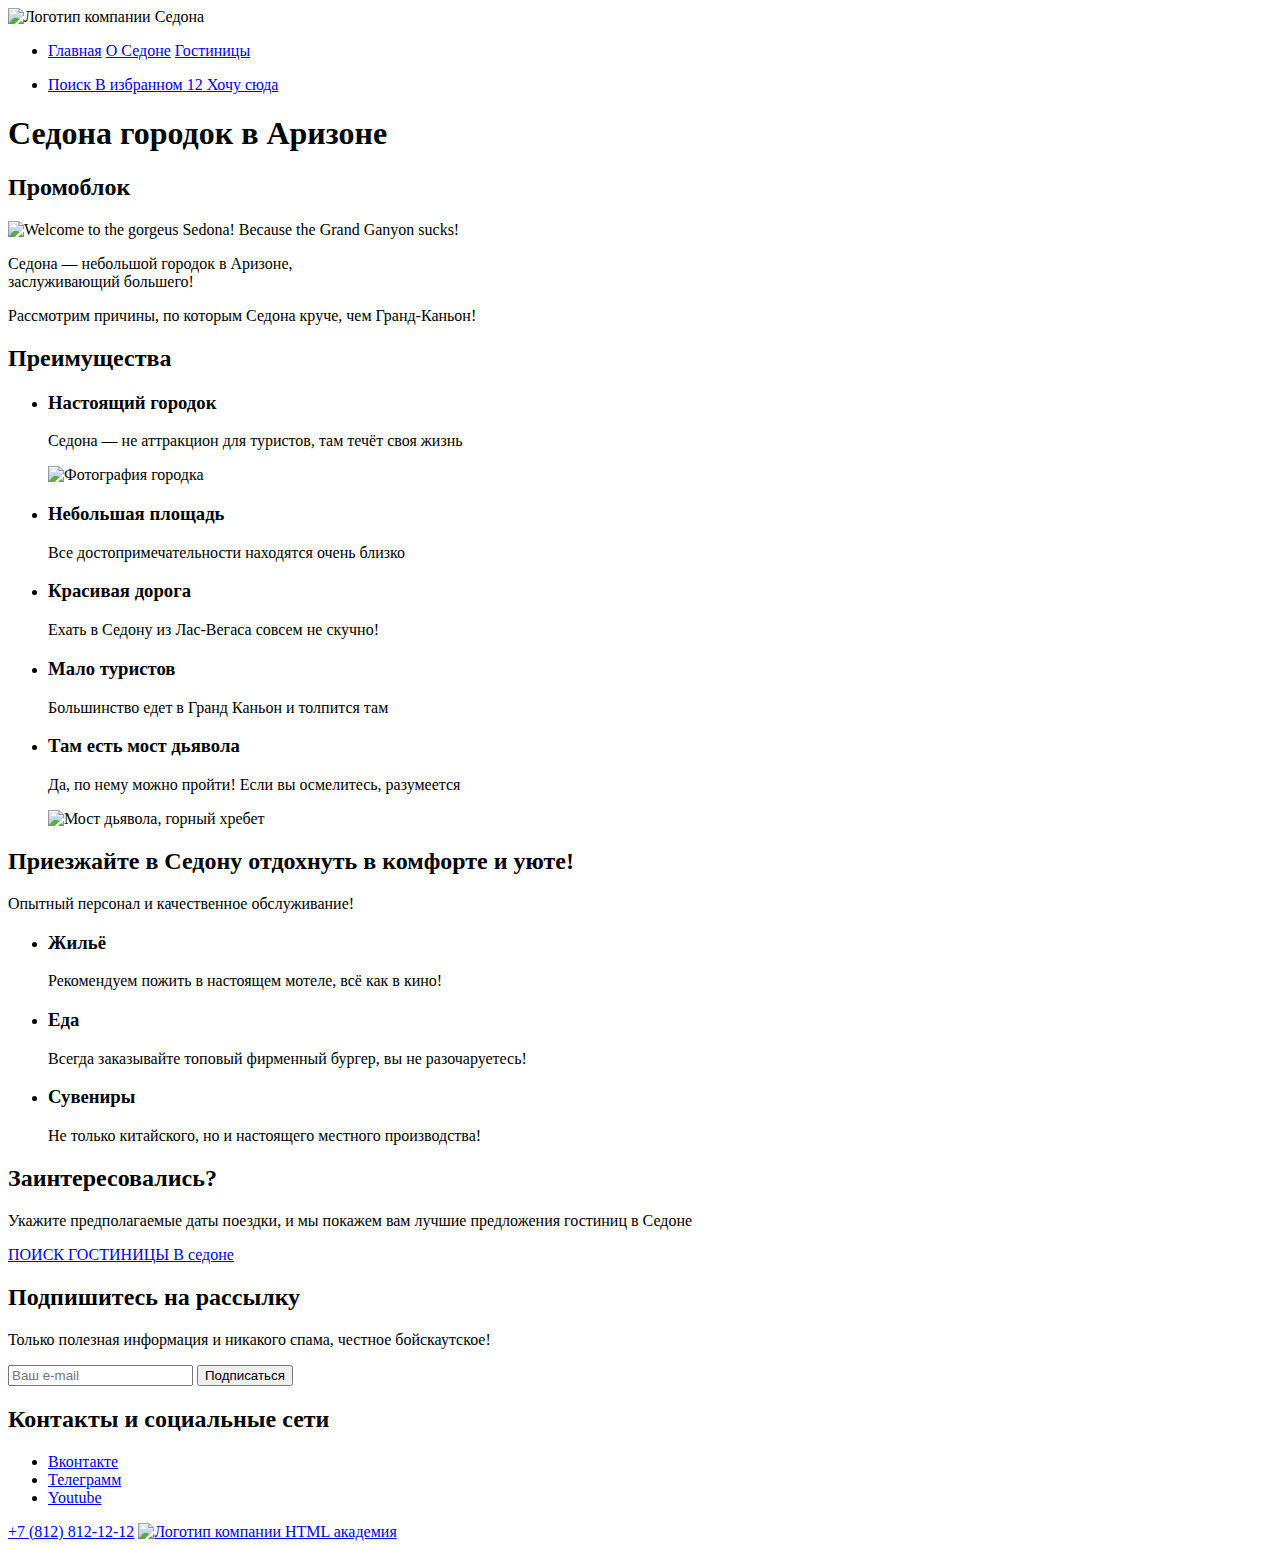
==== index.html @ a29f8e2c "Исправление разметки" ====
<!DOCTYPE html>
<html lang="ru">
	<head>
		<meta charset="utf-8">
		<title>HTML Academy: Седона</title>
	</head>
	<body>
		<header class="page-header" data-test="header">
			<a class="logo">
				<img src="#" alt="Логотип компании Седона">
            </a>
			<nav class="navigation">
				<ul class="navigation-list">
					<li class="navigation-list">
						<a class="navigation-link active" href="index.html">Главная</a>
						<a class="navigation-link" href="#">О Седоне</a>
						<a class="navigation-link" href="catalog.html">Гостиницы</a>
					</li>
				</ul>

				<ul class="navigation-list">
					<li class="navigation-list">
						<a class="navigation-link" href="#">
							<span class="visually-hidden">Поиск</span>
						</a>
						<a class="navigation-link" href="#">
							<span class="visually-hidden">В избранном</span>
							<span class="count-fav">12</span>
						</a>
						<a class="navigation-link btn" href="#">Хочу сюда</a>
					</li>
				</ul>
			</nav>
		</header>

		<main class="main-index"  data-test="main">

			<section class="promo" data-test="hero">
                <h1 class="visually-hidden">Седона городок в Аризоне</h1>
				<h2 class="visually-hidden">Промоблок</h2>
				<img src="#" alt="Welcome to the gorgeus Sedona! Because the Grand Ganyon sucks!">
			</section>

			<section class="advantage" data-test="advantages">
				<p>Седона — небольшой городок в Аризоне, <br>заслуживающий большего!</p>
				<p>Рассмотрим причины, по которым Седона круче, чем Гранд-Каньон!</p>
				<h2 class="visually-hidden">Преимущества</h2>

				<ul class="advantage-list">
					<li class="advantage-item">
						<h3 class="advantage-title">Настоящий городок</h3>
						<p class="advantage-text">Седона — не аттракцион для туристов, там течёт своя жизнь</p>
						<img class="advantage-img" src="#" alt="Фотография городка">
					</li>
					<li class="advantage-item">
						<h3 class="advantage-title">Небольшая площадь</h3>
						<p class="advantage-text">Все достопримечательности находятся очень близко</p>
					</li>
					<li class="advantage-item">
						<h3 class="advantage-title">Красивая дорога</h3>
						<p class="advantage-text">Ехать в Седону из Лас-Вегаса совсем не скучно!</p>
					</li>
					<li class="advantage-item">
						<h3 class="advantage-title">Мало туристов</h3>
						<p class="advantage-text">Большинство едет в Гранд Каньон и толпится там</p>
					</li>
					<li class="advantage-item">
						<h3 class="advantage-title">Там есть мост дьявола</h3>
						<p class="advantage-text">Да, по нему можно пройти! Если вы осмелитесь, разумеется</p>
						<img class="advantage-img" src="#" alt="Мост дьявола, горный хребет">
					</li>
				</ul>

			</section>

			<section class="about">
				<h2>Приезжайте в Седону отдохнуть в комфорте и уюте!</h2>
				<p>Опытный персонал и качественное обслуживание!</p>
				<ul class="about-list">
					<li class="about-item">
						<h3>Жильё</h3>
						<p>Рекомендуем пожить в настоящем мотеле, всё как в кино!</p>
					</li>
					<li class="about-item">
						<h3>Еда</h3>
						<p>Всегда заказывайте топовый фирменный бургер, вы не разочаруетесь!</p>
					</li>
					<li class="about-item">
						<h3>Сувениры</h3>
						<p>Не только китайского, но и настоящего местного производства!</p>
					</li>
				</ul>
			</section>

			<section class="lead" data-test="search">
				<h2 class="lead-title">Заинтересовались?</h2>
				<p class="lead-text">Укажите предполагаемые даты поездки, и мы покажем вам лучшие предложения гостиниц в Седоне</p>
				<a class="lead-link btn" href="#">ПОИСК ГОСТИНИЦЫ В седоне</a>
			</section>

			<section class="subscribe"  data-test="subscribe">
				<h2 class="subscribe-title">Подпишитесь на рассылку</h2>
				<p class="subscribe-text">Только полезная информация и никакого спама, честное бойскаутское!</p>
				<form action="https://echo.htmlacademy.ru/" class="subscribe-form" method="post">
					<p class="subscribe-form-email">
						<input type="email" name="email" placeholder="Ваш e-mail">
						<button class="btn" type="submit">Подписаться</button>
					</p>
				</form>
			</section>
		</main>
		<footer class="page-footer"  data-test="footer">
			<h2 class="visually-hidden">Контакты и социальные сети</h2>
			<ul class="footer-social-list">
				<li class="footer-social-item">
					<a href="https://vk.com/htmlacademy"><span class="visually-hidden">Вконтакте</span></a>
				</li>
				<li class="footer-social-item">
					<a href="https://t.me/htmlacademy"><span class="visually-hidden">Телеграмм</span></a>
				</li>
				<li class="footer-social-item">
					<a href="https://www.youtube.com/user/htmlacademyru"><span class="visually-hidden">Youtube</span></a>
				</li>
			</ul>
			<a class="footer-phone" href="tel:+78128121212">+7 (812) 812-12-12</a>
			<a class="footer-dev" href="https://htmlacademy.ru/" target="_blank"><img src="logo_company.png" alt="Логотип компании HTML академия"></a>
		</footer>
	</body>

</html>
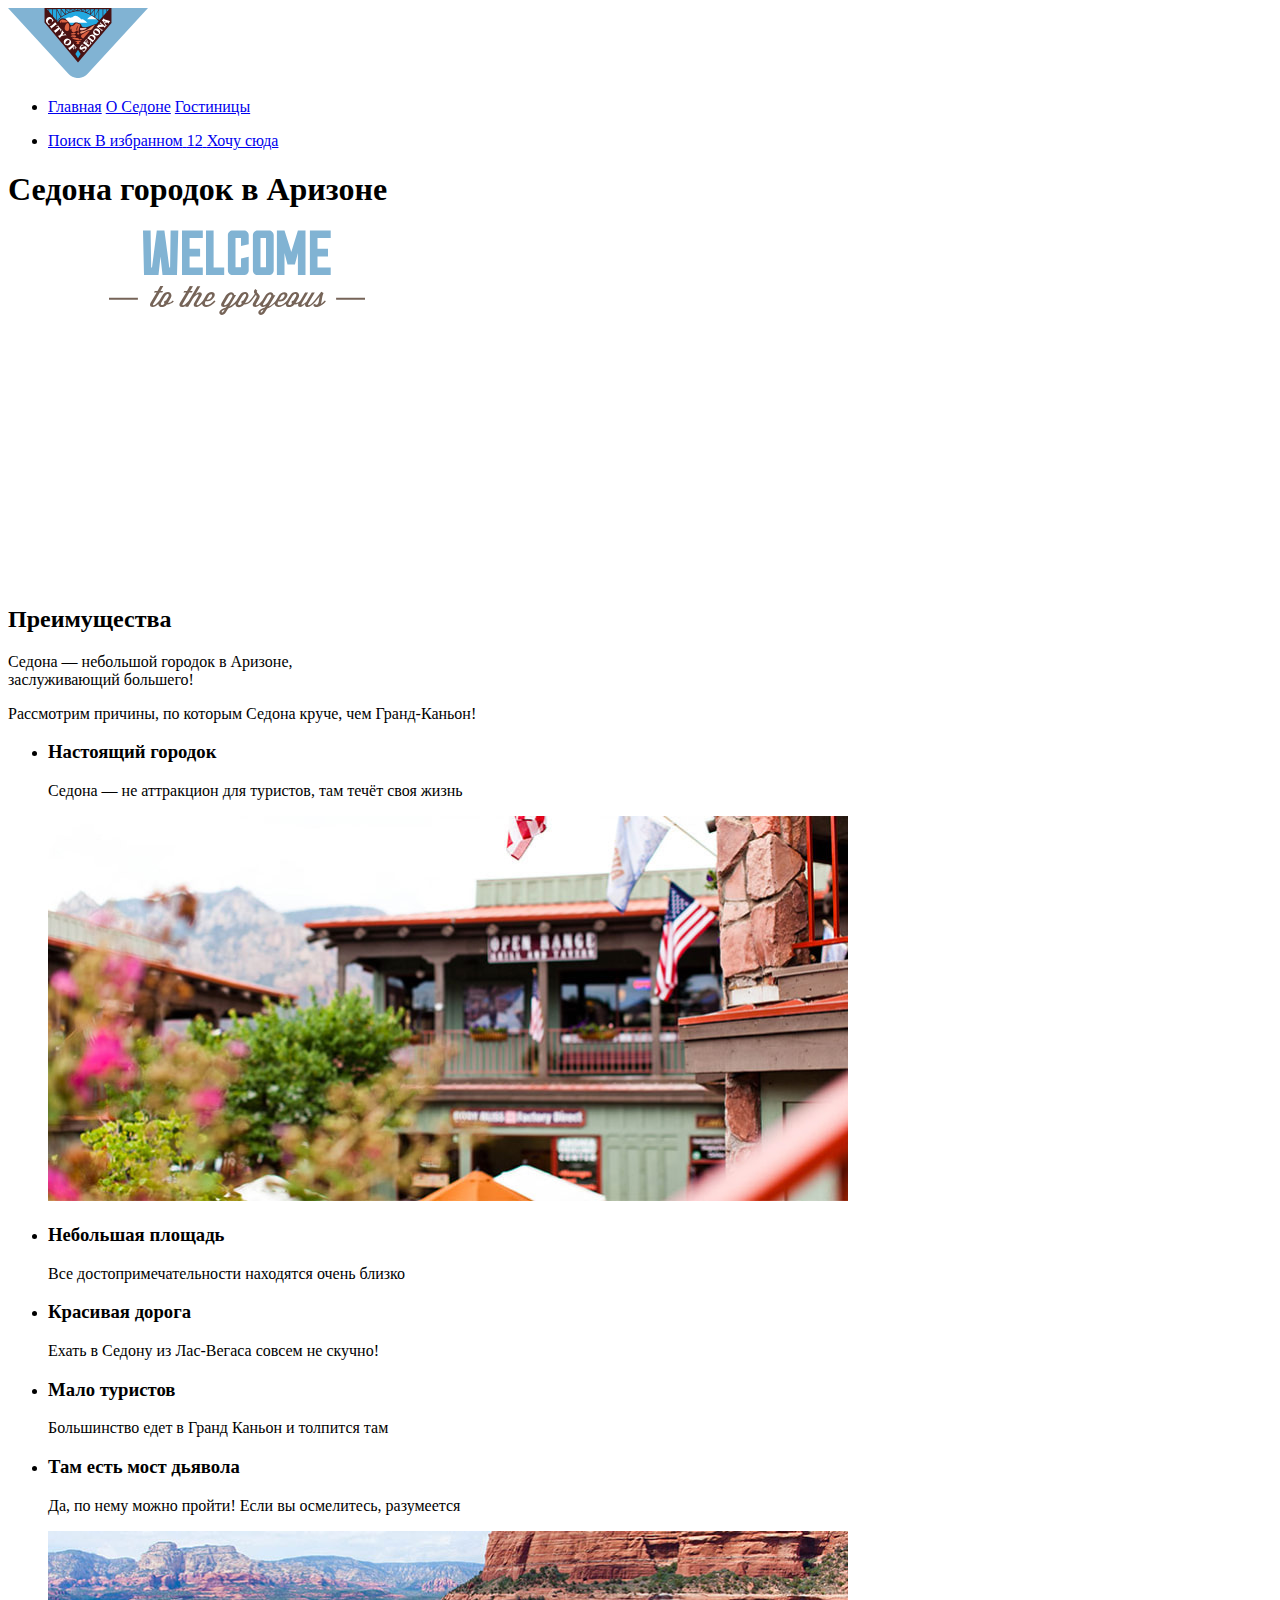
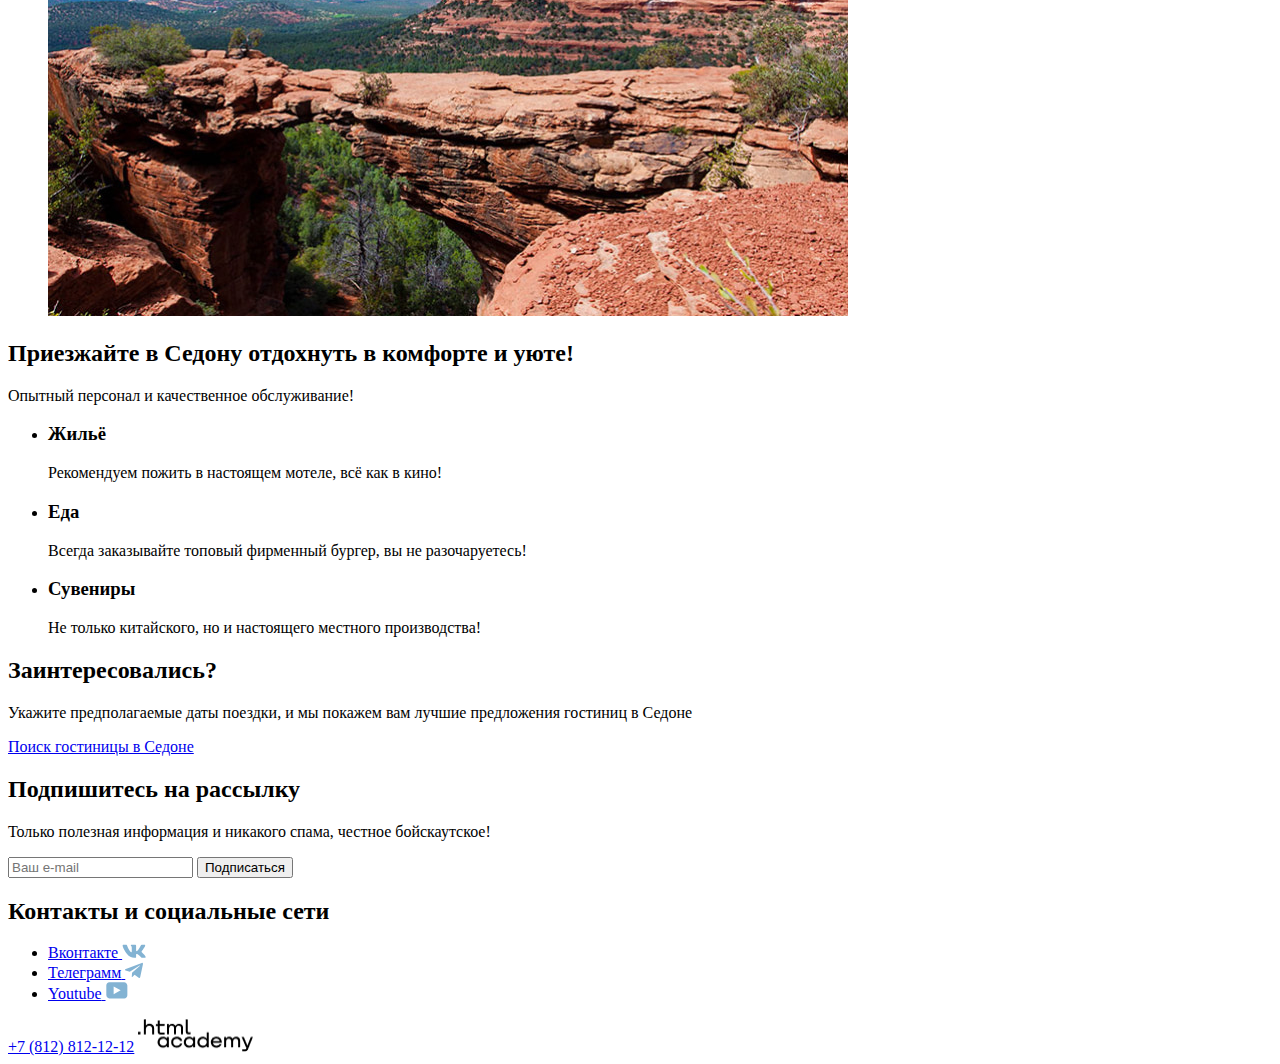
==== commit e8d76d89: "Добавляет графику в проект" ====
--- a/index.html
+++ b/index.html
@@ -6,13 +6,13 @@
 	</head>
 	<body>
 		<header class="page-header" data-test="header">
-			<a class="logo">
-				<img src="#" alt="Логотип компании Седона">
+			<a href="index.html" aria-current="page" class="logo">
+				<img src="images/logo.svg" width="140" height="70" alt="Логотип компании Седона">
             </a>
 			<nav class="navigation">
 				<ul class="navigation-list">
 					<li class="navigation-list">
-						<a class="navigation-link active" href="index.html">Главная</a>
+						<a class="navigation-link active" aria-current="page" href="index.html">Главная</a>
 						<a class="navigation-link" href="#">О Седоне</a>
 						<a class="navigation-link" href="catalog.html">Гостиницы</a>
 					</li>
@@ -37,20 +37,19 @@
 
 			<section class="promo" data-test="hero">
                 <h1 class="visually-hidden">Седона городок в Аризоне</h1>
-				<h2 class="visually-hidden">Промоблок</h2>
-				<img src="#" alt="Welcome to the gorgeus Sedona! Because the Grand Ganyon sucks!">
+				<img src="images/welcome.svg" width="458" height="352" alt="Welcome to the gorgeus Sedona! Because the Grand Ganyon sucks!">
 			</section>
 
 			<section class="advantage" data-test="advantages">
+                <h2 class="visually-hidden">Преимущества</h2>
 				<p>Седона — небольшой городок в Аризоне, <br>заслуживающий большего!</p>
 				<p>Рассмотрим причины, по которым Седона круче, чем Гранд-Каньон!</p>
-				<h2 class="visually-hidden">Преимущества</h2>
 
 				<ul class="advantage-list">
 					<li class="advantage-item">
 						<h3 class="advantage-title">Настоящий городок</h3>
 						<p class="advantage-text">Седона — не аттракцион для туристов, там течёт своя жизнь</p>
-						<img class="advantage-img" src="#" alt="Фотография городка">
+						<img class="advantage-img" src="images/photo-1.jpg" width="800" height="385" alt="Фотография городка">
 					</li>
 					<li class="advantage-item">
 						<h3 class="advantage-title">Небольшая площадь</h3>
@@ -67,7 +66,7 @@
 					<li class="advantage-item">
 						<h3 class="advantage-title">Там есть мост дьявола</h3>
 						<p class="advantage-text">Да, по нему можно пройти! Если вы осмелитесь, разумеется</p>
-						<img class="advantage-img" src="#" alt="Мост дьявола, горный хребет">
+						<img class="advantage-img" src="images/photo-2.jpg" width="800" height="385" alt="Мост дьявола, горный хребет">
 					</li>
 				</ul>
 
@@ -95,35 +94,46 @@
 			<section class="lead" data-test="search">
 				<h2 class="lead-title">Заинтересовались?</h2>
 				<p class="lead-text">Укажите предполагаемые даты поездки, и мы покажем вам лучшие предложения гостиниц в Седоне</p>
-				<a class="lead-link btn" href="#">ПОИСК ГОСТИНИЦЫ В седоне</a>
+				<a class="lead-link btn" href="#">Поиск гостиницы в Седоне</a>
 			</section>
 
 			<section class="subscribe"  data-test="subscribe">
 				<h2 class="subscribe-title">Подпишитесь на рассылку</h2>
 				<p class="subscribe-text">Только полезная информация и никакого спама, честное бойскаутское!</p>
 				<form action="https://echo.htmlacademy.ru/" class="subscribe-form" method="post">
-					<p class="subscribe-form-email">
+					<label class="subscribe-form-email">
 						<input type="email" name="email" placeholder="Ваш e-mail">
-						<button class="btn" type="submit">Подписаться</button>
-					</p>
+                    </label>
+                    <button class="btn" type="submit">Подписаться</button>
 				</form>
 			</section>
 		</main>
 		<footer class="page-footer"  data-test="footer">
 			<h2 class="visually-hidden">Контакты и социальные сети</h2>
-			<ul class="footer-social-list">
-				<li class="footer-social-item">
-					<a href="https://vk.com/htmlacademy"><span class="visually-hidden">Вконтакте</span></a>
+			<ul class="social-list">
+				<li class="social-item">
+					<a href="https://vk.com/htmlacademy">
+                        <span class="visually-hidden">Вконтакте</span>
+                        <img src="images/vk.svg" width="24" height="14">
+                    </a>
 				</li>
-				<li class="footer-social-item">
-					<a href="https://t.me/htmlacademy"><span class="visually-hidden">Телеграмм</span></a>
+				<li class="social-item">
+					<a href="https://t.me/htmlacademy">
+                        <span class="visually-hidden">Телеграмм</span>
+                        <img src="images/tg.svg" width="18" height="16">
+                    </a>
 				</li>
-				<li class="footer-social-item">
-					<a href="https://www.youtube.com/user/htmlacademyru"><span class="visually-hidden">Youtube</span></a>
+				<li class="social-item">
+					<a href="https://www.youtube.com/user/htmlacademyru">
+                        <span class="visually-hidden">Youtube</span>
+                        <img src="images/yt.svg" width="22" height="17">
+                    </a>
 				</li>
 			</ul>
-			<a class="footer-phone" href="tel:+78128121212">+7 (812) 812-12-12</a>
-			<a class="footer-dev" href="https://htmlacademy.ru/" target="_blank"><img src="logo_company.png" alt="Логотип компании HTML академия"></a>
+			<a class="phone" href="tel:+78128121212">+7 (812) 812-12-12</a>
+			<a class="dev-company" href="https://htmlacademy.ru/" target="_blank">
+                <img src="images/academy-logo.png" width="115" height="33" alt="Логотип компании HTML академия">
+            </a>
 		</footer>
 	</body>
 
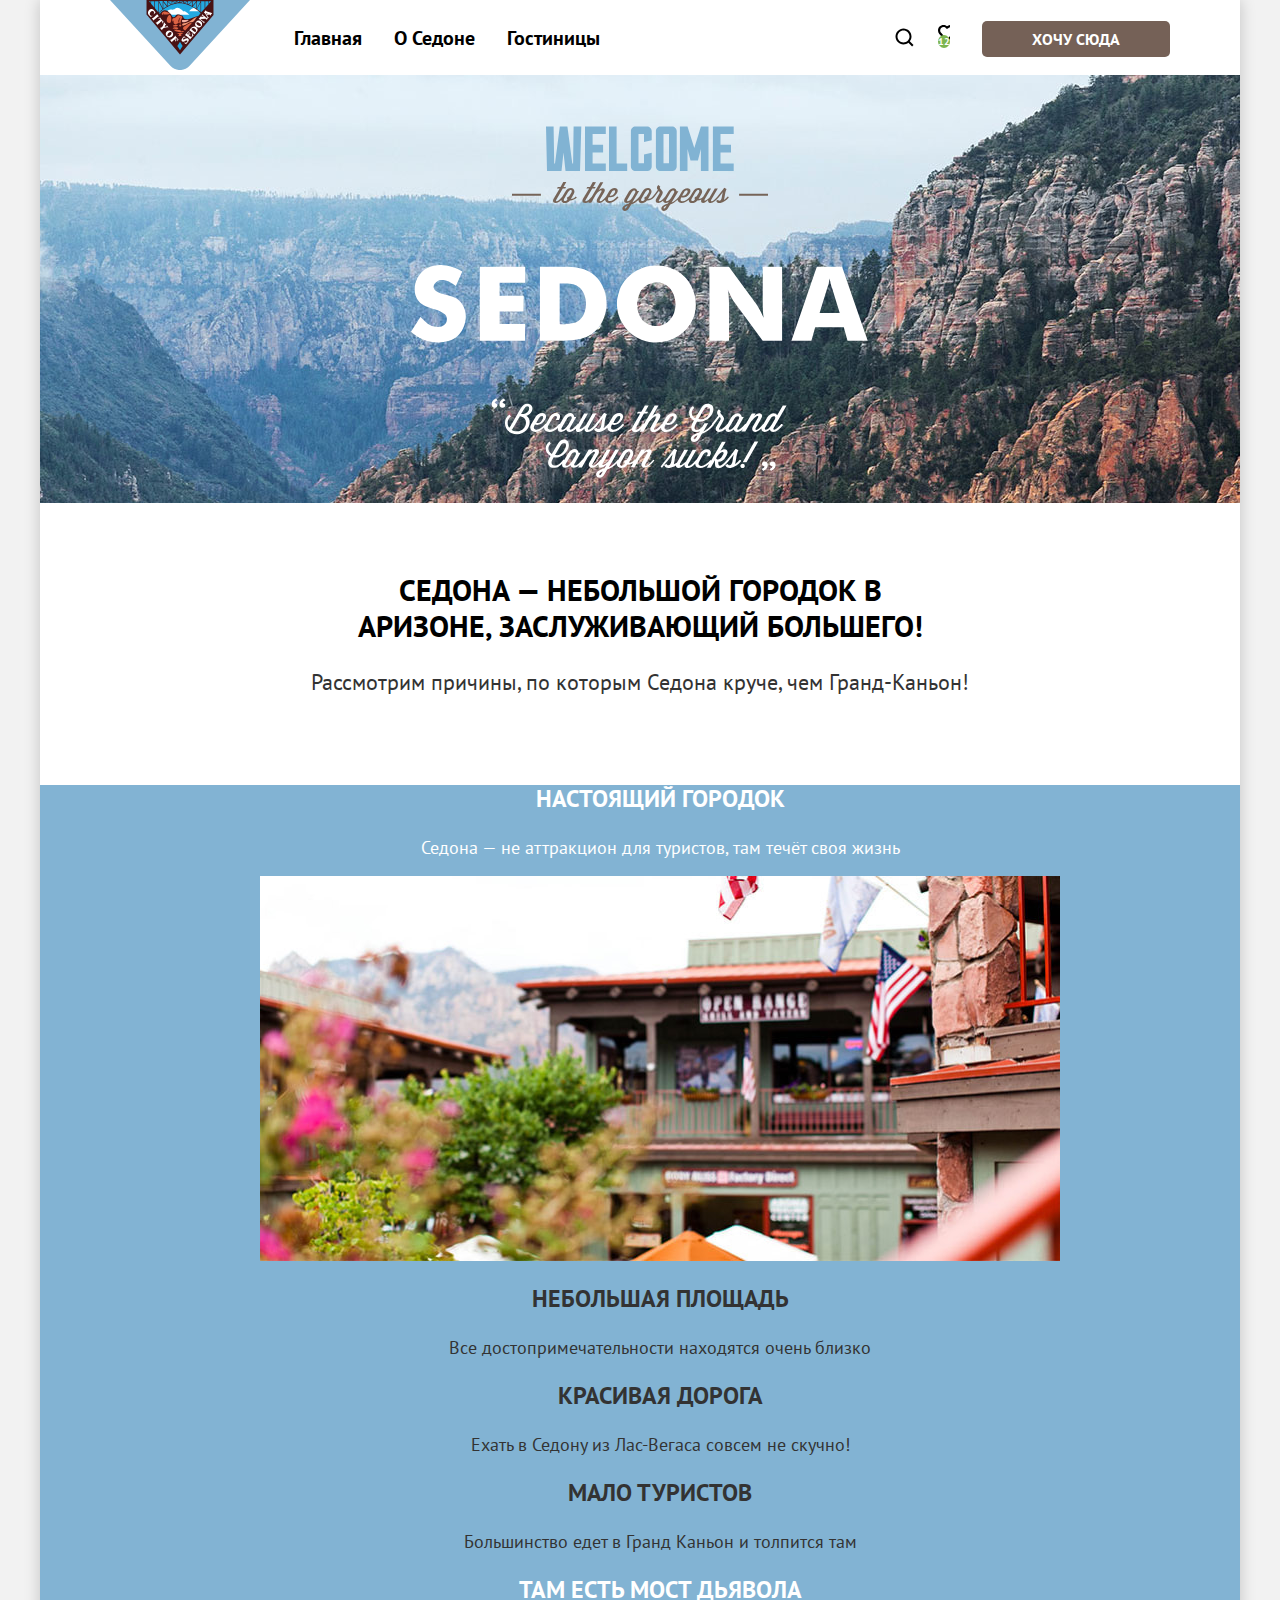
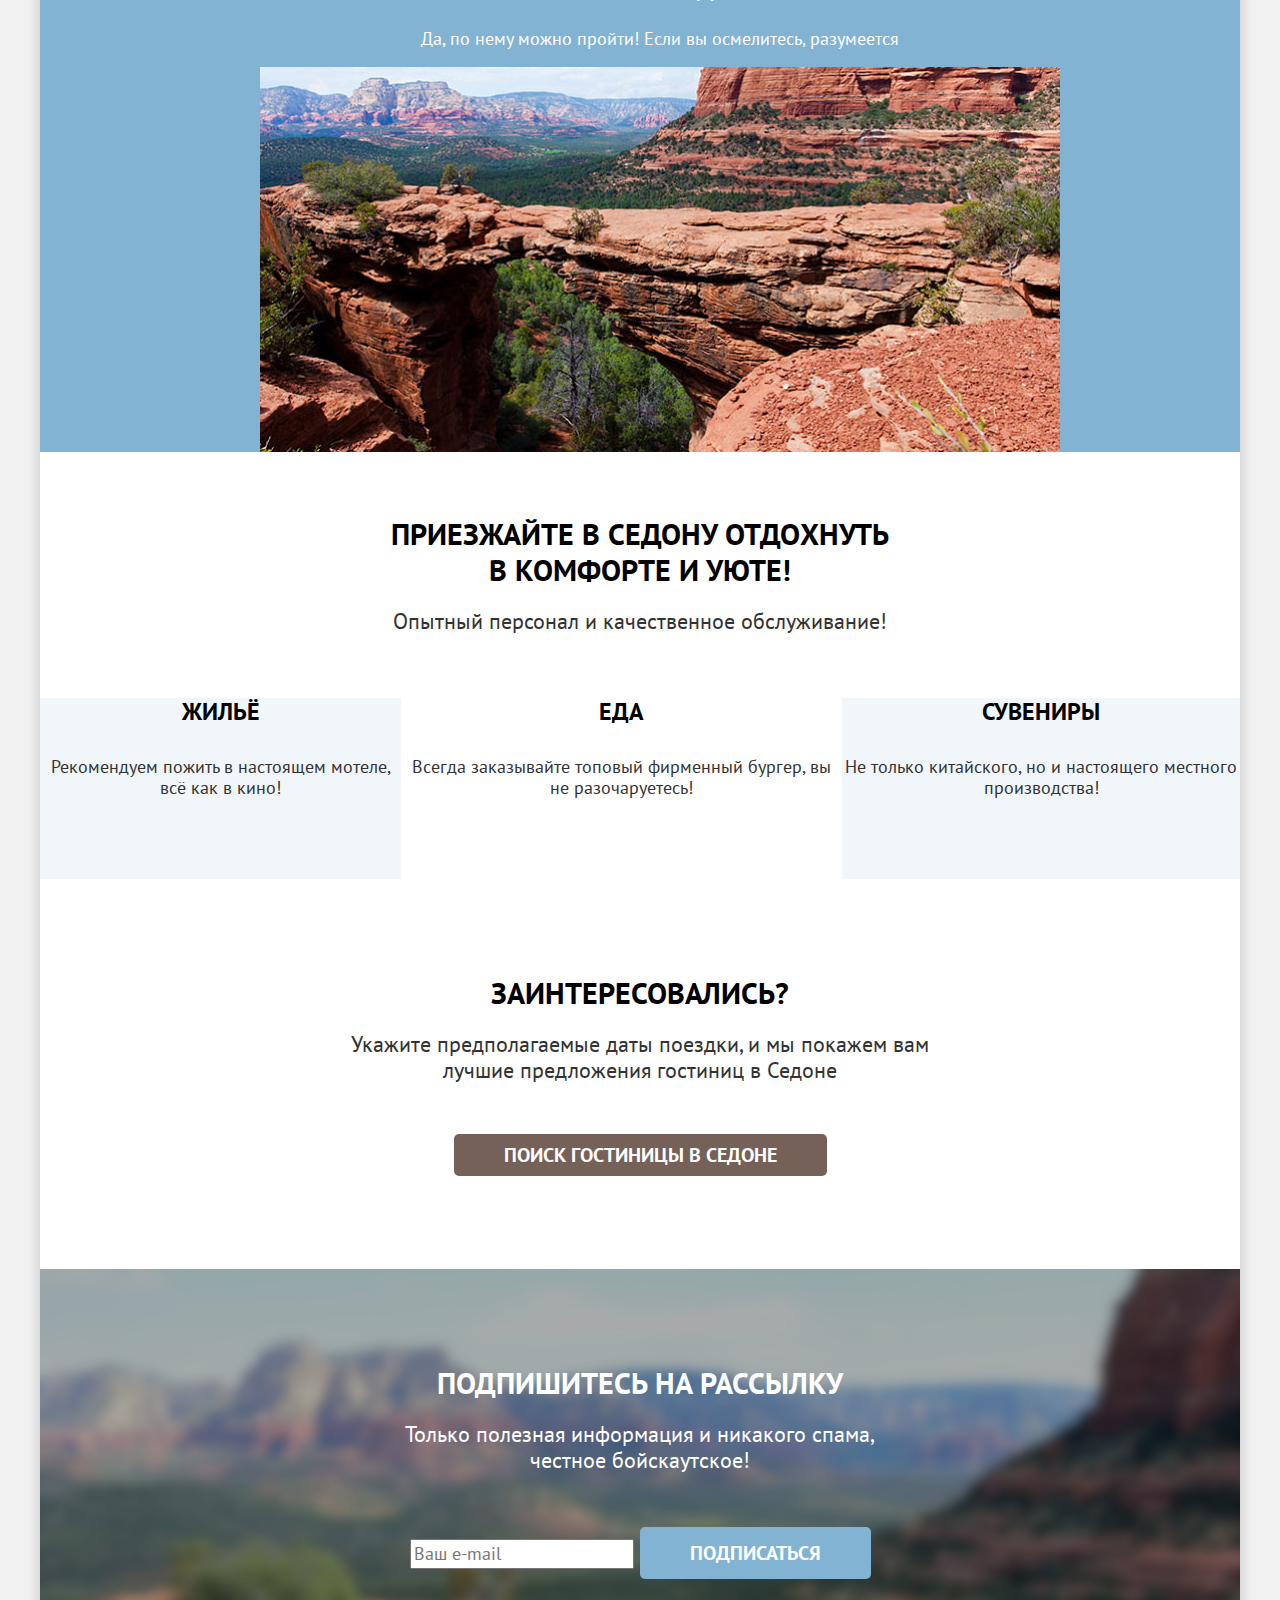
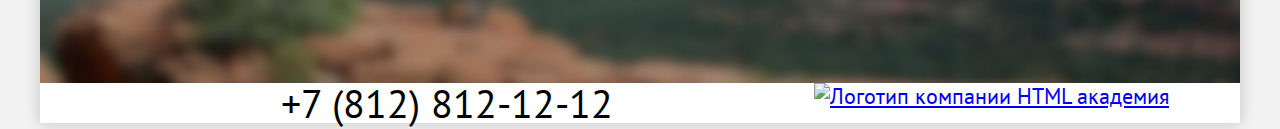
==== commit 113b697e: "Начальная сетка для главной страницы" ====
--- a/index.html
+++ b/index.html
@@ -3,138 +3,154 @@
 	<head>
 		<meta charset="utf-8">
 		<title>HTML Academy: Седона</title>
+		<link rel="stylesheet" href="styles/styles.css">
 	</head>
 	<body>
-		<header class="page-header" data-test="header">
-			<a href="index.html" aria-current="page" class="logo">
-				<img src="images/logo.svg" width="140" height="70" alt="Логотип компании Седона">
-            </a>
-			<nav class="navigation">
-				<ul class="navigation-list">
-					<li class="navigation-list">
-						<a class="navigation-link active" aria-current="page" href="index.html">Главная</a>
-						<a class="navigation-link" href="#">О Седоне</a>
-						<a class="navigation-link" href="catalog.html">Гостиницы</a>
-					</li>
-				</ul>
+		<div class="wrapper">
+			<header class="page-header" data-test="header">
+				<nav class="navigation"></nav>
+					<a href="index.html" aria-current="page" class="logo">
+						<img src="images/logo.svg" width="140" height="70" alt="Логотип компании Седона, мост и горы обрамленные в перевернутый треугольник">
+					</a>
 
-				<ul class="navigation-list">
-					<li class="navigation-list">
-						<a class="navigation-link" href="#">
-							<span class="visually-hidden">Поиск</span>
-						</a>
-						<a class="navigation-link" href="#">
-							<span class="visually-hidden">В избранном</span>
-							<span class="count-fav">12</span>
-						</a>
-						<a class="navigation-link btn" href="#">Хочу сюда</a>
-					</li>
-				</ul>
-			</nav>
-		</header>
+					<ul class="navigation-list">
+						<li class="navigation-item">
+							<a class="navigation-link active" aria-current="page" href="index.html">Главная</a>
+						</li>
+						<li class="navigation-item">
+							<a class="navigation-link" href="#">О Седоне</a>
+						</li>
+						<li class="navigation-item">
+							<a class="navigation-link" href="catalog.html">Гостиницы</a>
+						</li>
+					</ul>
 
-		<main class="main-index"  data-test="main">
+					<ul class="navigation-list navigation-user">
+						<li class="navigation-item-user navigation-search-icon">
+							<a class="navigation-link " href="#">
+								<span class="visually-hidden">Поиск</span>
+							</a>
+						</li>
+						<li class="navigation-item-user">
+							<a class="navigation-link navigation-favorite-icon" href="#">
+								<span class="visually-hidden">Гостиниц в избранном</span>
+								<span class="count-favorite">12</span>
+							</a>
+						</li>
+						<li class="navigation-item-user navigation-btn">
+							<a class="btn btn-basic" href="#">Хочу сюда</a>
+						</li>
+					</ul>
 
-			<section class="promo" data-test="hero">
-                <h1 class="visually-hidden">Седона городок в Аризоне</h1>
-				<img src="images/welcome.svg" width="458" height="352" alt="Welcome to the gorgeus Sedona! Because the Grand Ganyon sucks!">
-			</section>
+				</nav>
+			</header>
 
-			<section class="advantage" data-test="advantages">
-                <h2 class="visually-hidden">Преимущества</h2>
-				<p>Седона — небольшой городок в Аризоне, <br>заслуживающий большего!</p>
-				<p>Рассмотрим причины, по которым Седона круче, чем Гранд-Каньон!</p>
+			<main class="main-index main-container"  data-test="main">
 
-				<ul class="advantage-list">
-					<li class="advantage-item">
-						<h3 class="advantage-title">Настоящий городок</h3>
-						<p class="advantage-text">Седона — не аттракцион для туристов, там течёт своя жизнь</p>
-						<img class="advantage-img" src="images/photo-1.jpg" width="800" height="385" alt="Фотография городка">
-					</li>
-					<li class="advantage-item">
-						<h3 class="advantage-title">Небольшая площадь</h3>
-						<p class="advantage-text">Все достопримечательности находятся очень близко</p>
-					</li>
-					<li class="advantage-item">
-						<h3 class="advantage-title">Красивая дорога</h3>
-						<p class="advantage-text">Ехать в Седону из Лас-Вегаса совсем не скучно!</p>
-					</li>
-					<li class="advantage-item">
-						<h3 class="advantage-title">Мало туристов</h3>
-						<p class="advantage-text">Большинство едет в Гранд Каньон и толпится там</p>
-					</li>
-					<li class="advantage-item">
-						<h3 class="advantage-title">Там есть мост дьявола</h3>
-						<p class="advantage-text">Да, по нему можно пройти! Если вы осмелитесь, разумеется</p>
-						<img class="advantage-img" src="images/photo-2.jpg" width="800" height="385" alt="Мост дьявола, горный хребет">
-					</li>
-				</ul>
+				<section class="promo" data-test="hero">
+					<h1 class="visually-hidden">Седона городок в Аризоне</h1>
+					<img class="promo-img" src="images/welcome.svg" width="458" height="352" lang="en" alt="Welcome to the gorgeus Sedona! Because the Grand Ganyon sucks!">
+				</section>
 
-			</section>
+				<section class="advantage" data-test="advantages">
+					<h2 class="visually-hidden">Преимущества</h2>
+					<p class="title-section advantage-section">Седона — небольшой городок в Аризоне, заслуживающий большего!</p>
+					<p class="advantage-description">Рассмотрим причины, по которым Седона круче, чем Гранд-Каньон!</p>
 
-			<section class="about">
-				<h2>Приезжайте в Седону отдохнуть в комфорте и уюте!</h2>
-				<p>Опытный персонал и качественное обслуживание!</p>
-				<ul class="about-list">
-					<li class="about-item">
-						<h3>Жильё</h3>
-						<p>Рекомендуем пожить в настоящем мотеле, всё как в кино!</p>
-					</li>
-					<li class="about-item">
-						<h3>Еда</h3>
-						<p>Всегда заказывайте топовый фирменный бургер, вы не разочаруетесь!</p>
-					</li>
-					<li class="about-item">
-						<h3>Сувениры</h3>
-						<p>Не только китайского, но и настоящего местного производства!</p>
-					</li>
-				</ul>
-			</section>
+					<ul class="advantage-list">
+						<li class="advantage-item advantage-item-big">
+							<h3 class="advantage-title">Настоящий городок</h3>
+							<p class="advantage-text">Седона — не аттракцион для туристов, там течёт своя жизнь</p>
+							<img class="advantage-img" src="images/photo-1.jpg" width="800" height="385" alt="Цветущие кустарники на фоне старинных зданий в стиле дикого запада">
+						</li>
+						<li class="advantage-item square">
+							<h3 class="advantage-title">Небольшая площадь</h3>
+							<p class="advantage-text">Все достопримечательности находятся очень близко</p>
+						</li>
+						<li class="advantage-item road">
+							<h3 class="advantage-title">Красивая дорога</h3>
+							<p class="advantage-text">Ехать в Седону из Лас-Вегаса совсем не скучно!</p>
+						</li>
+						<li class="advantage-item tourist">
+							<h3 class="advantage-title">Мало туристов</h3>
+							<p class="advantage-text">Большинство едет в Гранд Каньон и толпится там</p>
+						</li>
+						<li class="advantage-item advantage-item-big">
+							<h3 class="advantage-title">Там есть мост дьявола</h3>
+							<p class="advantage-text">Да, по нему можно пройти! Если вы осмелитесь, разумеется</p>
+							<img class="advantage-img" src="images/photo-2.jpg" width="800" height="385" alt="Мост дьявола, горный хребет">
+						</li>
+					</ul>
 
-			<section class="lead" data-test="search">
-				<h2 class="lead-title">Заинтересовались?</h2>
-				<p class="lead-text">Укажите предполагаемые даты поездки, и мы покажем вам лучшие предложения гостиниц в Седоне</p>
-				<a class="lead-link btn" href="#">Поиск гостиницы в Седоне</a>
-			</section>
+				</section>
 
-			<section class="subscribe"  data-test="subscribe">
-				<h2 class="subscribe-title">Подпишитесь на рассылку</h2>
-				<p class="subscribe-text">Только полезная информация и никакого спама, честное бойскаутское!</p>
-				<form action="https://echo.htmlacademy.ru/" class="subscribe-form" method="post">
-					<label class="subscribe-form-email">
-						<input type="email" name="email" placeholder="Ваш e-mail">
-                    </label>
-                    <button class="btn" type="submit">Подписаться</button>
-				</form>
-			</section>
-		</main>
-		<footer class="page-footer"  data-test="footer">
-			<h2 class="visually-hidden">Контакты и социальные сети</h2>
-			<ul class="social-list">
-				<li class="social-item">
-					<a href="https://vk.com/htmlacademy">
-                        <span class="visually-hidden">Вконтакте</span>
-                        <img src="images/vk.svg" width="24" height="14">
-                    </a>
-				</li>
-				<li class="social-item">
-					<a href="https://t.me/htmlacademy">
-                        <span class="visually-hidden">Телеграмм</span>
-                        <img src="images/tg.svg" width="18" height="16">
-                    </a>
-				</li>
-				<li class="social-item">
-					<a href="https://www.youtube.com/user/htmlacademyru">
-                        <span class="visually-hidden">Youtube</span>
-                        <img src="images/yt.svg" width="22" height="17">
-                    </a>
-				</li>
-			</ul>
-			<a class="phone" href="tel:+78128121212">+7 (812) 812-12-12</a>
-			<a class="dev-company" href="https://htmlacademy.ru/" target="_blank">
-                <img src="images/academy-logo.png" width="115" height="33" alt="Логотип компании HTML академия">
-            </a>
-		</footer>
+				<section class="about">
+					<h2 class="title-section about-title-section">Приезжайте в Седону отдохнуть в комфорте и уюте!</h2>
+					<p class="about-text">Опытный персонал и качественное обслуживание!</p>
+					<ul class="about-list">
+						<li class="about-item">
+							<h3 class="about-title">Жильё</h3>
+							<p class="about-description">Рекомендуем пожить в настоящем мотеле, всё как в кино!</p>
+						</li>
+						<li class="about-item">
+							<h3 class="about-title">Еда</h3>
+							<p class="about-description">Всегда заказывайте топовый фирменный бургер, вы не разочаруетесь!</p>
+						</li>
+						<li class="about-item">
+							<h3 class="about-title">Сувениры</h3>
+							<p class="about-description">Не только китайского, но и настоящего местного производства!</p>
+						</li>
+					</ul>
+				</section>
+
+				<section class="lead" data-test="search">
+					<h2 class="lead-title title-section">Заинтересовались?</h2>
+					<p class="lead-text">Укажите предполагаемые даты поездки, и мы покажем вам лучшие предложения гостиниц в Седоне</p>
+					<a class="lead-link btn btn-basic btn-big" href="#">Поиск гостиницы в Седоне</a>
+				</section>
+
+
+			</main>
+
+			<footer class="page-footer"  data-test="footer">
+				<section class="subscribe"  data-test="subscribe">
+					<h2 class="title-section subscribe-title">Подпишитесь на рассылку</h2>
+					<p class="subscribe-text">Только полезная информация и никакого спама, честное бойскаутское!</p>
+					<form action="https://echo.htmlacademy.ru/" class="subscribe-form" method="post">
+						<label class="subscribe-form-email">
+							<input class="control-input" type="email" name="email" placeholder="Ваш e-mail">
+							<span class="visually-hidden">Ваш e-mail</span>
+						</label>
+						<button class="btn btn-second btn-big" type="submit">Подписаться</button>
+					</form>
+				</section>
+				<section class="footer-contacts">
+					<h2 class="visually-hidden">Контакты и социальные сети</h2>
+					<ul class="social-list">
+						<li class="social-item social-item-vk">
+							<a href="https://vk.com/htmlacademy">
+								<span class="visually-hidden">Вконтакте</span>
+							</a>
+						</li>
+						<li class="social-item social-item-tg">
+							<a href="https://t.me/htmlacademy">
+								<span class="visually-hidden">Телеграмм</span>
+							</a>
+						</li>
+						<li class="social-item social-item-yt">
+							<a href="https://www.youtube.com/user/htmlacademyru">
+								<span class="visually-hidden">Youtube</span>
+							</a>
+						</li>
+					</ul>
+					<a class="phone-footer" href="tel:+78128121212">+7 (812) 812-12-12</a>
+					<a class="dev-company" href="https://htmlacademy.ru/" target="_blank">
+						<img src="images/academy-logo.svg" width="115" height="34" alt="Логотип компании HTML академия">
+					</a>
+				</section>
+
+			</footer>
+		</div>
 	</body>
 
 </html>
--- a/styles/styles.css
+++ b/styles/styles.css
@@ -0,0 +1,491 @@
+@font-face {
+    font-family: "PT Sans";
+    font-style: normal;
+    font-weight: 400;
+    src: url("../fonts/ptsans-400.woff2") format("woff2");
+    font-display: swap;
+}
+
+@font-face {
+    font-family: "PT Sans";
+    font-style: normal;
+    font-weight: 700;
+    src: url("../fonts/ptsans-700.woff2") format("woff2");
+    font-display: swap;
+}
+html{
+    height: 100%;
+}
+body{
+    font-family: "PT Sans", "Arial", sans-serif;
+
+    font-size: 22px;
+    line-height: 26px;
+
+    background-color: #F2F2F2;
+    color: #333333;
+    margin: 0;
+    height: 100%;
+}
+
+.main-container{
+    flex-grow: 1;
+}
+
+.wrapper{
+    width: 1200px;
+    margin: 0 auto;
+    box-shadow: 0 0 15px 0 #00000033;
+    display: flex;
+    flex-direction: column;
+    min-height: 100%;
+}
+
+.page-header{
+    background-color: #FFFFFF;
+}
+.main-index, .main-inner{
+    background-color: #FFFFFF;
+}
+.page-footer{
+    background-color: #FFFFFF;
+}
+
+.btn{
+    font-family: inherit;
+    font-size: 16px;
+    line-height: 20px;
+    font-weight: 700;
+    text-transform: uppercase;
+    text-align: center;
+    text-decoration: none;
+    border: none;
+    border-radius: 5px;
+    padding: 8px 50px;
+}
+
+.control-input, .select{
+    font-family: inherit;
+    font-size: 18px;
+    line-height: 24px;
+}
+.select{
+    color: #333333;
+}
+.price-filter{
+    font-weight: 700;
+}
+
+.btn-basic{
+    background-color: #756157;
+    color: #FFFFFF;
+}
+.btn-second{
+    background-color: #82B3D3;
+    color: #FFFFFF;
+}
+.btn-select{
+    background-color: #7DB54F;;
+    color: #FFFFFF;
+}
+.btn-inline{
+    background-color: inherit;
+    color: #FFFFFF;
+}
+.btn-disabled{
+    background-color: #E5E5E5;
+    color:#FFFFFF;
+}
+.btn-big{
+    font-size: 20px;
+    line-height: 36px;
+    font-weight: 700;
+}
+
+.title-section{
+    font-size: 30px;
+    line-height: 36px;
+    font-weight: 700;
+    color: #000000;
+    text-transform: uppercase;
+    margin: 0;
+}
+
+.visually-hidden{
+    position: fixed;
+    transform: scale(0);
+}
+
+.page-header{
+    color: #000000;
+    font-size: 20px;
+    font-weight: 700;
+    line-height: 24px;
+}
+
+.navigation-list{
+    list-style: none;
+    margin: 0;
+}
+
+.navigation-link{
+    color: #000000;
+    text-decoration: none;
+    text-align: center;
+}
+
+
+.promo{
+    background-image: url(../images/promo.jpg);
+    background-size: cover;
+    background-repeat:no-repeat;
+    background-color: #9cd8ff;
+    color:#000000;
+    padding-top: 51px;
+    padding-bottom: 25px;
+    margin-bottom: 69px;
+}
+
+.advantage{
+    text-align: center;
+}
+.advantage-description{
+    font-size: 22px;
+    line-height: 26px;
+    color: #333333;
+}
+
+.advantage-list{
+    list-style: none;
+    background-color: #82B3D3;
+}
+
+.advantage-title{
+    font-size: 24px;
+    line-height: 28px;
+    font-weight: 700;
+    text-transform: uppercase;
+
+}
+.advantage-text{
+    color: #333333;
+    font-size: 18px;
+    line-height: 21px;
+}
+.advantage-item-big, .advantage-item-big p{
+    color: #FFFFFF;
+}
+
+.about{
+    text-align: center;
+    margin-bottom: 96px;
+}
+.about-text{
+    font-size: 22px;
+    line-height: 26px;
+    color: #333333;
+}
+.about-item{
+    list-style: none;
+}
+.about-description{
+    font-size: 18px;
+    line-height: 21px;
+}
+.about-item:nth-child(2n+1){
+    background-color: #83B3D31F;
+}
+.about-title{
+    font-size: 24px;
+    line-height: 28px;
+    font-weight: 700;
+    text-transform: uppercase;
+    color: #000000;
+}
+
+.lead{
+    text-align: center;
+}
+.lead-text{
+    font-size: 22px;
+    line-height: 26px;
+
+}
+
+.subscribe{
+    text-align: center;
+    background-image: url(../images/subscribe.jpg);
+    background-size: cover;
+    background-repeat:no-repeat;
+    background-color: #9cd8ff;
+    color:#000000;
+}
+
+.subscribe-title{
+    font-size: 30px;
+    line-height: 36px;
+    font-weight: 700;
+    color:#FFFFFF;
+}
+.subscribe-text{
+    color: #FFFFFF;
+    font-size: 22px;
+    line-height: 26px;
+}
+
+.social-list{
+    margin: 0;
+}
+.social-item {
+    list-style: none;
+}
+.social-item-vk{
+    background-image: url(../images/vk.svg);
+    background-size: 100% auto;
+    background-repeat:no-repeat;
+}
+.social-item-tg{
+    background-image: url(../images/tg.svg);
+    background-size: 100% auto;
+    background-repeat:no-repeat;
+}
+.social-item-yt{
+    background-image: url(../images/yt.svg);
+    background-size: 100% auto;
+    background-repeat:no-repeat;
+}
+
+.phone-footer{
+    color: #000000;
+    text-decoration: none;
+    font-size: 40px;
+    line-height: 40px;
+}
+
+
+
+
+.inner-header{
+    background-image: url(../images/filter-bg.jpg);
+    background-size: cover;
+    background-repeat:no-repeat;
+    color: #FFFFFF;
+    background-color: #9cd8ff;
+}
+
+.inner-header-title{
+    font-size: 60px;
+    line-height: 78px;
+    font-weight: 700;
+    margin: 0;
+}
+.breadcrumbs-item{
+    list-style: none;
+}
+.breadcrumbs-link{
+    color: #FFFFFF;
+    font-size: 16px;
+    line-height: 21px;
+}
+
+.catalog-filter-title{
+    font-size: 20px;
+    line-height: 24px;
+    font-weight: 700;
+}
+
+label.control{
+    font-size: 18px;
+    line-height: 23px;
+    font-weight: 400;
+}
+
+.hotel-card{
+    list-style: none;
+}
+.type-hotel{
+    font-size: 18px;
+    line-height: 21px;
+}
+.hotel-card-price{
+    font-size: 18px;
+    line-height: 21px;
+}
+.hotel-link-title{
+    text-decoration: none;
+    color: #000000;
+}
+.hotel-card-title{
+    font-size: 24px;
+    line-height: 28px;
+    font-weight: 700;
+}
+
+.hotel-rating{
+    font-size: 16px;
+    line-height: 20px;
+    font-weight: 400;
+    background-color: #F2F2F2;
+    text-transform: uppercase;
+}
+
+
+.pagination-item{
+    list-style: none;
+}
+.pagination-link{
+    font-size: 20px;
+    line-height: 36px;
+    font-weight: 700;
+    background-color: #82B3D3;
+    color: #FFFFFF;
+    text-decoration: none;
+}
+.pagination-link.current{
+    color: #000000;
+    background-color: #F2F2F2;
+}
+.pagination-link-dot{
+    background-color: #FFFFFF;
+    color: #000000;
+}
+
+.page-header{
+    display: flex;
+}
+.navigation{
+    display: flex;
+}
+.navigation-list{
+    display: flex;
+    align-items: center;
+    padding: 0;
+}
+.navigation-item{
+    margin: 0 16px;
+}
+.navigation-item-user{
+    margin: 0 12px;
+}
+.navigation-btn{
+    margin: 0;
+    margin-left: 20px;
+}
+.navigation-user{
+    margin-left: auto;
+    margin-right: 70px;
+}
+.navigation-search-icon{
+    background-image: url(../images/loupe.svg);
+    background-repeat: no-repeat;
+    width: 19px;
+    height: 19px;
+}
+.navigation-favorite-icon{
+    background-image: url(../images/heard.svg);
+    background-repeat: no-repeat;
+    width: 19px;
+    height: 19px;
+}
+.count-favorite{
+    font-size: 10px;
+    line-height: 10px;
+    color:#FFFFFF;
+    background-color: #7DB54F;
+    border-radius: 50%;
+}
+
+.logo{
+    margin-left: 70px;
+    margin-right: 28px;
+}
+
+.promo-img{
+    display: block;
+    margin: 0 auto;
+}
+.advantage{
+    margin-bottom: 64px;
+}
+.advantage-img{
+    vertical-align: middle;
+}
+.advantage-section{
+    width: 620px;
+    text-align: center;
+    margin: 0 auto;
+    margin-bottom: 25px;
+}
+.advantage-description{
+    margin: 0;
+    margin-bottom: 90px;
+}
+.advantage-list{
+    display: block;
+}
+
+.advantage-row{
+    display: flex;
+}
+
+.about-title-section{
+    width: 505px;
+    margin: 0 auto;
+    margin-bottom: 20px;
+}
+.about-text{
+    margin: 0;
+    margin-bottom: 64px;
+}
+.about-list{
+    display: flex;
+    margin: 0;
+    padding: 0;
+}
+.about-title{
+    margin: 0;
+    margin-bottom: 30px;
+}
+.about-description{
+    margin: 0;
+    margin-bottom: 81px;
+}
+
+.lead{
+    margin-bottom: 96px;
+}
+.lead-title{
+    margin-bottom: 20px;
+}
+.lead-text{
+    width: 592px;
+    margin: 0 auto;
+    margin-bottom: 54px;
+}
+
+.subscribe-title{
+    padding-top: 96px;
+    margin-bottom: 20px;
+}
+.subscribe-text{
+    margin: 0 auto;
+    margin-bottom: 54px;
+    width: 475px;
+}
+.subscribe-form{
+    padding-bottom: 104px;
+}
+.footer-contacts{
+    display: flex;
+    justify-content: space-between;
+}
+.dev-company{
+    margin-right: 71px;
+}
+
+.filter-list{
+    display: flex;
+}
+.pagination{
+    display: flex;
+}
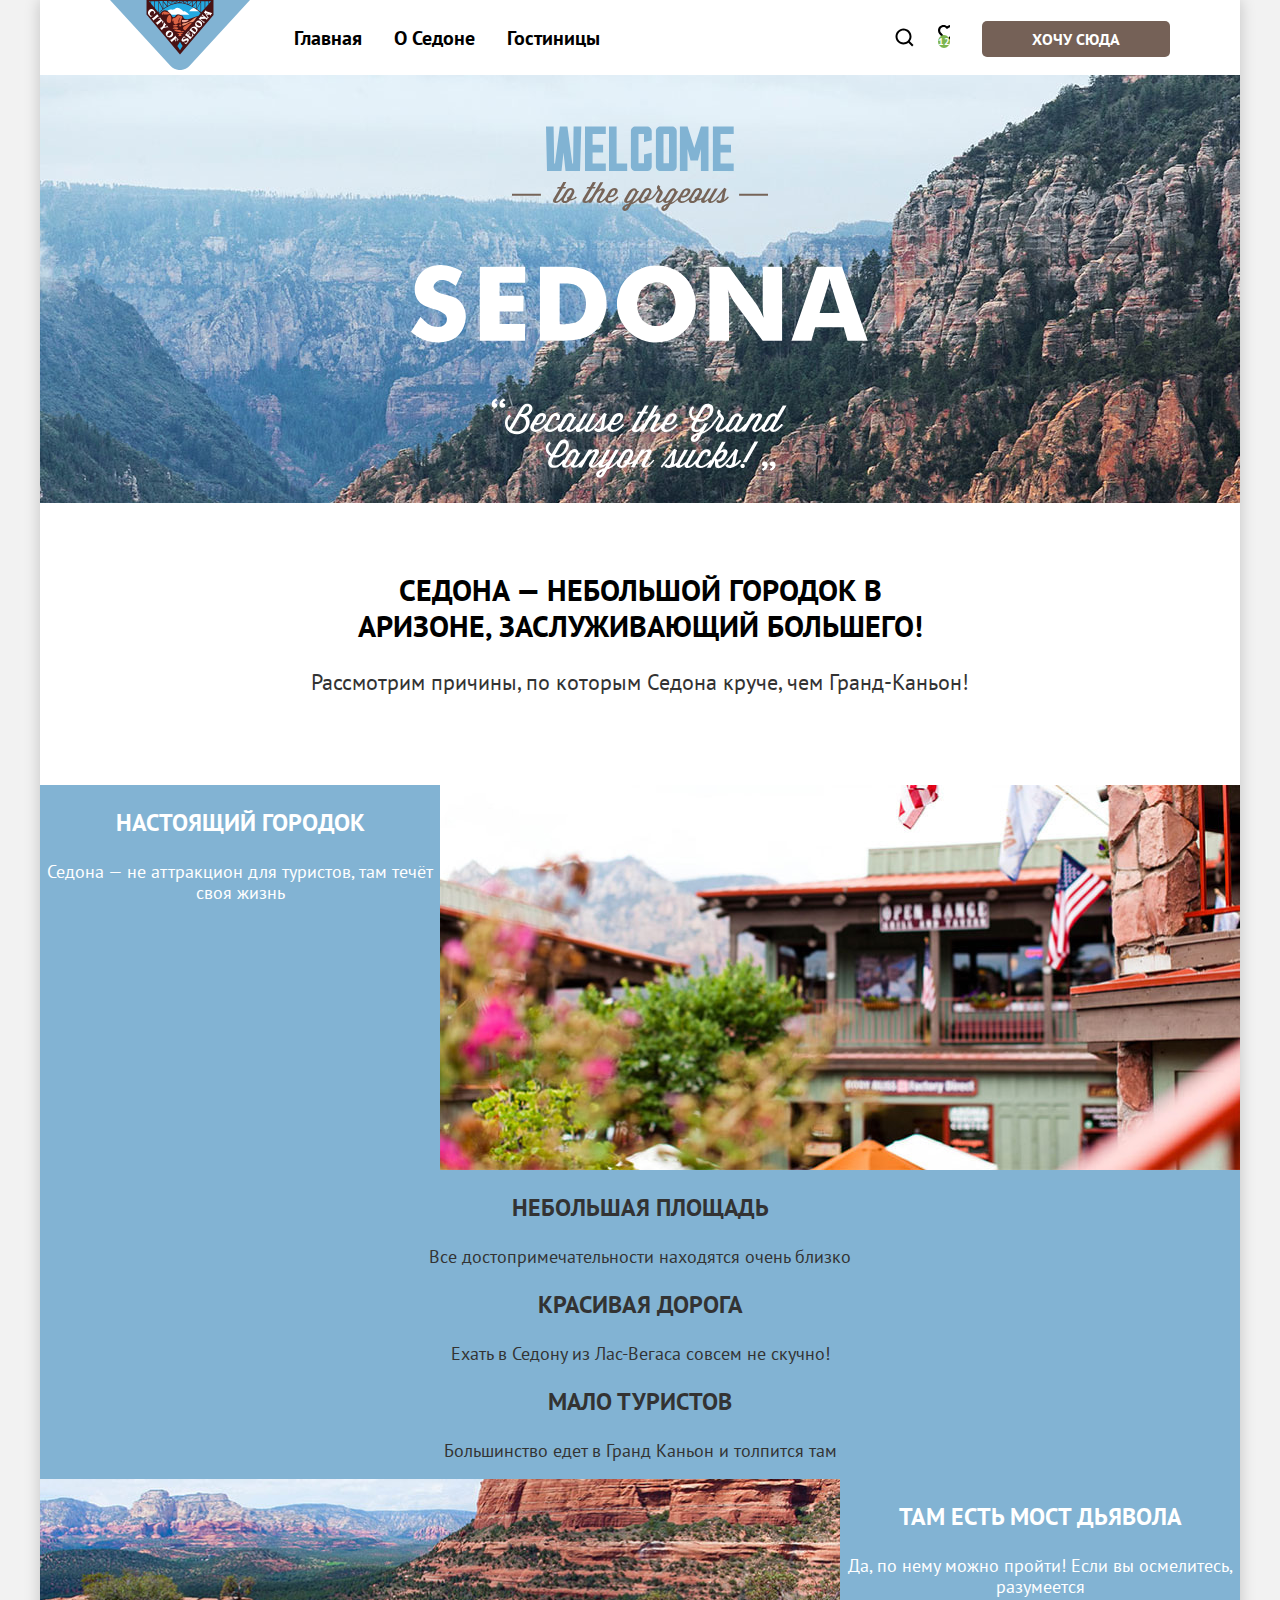
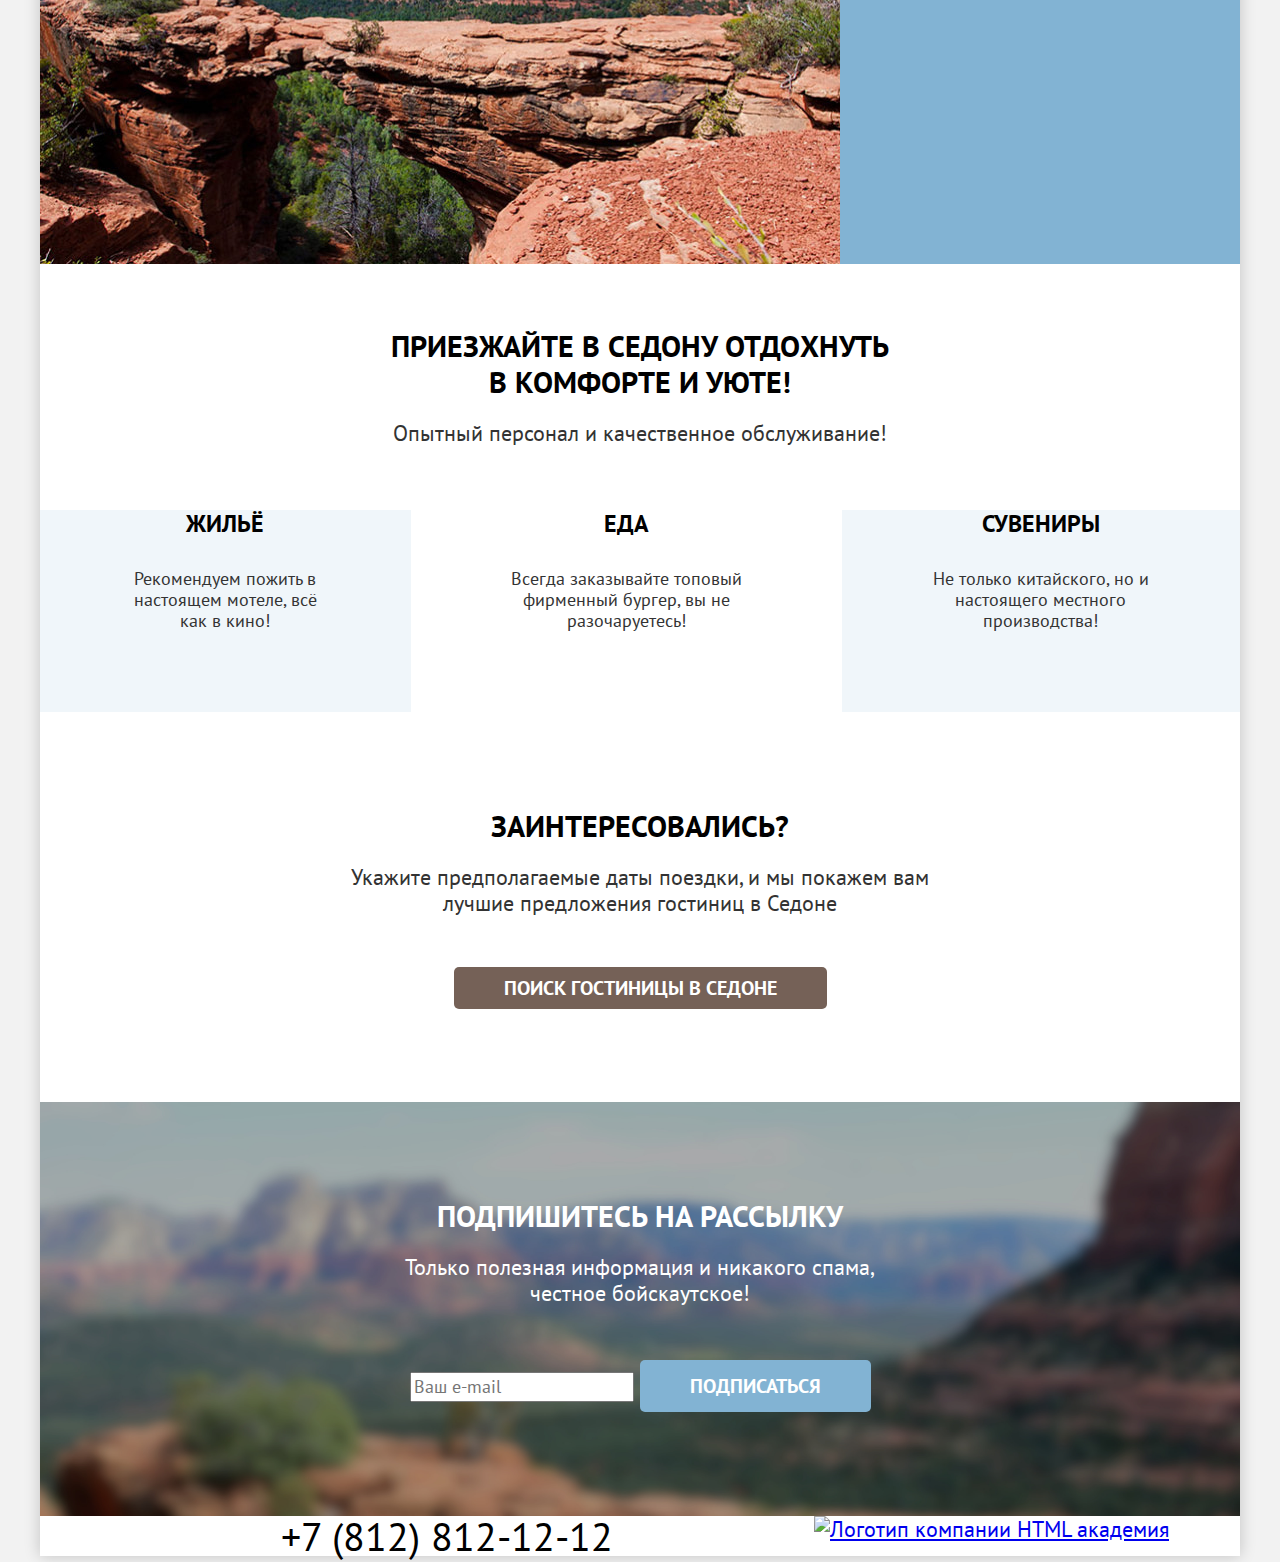
==== commit 6ab468c6: "Начальная сетка страницы каталога" ====
--- a/index.html
+++ b/index.html
@@ -59,25 +59,35 @@
 
 					<ul class="advantage-list">
 						<li class="advantage-item advantage-item-big">
-							<h3 class="advantage-title">Настоящий городок</h3>
-							<p class="advantage-text">Седона — не аттракцион для туристов, там течёт своя жизнь</p>
+                            <div class="advantage-wrap">
+                                <h3 class="advantage-title">Настоящий городок</h3>
+                                <p class="advantage-text">Седона — не аттракцион для туристов, там течёт своя жизнь</p>
+                            </div>
 							<img class="advantage-img" src="images/photo-1.jpg" width="800" height="385" alt="Цветущие кустарники на фоне старинных зданий в стиле дикого запада">
 						</li>
 						<li class="advantage-item square">
-							<h3 class="advantage-title">Небольшая площадь</h3>
-							<p class="advantage-text">Все достопримечательности находятся очень близко</p>
+                            <div class="advantage-wrap">
+                                <h3 class="advantage-title">Небольшая площадь</h3>
+							    <p class="advantage-text">Все достопримечательности находятся очень близко</p>
+                            </div>
 						</li>
 						<li class="advantage-item road">
-							<h3 class="advantage-title">Красивая дорога</h3>
-							<p class="advantage-text">Ехать в Седону из Лас-Вегаса совсем не скучно!</p>
+                            <div class="advantage-wrap">
+                                <h3 class="advantage-title">Красивая дорога</h3>
+							    <p class="advantage-text">Ехать в Седону из Лас-Вегаса совсем не скучно!</p>
+                            </div>
 						</li>
 						<li class="advantage-item tourist">
-							<h3 class="advantage-title">Мало туристов</h3>
-							<p class="advantage-text">Большинство едет в Гранд Каньон и толпится там</p>
+                            <div class="advantage-wrap">
+                                <h3 class="advantage-title">Мало туристов</h3>
+							    <p class="advantage-text">Большинство едет в Гранд Каньон и толпится там</p>
+                            </div>
 						</li>
-						<li class="advantage-item advantage-item-big">
-							<h3 class="advantage-title">Там есть мост дьявола</h3>
-							<p class="advantage-text">Да, по нему можно пройти! Если вы осмелитесь, разумеется</p>
+						<li class="advantage-item advantage-item-big advantage-item-reverse">
+                            <div class="advantage-wrap">
+							    <h3 class="advantage-title">Там есть мост дьявола</h3>
+							    <p class="advantage-text">Да, по нему можно пройти! Если вы осмелитесь, разумеется</p>
+                            </div>
 							<img class="advantage-img" src="images/photo-2.jpg" width="800" height="385" alt="Мост дьявола, горный хребет">
 						</li>
 					</ul>
--- a/styles/styles.css
+++ b/styles/styles.css
@@ -31,6 +31,10 @@
 .main-container{
     flex-grow: 1;
 }
+.container{
+    width: 1060px;
+    margin: 0 auto;
+}
 
 .wrapper{
     width: 1200px;
@@ -100,6 +104,9 @@
     font-size: 20px;
     line-height: 36px;
     font-weight: 700;
+}
+.btn-card{
+    padding: 8px 20px;
 }
 
 .title-section{
@@ -158,6 +165,8 @@
 .advantage-list{
     list-style: none;
     background-color: #82B3D3;
+    padding: 0;
+    margin: 0;
 }
 
 .advantage-title{
@@ -271,6 +280,7 @@
     background-repeat:no-repeat;
     color: #FFFFFF;
     background-color: #9cd8ff;
+    margin-bottom: 50px;
 }
 
 .inner-header-title{
@@ -278,6 +288,7 @@
     line-height: 78px;
     font-weight: 700;
     margin: 0;
+    margin-bottom: 8px;
 }
 .breadcrumbs-item{
     list-style: none;
@@ -420,13 +431,15 @@
     margin: 0;
     margin-bottom: 90px;
 }
-.advantage-list{
-    display: block;
-}
-
-.advantage-row{
-    display: flex;
-}
+
+.advantage-item-big{
+    display: flex;
+}
+.advantage-item-reverse{
+    display: flex;
+    flex-direction: row-reverse;
+}
+
 
 .about-title-section{
     width: 505px;
@@ -449,6 +462,8 @@
 .about-description{
     margin: 0;
     margin-bottom: 81px;
+    padding-left: 85px;
+    padding-right: 85px;
 }
 
 .lead{
@@ -486,6 +501,51 @@
 .filter-list{
     display: flex;
 }
+.breadcrumbs{
+    margin: 0;
+    padding: 0;
+    display: flex;
+    margin-bottom: 40px;
+}
 .pagination{
     display: flex;
 }
+.catalog-filter-group{
+    border: none;
+    padding: 0;
+    margin: 0;
+}
+.catalog-filter-list{
+    padding: 0;
+    margin: 0;
+}
+.catalog-filter-item{
+    list-style-type: none;
+}
+
+.active-catalog{
+    display: flex;
+    margin-bottom: 40px;
+}
+.hotel-list{
+    margin: 0;
+    padding: 0;
+    display: flex;
+    flex-wrap: wrap;
+}
+.hotel-card{
+    width: 340px;
+}
+.hotel-card-image{
+    margin-bottom: 16px;
+}
+.hotel-card-title{
+    margin: 0;
+}
+.hotel-card-title{
+    margin-bottom: 16px;
+}
+.hotel-info{
+    display: flex;
+    justify-content: space-between;
+}
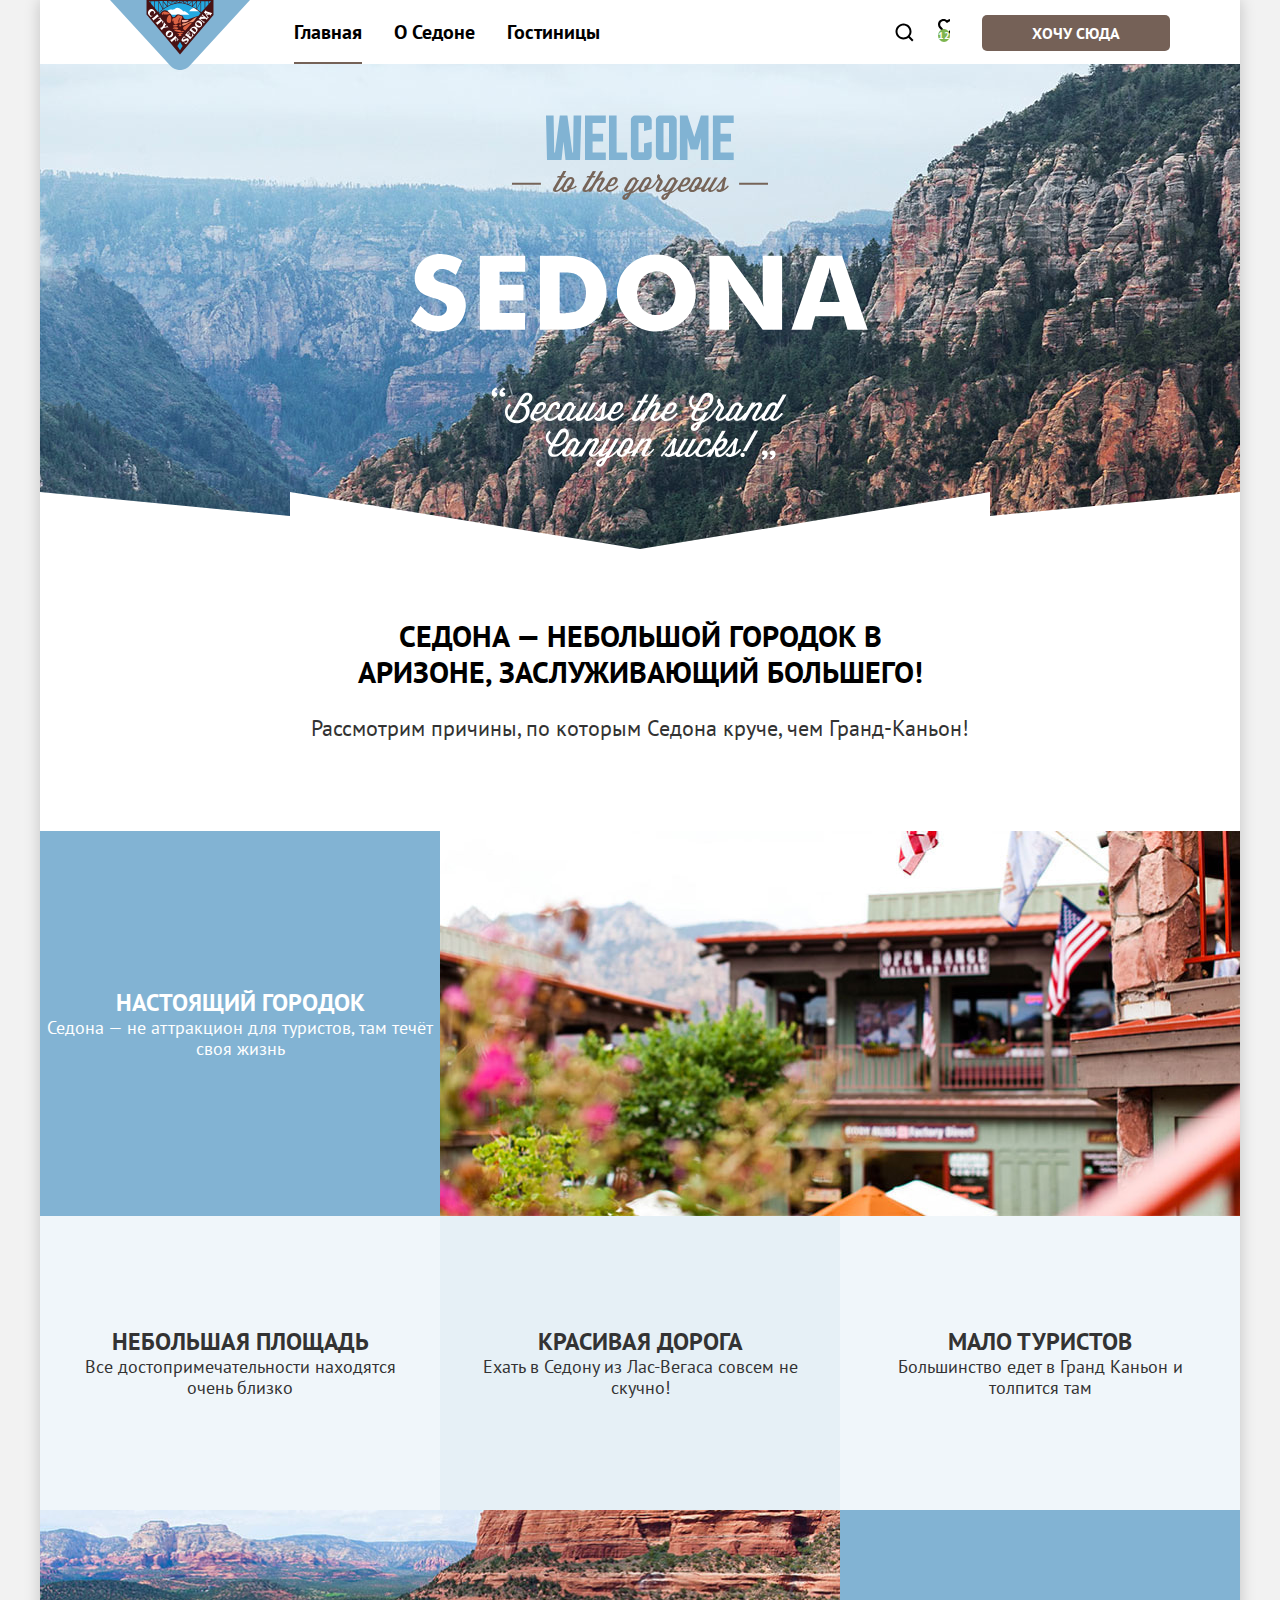
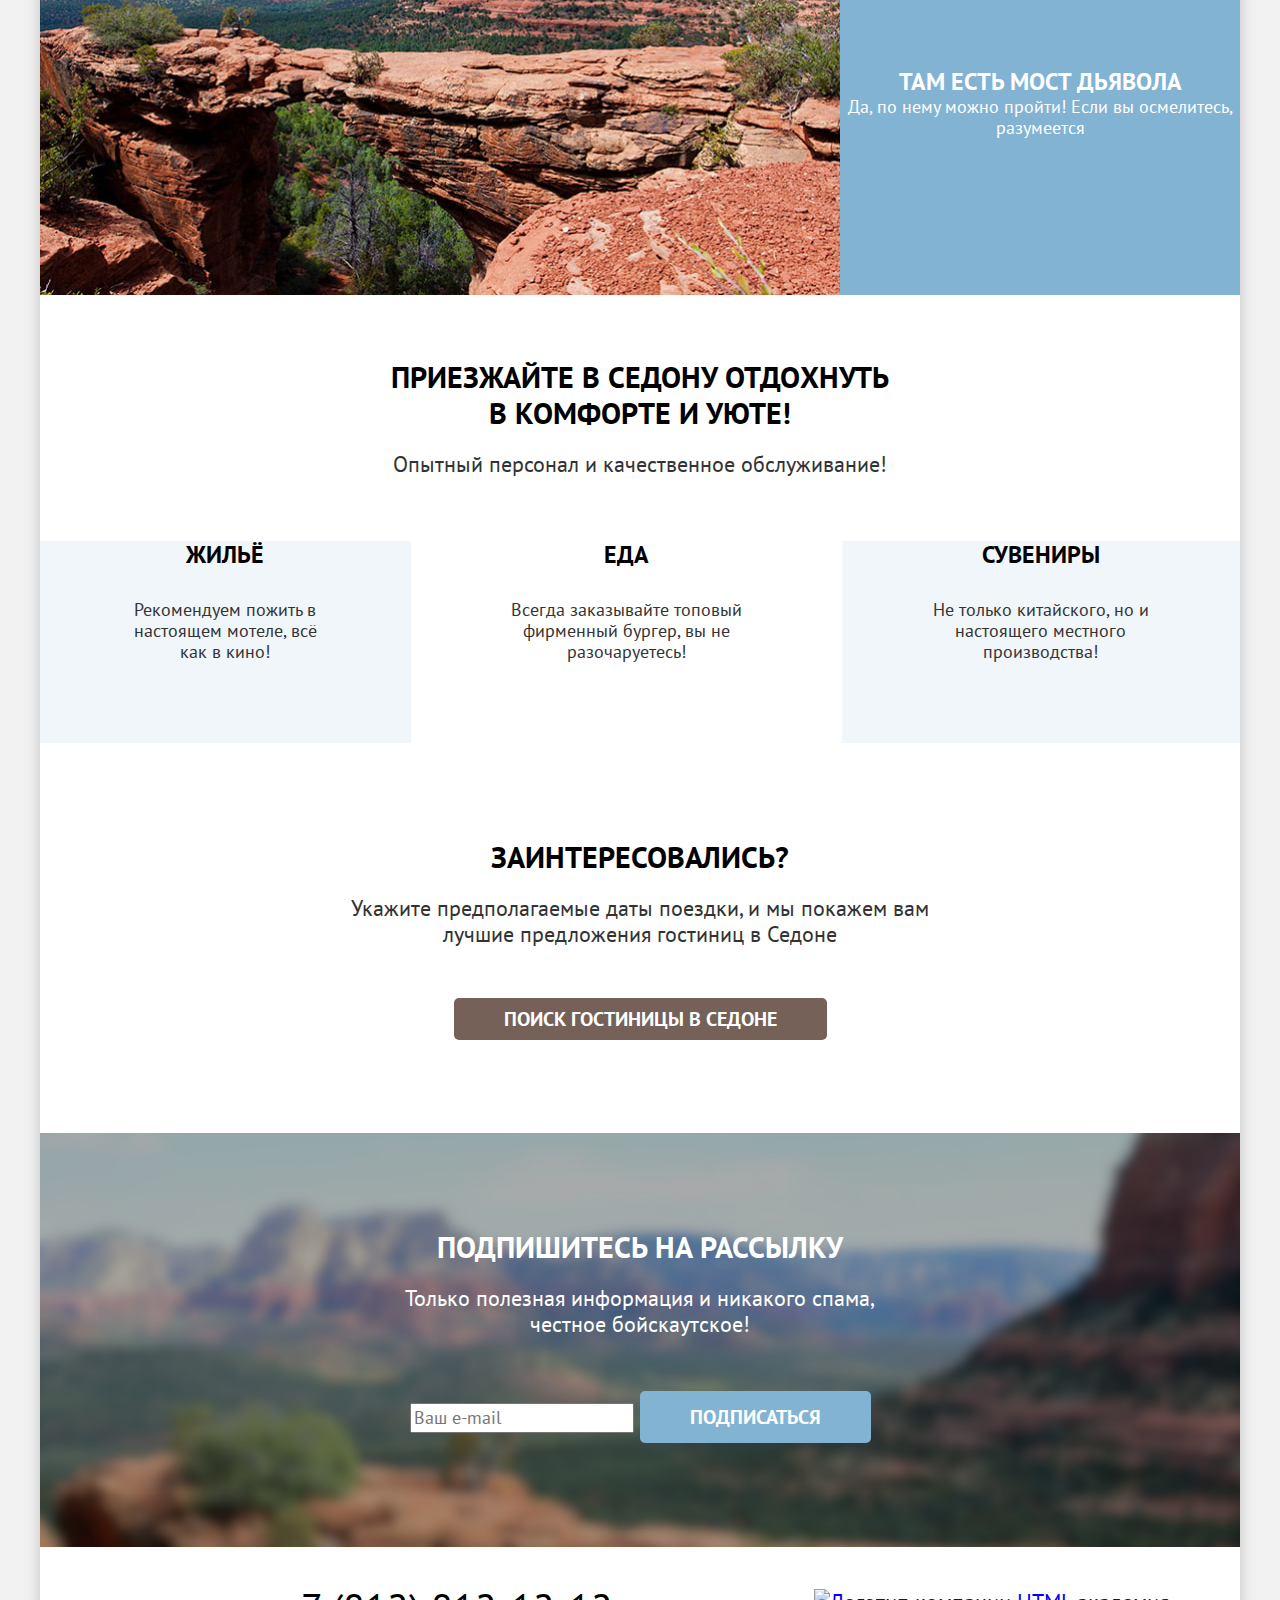
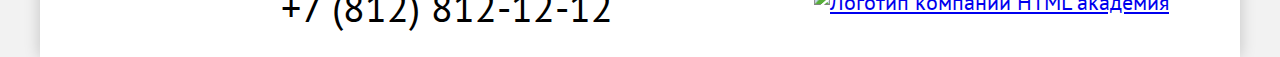
==== commit c2025be4: "Добавляем сетки страницам" ====
--- a/index.html
+++ b/index.html
@@ -8,7 +8,7 @@
 	<body>
 		<div class="wrapper">
 			<header class="page-header" data-test="header">
-				<nav class="navigation"></nav>
+				<nav class="navigation">
 					<a href="index.html" aria-current="page" class="logo">
 						<img src="images/logo.svg" width="140" height="70" alt="Логотип компании Седона, мост и горы обрамленные в перевернутый треугольник">
 					</a>
@@ -41,7 +41,6 @@
 							<a class="btn btn-basic" href="#">Хочу сюда</a>
 						</li>
 					</ul>
-
 				</nav>
 			</header>
 
@@ -59,35 +58,35 @@
 
 					<ul class="advantage-list">
 						<li class="advantage-item advantage-item-big">
-                            <div class="advantage-wrap">
-                                <h3 class="advantage-title">Настоящий городок</h3>
-                                <p class="advantage-text">Седона — не аттракцион для туристов, там течёт своя жизнь</p>
-                            </div>
+							<div class="advantage-wrap">
+								<h3 class="advantage-title">Настоящий городок</h3>
+								<p class="advantage-text">Седона — не аттракцион для туристов, там течёт своя жизнь</p>
+							</div>
 							<img class="advantage-img" src="images/photo-1.jpg" width="800" height="385" alt="Цветущие кустарники на фоне старинных зданий в стиле дикого запада">
 						</li>
-						<li class="advantage-item square">
-                            <div class="advantage-wrap">
-                                <h3 class="advantage-title">Небольшая площадь</h3>
-							    <p class="advantage-text">Все достопримечательности находятся очень близко</p>
-                            </div>
+						<li class="advantage-item advantage-card square">
+							<div class="advantage-wrap">
+								<h3 class="advantage-title">Небольшая площадь</h3>
+								<p class="advantage-text">Все достопримечательности находятся очень близко</p>
+							</div>
 						</li>
-						<li class="advantage-item road">
-                            <div class="advantage-wrap">
-                                <h3 class="advantage-title">Красивая дорога</h3>
-							    <p class="advantage-text">Ехать в Седону из Лас-Вегаса совсем не скучно!</p>
-                            </div>
+						<li class="advantage-item advantage-card road">
+							<div class="advantage-wrap">
+								<h3 class="advantage-title">Красивая дорога</h3>
+								<p class="advantage-text">Ехать в Седону из Лас-Вегаса совсем не скучно!</p>
+							</div>
 						</li>
-						<li class="advantage-item tourist">
-                            <div class="advantage-wrap">
-                                <h3 class="advantage-title">Мало туристов</h3>
-							    <p class="advantage-text">Большинство едет в Гранд Каньон и толпится там</p>
-                            </div>
+						<li class="advantage-item advantage-card tourist">
+							<div class="advantage-wrap">
+								<h3 class="advantage-title">Мало туристов</h3>
+								<p class="advantage-text">Большинство едет в Гранд Каньон и толпится там</p>
+							</div>
 						</li>
 						<li class="advantage-item advantage-item-big advantage-item-reverse">
-                            <div class="advantage-wrap">
-							    <h3 class="advantage-title">Там есть мост дьявола</h3>
-							    <p class="advantage-text">Да, по нему можно пройти! Если вы осмелитесь, разумеется</p>
-                            </div>
+							<div class="advantage-wrap">
+								<h3 class="advantage-title">Там есть мост дьявола</h3>
+								<p class="advantage-text">Да, по нему можно пройти! Если вы осмелитесь, разумеется</p>
+							</div>
 							<img class="advantage-img" src="images/photo-2.jpg" width="800" height="385" alt="Мост дьявола, горный хребет">
 						</li>
 					</ul>
@@ -123,7 +122,7 @@
 			</main>
 
 			<footer class="page-footer"  data-test="footer">
-				<section class="subscribe"  data-test="subscribe">
+				<section class="subscribe subscrib-picture"  data-test="subscribe">
 					<h2 class="title-section subscribe-title">Подпишитесь на рассылку</h2>
 					<p class="subscribe-text">Только полезная информация и никакого спама, честное бойскаутское!</p>
 					<form action="https://echo.htmlacademy.ru/" class="subscribe-form" method="post">
--- a/styles/styles.css
+++ b/styles/styles.css
@@ -1,551 +1,712 @@
 @font-face {
-    font-family: "PT Sans";
-    font-style: normal;
-    font-weight: 400;
-    src: url("../fonts/ptsans-400.woff2") format("woff2");
-    font-display: swap;
+	font-family: "PT Sans";
+	font-style: normal;
+	font-weight: 400;
+	src: url("../fonts/ptsans-400.woff2") format("woff2");
+	font-display: swap;
 }
 
 @font-face {
-    font-family: "PT Sans";
-    font-style: normal;
-    font-weight: 700;
-    src: url("../fonts/ptsans-700.woff2") format("woff2");
-    font-display: swap;
-}
+	font-family: "PT Sans";
+	font-style: normal;
+	font-weight: 700;
+	src: url("../fonts/ptsans-700.woff2") format("woff2");
+	font-display: swap;
+}
+
 html{
-    height: 100%;
-}
+	height: 100%;
+}
+
 body{
-    font-family: "PT Sans", "Arial", sans-serif;
-
-    font-size: 22px;
-    line-height: 26px;
-
-    background-color: #F2F2F2;
-    color: #333333;
+	font-family: "PT Sans", "Arial", sans-serif;
+
+	font-size: 22px;
+	line-height: 26px;
+
+	background-color: #F2F2F2;
+	color: #333333;
+	margin: 0;
+	height: 100%;
+}
+
+.main-container{
+	flex-grow: 1;
+}
+
+.container{
+	width: 1060px;
+	margin: 0 auto;
+}
+
+.wrapper{
+	width: 1200px;
+	margin: 0 auto;
+	box-shadow: 0 0 15px 0 #00000033;
+	display: flex;
+	flex-direction: column;
+	min-height: 100%;
+}
+
+.page-header{
+	background-color: #FFFFFF;
+	color: #000000;
+	font-size: 20px;
+	font-weight: 700;
+	line-height: 24px;
+}
+.main-index, .main-inner{
+	background-color: #FFFFFF;
+}
+
+.page-footer{
+	background-color: #FFFFFF;
+}
+
+.btn{
+	font-family: inherit;
+	font-size: 16px;
+	line-height: 20px;
+	font-weight: 700;
+	text-transform: uppercase;
+	text-align: center;
+	text-decoration: none;
+	border: none;
+	border-radius: 5px;
+	padding: 8px 50px;
+}
+
+.control-input, .select{
+	font-family: inherit;
+	font-size: 18px;
+	line-height: 24px;
+}
+
+.select{
+	color: #333333;
+	background-color: #FFFFFF;
+	line-height: 21px;
+}
+
+.btn-basic{
+	background-color: #756157;
+	color: #FFFFFF;
+}
+
+.btn-second{
+	background-color: #82B3D3;
+	color: #FFFFFF;
+}
+
+.btn-select{
+	background-color: #7DB54F;;
+	color: #FFFFFF;
+}
+
+.btn-inline{
+	background-color: inherit;
+	color: #FFFFFF;
+}
+
+.btn-disabled{
+	background-color: #E5E5E5;
+	color:#FFFFFF;
+}
+
+.btn-big{
+	font-size: 20px;
+	line-height: 36px;
+	font-weight: 700;
+}
+
+.btn-card{
+	padding: 8px 20px;
+}
+
+.title-section{
+	font-size: 30px;
+	line-height: 36px;
+	font-weight: 700;
+	color: #000000;
+	text-transform: uppercase;
+	margin: 0;
+}
+
+.visually-hidden{
+	position: fixed;
+	transform: scale(0);
+}
+
+.logo{
+	margin-left: 70px;
+	margin-right: 28px;
+	z-index: 1;
+}
+
+.navigation{
+	display: flex;
+	height: 64px;
+}
+
+.navigation-item{
+	margin: 0 16px;
+}
+
+.navigation-item-user{
+	display: block;
+	margin: 0 12px;
+}
+
+.navigation-btn{
+	margin: 0;
+	margin-left: 20px;
+}
+
+.navigation-search-icon{
+	background-image: url(../images/loupe.svg);
+	background-repeat: no-repeat;
+	width: 19px;
+	height: 19px;
+}
+
+.navigation-favorite-icon{
+	background-image: url(../images/heard.svg);
+	background-repeat: no-repeat;
+	width: 19px;
+	height: 19px;
+}
+
+.navigation-list{
+	list-style: none;
+	display: flex;
+	flex-wrap: wrap;
+    align-items: center;
     margin: 0;
-    height: 100%;
-}
-
-.main-container{
-    flex-grow: 1;
-}
-.container{
-    width: 1060px;
-    margin: 0 auto;
-}
-
-.wrapper{
-    width: 1200px;
-    margin: 0 auto;
-    box-shadow: 0 0 15px 0 #00000033;
-    display: flex;
-    flex-direction: column;
-    min-height: 100%;
-}
-
-.page-header{
-    background-color: #FFFFFF;
-}
-.main-index, .main-inner{
-    background-color: #FFFFFF;
-}
-.page-footer{
-    background-color: #FFFFFF;
-}
-
-.btn{
-    font-family: inherit;
-    font-size: 16px;
-    line-height: 20px;
-    font-weight: 700;
-    text-transform: uppercase;
-    text-align: center;
-    text-decoration: none;
-    border: none;
-    border-radius: 5px;
-    padding: 8px 50px;
-}
-
-.control-input, .select{
-    font-family: inherit;
-    font-size: 18px;
-    line-height: 24px;
-}
-.select{
-    color: #333333;
-}
-.price-filter{
-    font-weight: 700;
-}
-
-.btn-basic{
-    background-color: #756157;
-    color: #FFFFFF;
-}
-.btn-second{
-    background-color: #82B3D3;
-    color: #FFFFFF;
-}
-.btn-select{
-    background-color: #7DB54F;;
-    color: #FFFFFF;
-}
-.btn-inline{
-    background-color: inherit;
-    color: #FFFFFF;
-}
-.btn-disabled{
-    background-color: #E5E5E5;
-    color:#FFFFFF;
-}
-.btn-big{
-    font-size: 20px;
-    line-height: 36px;
-    font-weight: 700;
-}
-.btn-card{
-    padding: 8px 20px;
-}
-
-.title-section{
-    font-size: 30px;
-    line-height: 36px;
-    font-weight: 700;
-    color: #000000;
-    text-transform: uppercase;
-    margin: 0;
-}
-
-.visually-hidden{
-    position: fixed;
-    transform: scale(0);
-}
-
-.page-header{
-    color: #000000;
-    font-size: 20px;
-    font-weight: 700;
-    line-height: 24px;
-}
-
-.navigation-list{
-    list-style: none;
-    margin: 0;
+	padding: 0;
+    z-index: 1;
 }
 
 .navigation-link{
-    color: #000000;
-    text-decoration: none;
-    text-align: center;
-}
-
+	color: #000000;
+	text-decoration: none;
+	text-align: center;
+}
+.navigation-link.active{
+	text-decoration: underline;
+    text-decoration-color: #756257;
+    text-decoration-thickness: 2px;
+    text-underline-offset: 23px;
+}
+
+.navigation-user{
+	margin-left: auto;
+	margin-right: 70px;
+}
 
 .promo{
-    background-image: url(../images/promo.jpg);
-    background-size: cover;
-    background-repeat:no-repeat;
-    background-color: #9cd8ff;
-    color:#000000;
-    padding-top: 51px;
-    padding-bottom: 25px;
-    margin-bottom: 69px;
+	background-image: url(../images/divider.svg),url(../images/promo.jpg);
+	background-size: 100% auto, cover;
+	background-position: bottom, top;
+	background-repeat:no-repeat;
+	background-color: #9cd8ff;
+	color:#000000;
+	padding-top: 51px;
+	padding-bottom: 82px;
+	margin-bottom: 69px;
+}
+
+.promo-img{
+	display: block;
+	margin: 0 auto;
+}
+
+.count-favorite{
+	font-size: 10px;
+	line-height: 10px;
+	color:#FFFFFF;
+	background-color: #7DB54F;
+	border-radius: 50%;
 }
 
 .advantage{
-    text-align: center;
-}
+	text-align: center;
+	margin-bottom: 64px;
+}
+
 .advantage-description{
-    font-size: 22px;
-    line-height: 26px;
-    color: #333333;
+	font-size: 22px;
+	line-height: 26px;
+	color: #333333;
+	margin: 0;
+	margin-bottom: 90px;
 }
 
 .advantage-list{
-    list-style: none;
-    background-color: #82B3D3;
-    padding: 0;
-    margin: 0;
+	list-style: none;
+
+	padding: 0;
+	margin: 0;
+	display: flex;
+	flex-wrap: wrap;
+}
+
+.advantage-card{
+	padding: 112px 25px;
+	max-width: 400px;
+	box-sizing: border-box;
+	background-color: rgba(131, 179, 211, 0.2);
+
+}
+
+.advantage-card:nth-child(2n){
+	background-color: rgba(131, 179, 211, 0.12);
 }
 
 .advantage-title{
-    font-size: 24px;
-    line-height: 28px;
-    font-weight: 700;
-    text-transform: uppercase;
-
-}
+	font-size: 24px;
+	line-height: 28px;
+	font-weight: 700;
+	text-transform: uppercase;
+	margin: 0;
+}
+
 .advantage-text{
-    color: #333333;
-    font-size: 18px;
-    line-height: 21px;
-}
+	color: #333333;
+	font-size: 18px;
+	line-height: 21px;
+	margin: 0;
+}
+
+.advantage-item-big{
+	display: flex;
+}
+
 .advantage-item-big, .advantage-item-big p{
-    color: #FFFFFF;
+	color: #FFFFFF;
+	background-color: #82B3D3;
+}
+
+.advantage-img{
+	vertical-align: middle;
+}
+
+.advantage-section{
+	width: 620px;
+	text-align: center;
+	margin: 0 auto;
+	margin-bottom: 25px;
+}
+
+.advantage-item-big{
+	display: flex;
+	align-items: center;
+}
+
+.advantage-item-reverse{
+	display: flex;
+	flex-direction: row-reverse;
 }
 
 .about{
-    text-align: center;
-    margin-bottom: 96px;
-}
+	text-align: center;
+	margin-bottom: 96px;
+}
+
 .about-text{
-    font-size: 22px;
-    line-height: 26px;
-    color: #333333;
-}
+	font-size: 22px;
+	line-height: 26px;
+	color: #333333;
+	margin: 0;
+	margin-bottom: 64px;
+}
+
 .about-item{
-    list-style: none;
-}
+	list-style: none;
+}
+
 .about-description{
-    font-size: 18px;
-    line-height: 21px;
-}
+	font-size: 18px;
+	line-height: 21px;
+	margin: 0;
+	margin-bottom: 81px;
+	padding-left: 85px;
+	padding-right: 85px;
+}
+
 .about-item:nth-child(2n+1){
-    background-color: #83B3D31F;
-}
+	background-color: #83B3D31F;
+}
+
 .about-title{
-    font-size: 24px;
-    line-height: 28px;
-    font-weight: 700;
-    text-transform: uppercase;
-    color: #000000;
+	font-size: 24px;
+	line-height: 28px;
+	font-weight: 700;
+	text-transform: uppercase;
+	color: #000000;
+	margin: 0;
+	margin-bottom: 30px;
+}
+
+.about-title-section{
+	width: 505px;
+	margin: 0 auto;
+	margin-bottom: 20px;
+}
+
+.about-list{
+	display: flex;
+	margin: 0;
+	padding: 0;
 }
 
 .lead{
-    text-align: center;
-}
+	text-align: center;
+	margin-bottom: 96px;
+}
+
 .lead-text{
-    font-size: 22px;
-    line-height: 26px;
-
+	font-size: 22px;
+	line-height: 26px;
+	width: 592px;
+	margin: 0 auto;
+	margin-bottom: 54px;
+}
+
+.lead-title{
+	margin-bottom: 20px;
 }
 
 .subscribe{
-    text-align: center;
-    background-image: url(../images/subscribe.jpg);
-    background-size: cover;
-    background-repeat:no-repeat;
-    background-color: #9cd8ff;
-    color:#000000;
+	text-align: center;
+}
+.subscrib-picture{
+	background-image: url(../images/subscribe.jpg);
+	background-size: cover;
+	background-repeat:no-repeat;
+	background-color: #9cd8ff;
+	color:#000000;
 }
 
 .subscribe-title{
-    font-size: 30px;
-    line-height: 36px;
-    font-weight: 700;
-    color:#FFFFFF;
-}
+	font-size: 30px;
+	line-height: 36px;
+	font-weight: 700;
+	color:#FFFFFF;
+	padding-top: 96px;
+	margin-bottom: 20px;
+}
+
 .subscribe-text{
-    color: #FFFFFF;
-    font-size: 22px;
-    line-height: 26px;
+	color: #FFFFFF;
+	font-size: 22px;
+	line-height: 26px;
+	margin: 0 auto;
+	margin-bottom: 54px;
+	width: 475px;
+}
+
+.subscribe-form{
+	padding-bottom: 104px;
+}
+
+.subscribe-light > .subscribe-title{
+	color: #000000;
+}
+.subscribe-light > .subscribe-text{
+	color:#333333;
 }
 
 .social-list{
-    margin: 0;
-}
+	margin: 0;
+}
+
 .social-item {
-    list-style: none;
-}
+	list-style: none;
+}
+
 .social-item-vk{
-    background-image: url(../images/vk.svg);
-    background-size: 100% auto;
-    background-repeat:no-repeat;
-}
+	background-image: url(../images/vk.svg);
+	background-size: 100% auto;
+	background-repeat:no-repeat;
+}
+
 .social-item-tg{
-    background-image: url(../images/tg.svg);
-    background-size: 100% auto;
-    background-repeat:no-repeat;
-}
+	background-image: url(../images/tg.svg);
+	background-size: 100% auto;
+	background-repeat:no-repeat;
+}
+
 .social-item-yt{
-    background-image: url(../images/yt.svg);
-    background-size: 100% auto;
-    background-repeat:no-repeat;
+	background-image: url(../images/yt.svg);
+	background-size: 100% auto;
+	background-repeat:no-repeat;
 }
 
 .phone-footer{
+	width: 720px;
     color: #000000;
     text-decoration: none;
     font-size: 40px;
     line-height: 40px;
-}
-
-
-
+    text-align: center;
+    margin-top: 40px;
+    margin-bottom: 30px;
+}
+
+.footer-contacts{
+	display: flex;
+	justify-content: space-between;
+}
+
+.dev-company{
+	margin-right: 71px;
+    margin-top: auto;
+    margin-bottom: auto;
+}
 
 .inner-header{
-    background-image: url(../images/filter-bg.jpg);
-    background-size: cover;
-    background-repeat:no-repeat;
-    color: #FFFFFF;
-    background-color: #9cd8ff;
-    margin-bottom: 50px;
+	background-image: url(../images/filter-bg.jpg);
+	background-size: cover;
+	background-repeat:no-repeat;
+	color: #FFFFFF;
+	background-color: #9cd8ff;
+	margin-bottom: 50px;
 }
 
 .inner-header-title{
-    font-size: 60px;
-    line-height: 78px;
-    font-weight: 700;
-    margin: 0;
-    margin-bottom: 8px;
-}
+	font-size: 60px;
+	line-height: 78px;
+	font-weight: 700;
+	margin: 0;
+	margin-bottom: 8px;
+	padding-top: 35px;
+}
+
+.breadcrumbs{
+	margin: 0;
+	padding: 0;
+	display: flex;
+	margin-bottom: 40px;
+}
+
 .breadcrumbs-item{
-    list-style: none;
-}
+	list-style: none;
+}
+
 .breadcrumbs-link{
-    color: #FFFFFF;
-    font-size: 16px;
-    line-height: 21px;
+	color: #FFFFFF;
+	font-size: 16px;
+	line-height: 21px;
+}
+
+.filter{
+    padding-bottom: 70px;
 }
 
 .catalog-filter-title{
-    font-size: 20px;
-    line-height: 24px;
-    font-weight: 700;
+	font-size: 20px;
+	line-height: 24px;
+	font-weight: 700;
+}
+
+.catalog-filter-item{
+	min-width: 151px;
+	max-width: 170px;
+}
+
+.catalog-filter-group{
+	border: none;
+	padding: 0;
+	margin: 0;
+
+}
+
+.catalog-filter-list{
+	padding: 0;
+	margin: 0;
+}
+
+.catalog-filter-price{
+	margin-left: auto;
+	display: flex;
+}
+
+.catalog-filter-item{
+	list-style-type: none;
+}
+
+.price-filter{
+	font-weight: 700;
+}
+.price-filter{
+	width: 143px;
 }
 
 label.control{
-    font-size: 18px;
-    line-height: 23px;
-    font-weight: 400;
+	font-size: 18px;
+	line-height: 23px;
+	font-weight: 400;
+}
+
+.filter-list{
+	display: flex;
+    gap: 70px;
+}
+.filter-control{
+	width: 191px;
+}
+
+.active-catalog{
+	display: flex;
+	justify-content: space-between;
+	margin-bottom: 40px;
+}
+
+.sort-block{
+	display: flex;
+}
+
+.sort-product{
+	width: 292px;
+	margin-right: 70px;
+	border: 2px solid #E5E5E5;
+	border-radius: 4px;
+	padding-top: 14px;
+	padding-bottom: 14px;
+	padding-right: 20px;
 }
 
 .hotel-card{
-    list-style: none;
-}
+	list-style: none;
+	width: 340px;
+	box-sizing: border-box;
+	border: 1px solid #E6E6E6;
+	border-radius: 4px;
+	padding: 20px;
+}
+
 .type-hotel{
-    font-size: 18px;
-    line-height: 21px;
-}
+	font-size: 18px;
+	line-height: 21px;
+}
+
 .hotel-card-price{
-    font-size: 18px;
-    line-height: 21px;
-}
+	font-size: 18px;
+	line-height: 21px;
+}
+
 .hotel-link-title{
-    text-decoration: none;
-    color: #000000;
-}
+	text-decoration: none;
+	color: #000000;
+}
+
 .hotel-card-title{
-    font-size: 24px;
-    line-height: 28px;
-    font-weight: 700;
+	font-size: 24px;
+	line-height: 28px;
+	font-weight: 700;
+	margin: 0;
+	margin-bottom: 16px;
 }
 
 .hotel-rating{
-    font-size: 16px;
-    line-height: 20px;
-    font-weight: 400;
-    background-color: #F2F2F2;
-    text-transform: uppercase;
-}
-
-
-.pagination-item{
-    list-style: none;
-}
-.pagination-link{
-    font-size: 20px;
-    line-height: 36px;
-    font-weight: 700;
-    background-color: #82B3D3;
-    color: #FFFFFF;
-    text-decoration: none;
-}
-.pagination-link.current{
-    color: #000000;
-    background-color: #F2F2F2;
-}
-.pagination-link-dot{
-    background-color: #FFFFFF;
-    color: #000000;
-}
-
-.page-header{
-    display: flex;
-}
-.navigation{
-    display: flex;
-}
-.navigation-list{
-    display: flex;
-    align-items: center;
-    padding: 0;
-}
-.navigation-item{
-    margin: 0 16px;
-}
-.navigation-item-user{
-    margin: 0 12px;
-}
-.navigation-btn{
-    margin: 0;
-    margin-left: 20px;
-}
-.navigation-user{
-    margin-left: auto;
-    margin-right: 70px;
-}
-.navigation-search-icon{
-    background-image: url(../images/loupe.svg);
-    background-repeat: no-repeat;
-    width: 19px;
-    height: 19px;
-}
-.navigation-favorite-icon{
-    background-image: url(../images/heard.svg);
-    background-repeat: no-repeat;
-    width: 19px;
-    height: 19px;
-}
-.count-favorite{
-    font-size: 10px;
-    line-height: 10px;
-    color:#FFFFFF;
-    background-color: #7DB54F;
-    border-radius: 50%;
-}
-
-.logo{
-    margin-left: 70px;
-    margin-right: 28px;
-}
-
-.promo-img{
-    display: block;
-    margin: 0 auto;
-}
-.advantage{
-    margin-bottom: 64px;
-}
-.advantage-img{
-    vertical-align: middle;
-}
-.advantage-section{
-    width: 620px;
-    text-align: center;
-    margin: 0 auto;
-    margin-bottom: 25px;
-}
-.advantage-description{
-    margin: 0;
-    margin-bottom: 90px;
-}
-
-.advantage-item-big{
-    display: flex;
-}
-.advantage-item-reverse{
-    display: flex;
-    flex-direction: row-reverse;
-}
-
-
-.about-title-section{
-    width: 505px;
-    margin: 0 auto;
-    margin-bottom: 20px;
-}
-.about-text{
-    margin: 0;
-    margin-bottom: 64px;
-}
-.about-list{
-    display: flex;
+	font-size: 16px;
+	line-height: 20px;
+	font-weight: 400;
+	background-color: #F2F2F2;
+	text-transform: uppercase;
+	padding-top: 9px;
+	padding-right: 22px;
+	padding-bottom: 8px;
+	padding-left: 23px;
+	border-radius: 4px;
+	margin: 0;
+	margin-top: auto;
+	margin-bottom: auto;
+}
+
+.hotel-list{
+	margin: 0;
+	padding: 0;
+	display: flex;
+	flex-wrap: wrap;
+	justify-content: flex-start;
+	gap: 20px;
+    padding-bottom: 40px;
+    border-bottom: 1px solid #E6E6E6;
+    margin-bottom: 40px;
+}
+
+.hotel-card:last-child{
+	margin-right: auto;
+}
+
+.hotel-card-image{
+	margin-bottom: 16px;
+}
+
+.hotel-action{
+	display: flex;
+	justify-content: space-between;
+	margin-bottom: 16px;
+}
+
+.hotel-info{
+	display: flex;
+	justify-content: space-between;
+}
+
+.hotel-footer{
+	display: flex;
+	justify-content: space-between;
+}
+
+.pagination{
+	display: flex;
     margin: 0;
     padding: 0;
-}
-.about-title{
-    margin: 0;
-    margin-bottom: 30px;
-}
-.about-description{
-    margin: 0;
-    margin-bottom: 81px;
-    padding-left: 85px;
-    padding-right: 85px;
-}
-
-.lead{
-    margin-bottom: 96px;
-}
-.lead-title{
-    margin-bottom: 20px;
-}
-.lead-text{
-    width: 592px;
-    margin: 0 auto;
-    margin-bottom: 54px;
-}
-
-.subscribe-title{
-    padding-top: 96px;
-    margin-bottom: 20px;
-}
-.subscribe-text{
-    margin: 0 auto;
-    margin-bottom: 54px;
-    width: 475px;
-}
-.subscribe-form{
-    padding-bottom: 104px;
-}
-.footer-contacts{
-    display: flex;
-    justify-content: space-between;
-}
-.dev-company{
-    margin-right: 71px;
-}
-
-.filter-list{
-    display: flex;
-}
-.breadcrumbs{
-    margin: 0;
-    padding: 0;
-    display: flex;
-    margin-bottom: 40px;
-}
-.pagination{
-    display: flex;
-}
-.catalog-filter-group{
-    border: none;
-    padding: 0;
-    margin: 0;
-}
-.catalog-filter-list{
-    padding: 0;
-    margin: 0;
-}
-.catalog-filter-item{
-    list-style-type: none;
-}
-
-.active-catalog{
-    display: flex;
-    margin-bottom: 40px;
-}
-.hotel-list{
-    margin: 0;
-    padding: 0;
-    display: flex;
-    flex-wrap: wrap;
-}
-.hotel-card{
-    width: 340px;
-}
-.hotel-card-image{
-    margin-bottom: 16px;
-}
-.hotel-card-title{
-    margin: 0;
-}
-.hotel-card-title{
-    margin-bottom: 16px;
-}
-.hotel-info{
-    display: flex;
-    justify-content: space-between;
-}
+    margin-bottom: 60px;
+}
+
+.pagination-item{
+	list-style: none;
+    margin-right: 8px;
+}
+
+.pagination-link{
+	font-size: 20px;
+	line-height: 36px;
+	font-weight: 700;
+	background-color: #82B3D3;
+	color: #FFFFFF;
+	text-decoration: none;
+    display: block;
+    border-radius: 4px;
+    text-align: center;
+	min-width: 60px;
+	padding-top: 12px;
+	padding-bottom: 12px;
+	padding-left: 5px;
+	padding-right: 5px;
+	white-space: nowrap;
+}
+
+.pagination-link-dot{
+    width: 60px;
+    height: 60px;
+    display: block;
+    margin-right: 8px;
+}
+
+.pagination-item:last-child{
+    margin-right: 0;
+}
+
+.pagination-link.current{
+	color: #000000;
+	background-color: #F2F2F2;
+}
+
+.pagination-link-dot{
+	background-color: #FFFFFF;
+	color: #000000;
+}
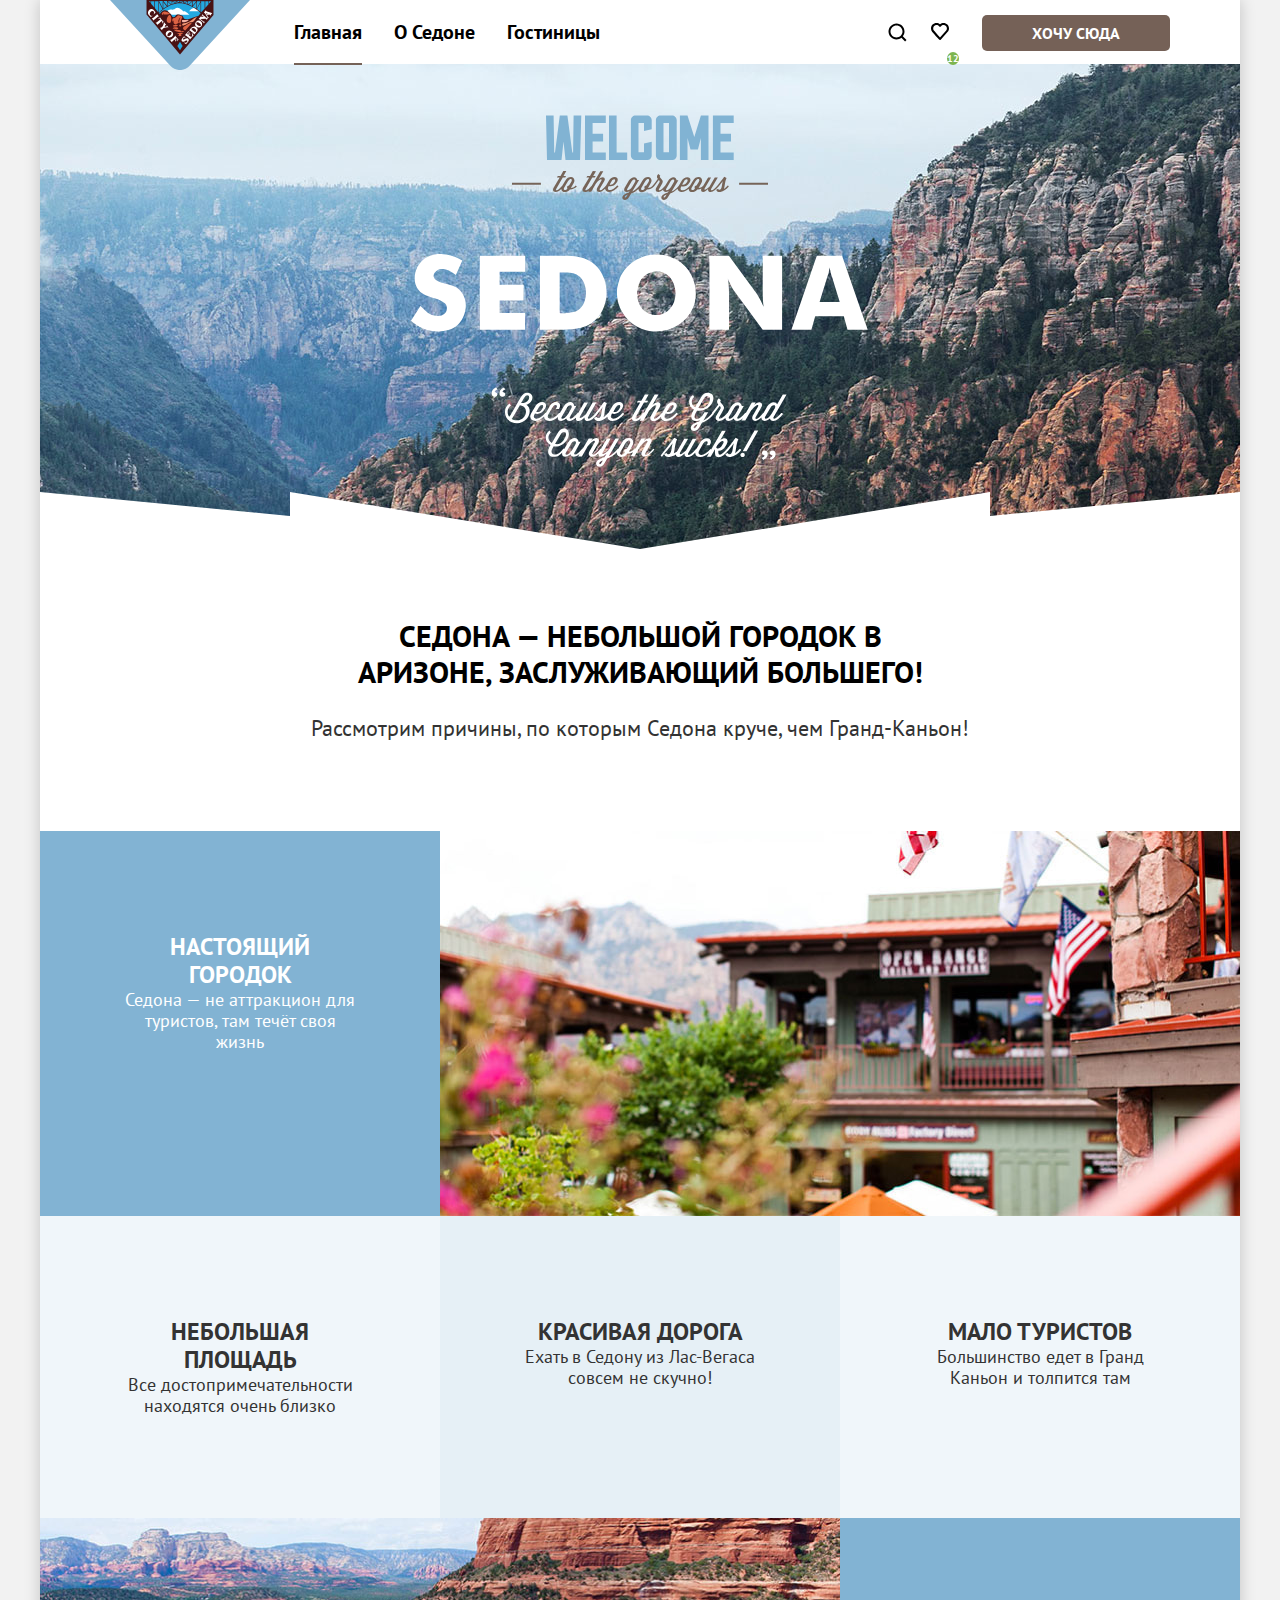
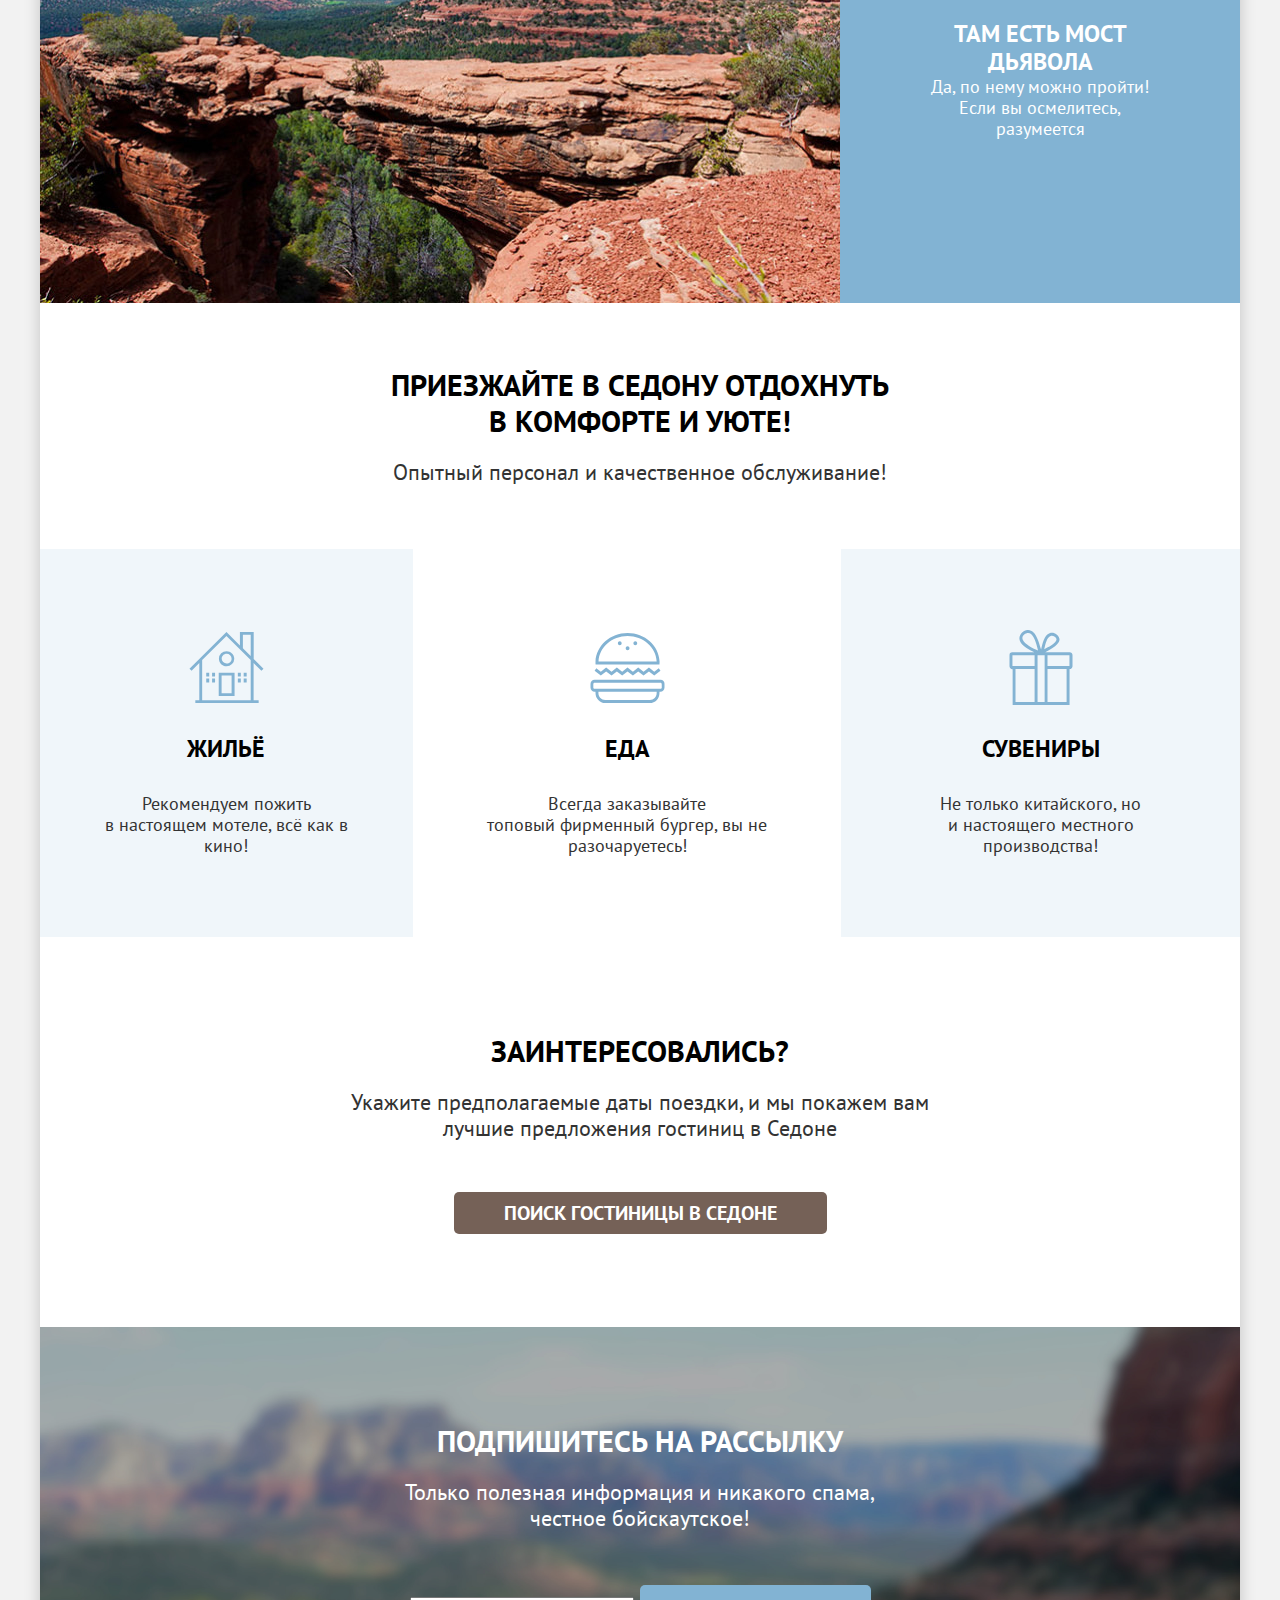
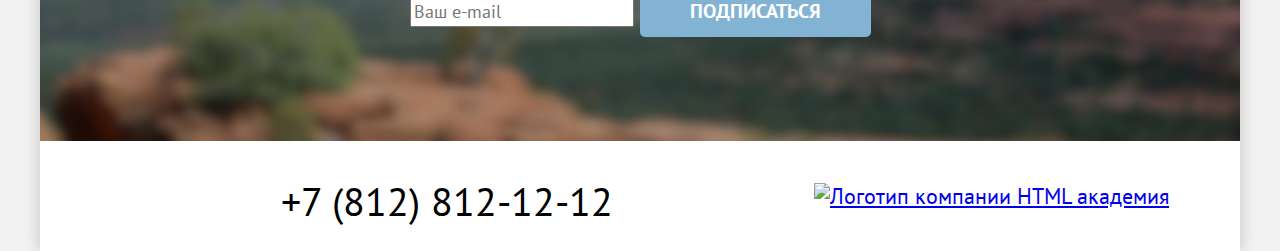
==== commit c46ce623: "Доработка хедера" ====
--- a/index.html
+++ b/index.html
@@ -31,8 +31,8 @@
 								<span class="visually-hidden">Поиск</span>
 							</a>
 						</li>
-						<li class="navigation-item-user">
-							<a class="navigation-link navigation-favorite-icon" href="#">
+						<li class="navigation-item-user navigation-favorite-icon">
+							<a class="navigation-link" href="#">
 								<span class="visually-hidden">Гостиниц в избранном</span>
 								<span class="count-favorite">12</span>
 							</a>
@@ -97,17 +97,17 @@
 					<h2 class="title-section about-title-section">Приезжайте в Седону отдохнуть в комфорте и уюте!</h2>
 					<p class="about-text">Опытный персонал и качественное обслуживание!</p>
 					<ul class="about-list">
-						<li class="about-item">
+						<li class="about-item about-item-house">
 							<h3 class="about-title">Жильё</h3>
-							<p class="about-description">Рекомендуем пожить в настоящем мотеле, всё как в кино!</p>
+							<p class="about-description">Рекомендуем пожить в&nbsp;настоящем мотеле, всё как в кино!</p>
 						</li>
-						<li class="about-item">
+						<li class="about-item about-item-food">
 							<h3 class="about-title">Еда</h3>
-							<p class="about-description">Всегда заказывайте топовый фирменный бургер, вы не разочаруетесь!</p>
+							<p class="about-description">Всегда заказывайте топовый&nbsp;фирменный бургер, вы не разочаруетесь!</p>
 						</li>
-						<li class="about-item">
+						<li class="about-item about-item-souvenirs">
 							<h3 class="about-title">Сувениры</h3>
-							<p class="about-description">Не только китайского, но и настоящего местного производства!</p>
+							<p class="about-description">Не только китайского, но и&nbsp;настоящего местного производства!</p>
 						</li>
 					</ul>
 				</section>
@@ -122,7 +122,7 @@
 			</main>
 
 			<footer class="page-footer"  data-test="footer">
-				<section class="subscribe subscrib-picture"  data-test="subscribe">
+				<section class="subscribe subscribe-picture"  data-test="subscribe">
 					<h2 class="title-section subscribe-title">Подпишитесь на рассылку</h2>
 					<p class="subscribe-text">Только полезная информация и никакого спама, честное бойскаутское!</p>
 					<form action="https://echo.htmlacademy.ru/" class="subscribe-form" method="post">
--- a/styles/styles.css
+++ b/styles/styles.css
@@ -136,20 +136,29 @@
 	position: fixed;
 	transform: scale(0);
 }
-
+/* visually-hidden v2 */
+/*
+.visually-hidden {
+	position: absolute;
+	width: 1px;
+	height: 1px;
+	margin: -1px;
+	padding: 0;
+	border: 0;
+	clip: rect(0 0 0 0);
+	overflow: hidden;
+}
+*/
 .logo{
 	margin-left: 70px;
-	margin-right: 28px;
 	z-index: 1;
+	margin-bottom: -11px;
 }
 
 .navigation{
 	display: flex;
-	height: 64px;
-}
-
-.navigation-item{
-	margin: 0 16px;
+	gap: 28px;
+	/* height: 64px; */
 }
 
 .navigation-item-user{
@@ -180,22 +189,24 @@
 	list-style: none;
 	display: flex;
 	flex-wrap: wrap;
-    align-items: center;
-    margin: 0;
-	padding: 0;
-    z-index: 1;
+	align-items: center;
+	margin: 0;
+	padding: 0;
+	z-index: 1;
 }
 
 .navigation-link{
 	color: #000000;
 	text-decoration: none;
 	text-align: center;
+	padding: 20px 16px;
+	display: block;
 }
 .navigation-link.active{
 	text-decoration: underline;
-    text-decoration-color: #756257;
-    text-decoration-thickness: 2px;
-    text-underline-offset: 23px;
+	text-decoration-color: #756257;
+	text-decoration-thickness: 2px;
+	text-underline-offset: 24px;
 }
 
 .navigation-user{
@@ -251,7 +262,6 @@
 }
 
 .advantage-card{
-	padding: 112px 25px;
 	max-width: 400px;
 	box-sizing: border-box;
 	background-color: rgba(131, 179, 211, 0.2);
@@ -279,6 +289,7 @@
 
 .advantage-item-big{
 	display: flex;
+	width: 100%;
 }
 
 .advantage-item-big, .advantage-item-big p{
@@ -297,14 +308,13 @@
 	margin-bottom: 25px;
 }
 
-.advantage-item-big{
-	display: flex;
-	align-items: center;
-}
-
 .advantage-item-reverse{
 	display: flex;
 	flex-direction: row-reverse;
+}
+
+.advantage-wrap{
+	padding: 102px 82px;
 }
 
 .about{
@@ -322,15 +332,13 @@
 
 .about-item{
 	list-style: none;
+	padding: 81px 60px;
 }
 
 .about-description{
 	font-size: 18px;
 	line-height: 21px;
 	margin: 0;
-	margin-bottom: 81px;
-	padding-left: 85px;
-	padding-right: 85px;
 }
 
 .about-item:nth-child(2n+1){
@@ -344,6 +352,45 @@
 	text-transform: uppercase;
 	color: #000000;
 	margin: 0;
+	margin-bottom: 30px;
+}
+
+.about-item-house::before{
+	content: '';
+	width: 75px;
+	height: 75px;
+	display: block;
+	background-image: url(../images/home.svg);
+	background-repeat: no-repeat;
+	background-size: contain;
+	background-position: center;
+	margin: 0 auto;
+	margin-bottom: 30px;
+}
+
+.about-item-food::before{
+	content: '';
+	width: 75px;
+	height: 75px;
+	display: block;
+	background-image: url(../images/food.svg);
+	background-repeat: no-repeat;
+	background-size: contain;
+	background-position: center;
+	margin: 0 auto;
+	margin-bottom: 30px;
+}
+
+.about-item-souvenirs::before{
+	content: '';
+	width: 75px;
+	height: 75px;
+	display: block;
+	background-image: url(../images/gift.svg);
+	background-repeat: no-repeat;
+	background-size: contain;
+	background-position: center;
+	margin: 0 auto;
 	margin-bottom: 30px;
 }
 
@@ -378,8 +425,10 @@
 
 .subscribe{
 	text-align: center;
-}
-.subscrib-picture{
+	padding-top: 96px;
+	padding-bottom: 104px;
+}
+.subscribe-picture{
 	background-image: url(../images/subscribe.jpg);
 	background-size: cover;
 	background-repeat:no-repeat;
@@ -392,7 +441,6 @@
 	line-height: 36px;
 	font-weight: 700;
 	color:#FFFFFF;
-	padding-top: 96px;
 	margin-bottom: 20px;
 }
 
@@ -403,10 +451,6 @@
 	margin: 0 auto;
 	margin-bottom: 54px;
 	width: 475px;
-}
-
-.subscribe-form{
-	padding-bottom: 104px;
 }
 
 .subscribe-light > .subscribe-title{
@@ -444,13 +488,13 @@
 
 .phone-footer{
 	width: 720px;
-    color: #000000;
-    text-decoration: none;
-    font-size: 40px;
-    line-height: 40px;
-    text-align: center;
-    margin-top: 40px;
-    margin-bottom: 30px;
+	color: #000000;
+	text-decoration: none;
+	font-size: 40px;
+	line-height: 40px;
+	text-align: center;
+	margin-top: 40px;
+	margin-bottom: 30px;
 }
 
 .footer-contacts{
@@ -460,8 +504,8 @@
 
 .dev-company{
 	margin-right: 71px;
-    margin-top: auto;
-    margin-bottom: auto;
+	margin-top: auto;
+	margin-bottom: auto;
 }
 
 .inner-header{
@@ -500,7 +544,7 @@
 }
 
 .filter{
-    padding-bottom: 70px;
+	padding-bottom: 70px;
 }
 
 .catalog-filter-title{
@@ -550,7 +594,7 @@
 
 .filter-list{
 	display: flex;
-    gap: 70px;
+	gap: 70px;
 }
 .filter-control{
 	width: 191px;
@@ -631,9 +675,9 @@
 	flex-wrap: wrap;
 	justify-content: flex-start;
 	gap: 20px;
-    padding-bottom: 40px;
-    border-bottom: 1px solid #E6E6E6;
-    margin-bottom: 40px;
+	padding-bottom: 40px;
+	border-bottom: 1px solid #E6E6E6;
+	margin-bottom: 40px;
 }
 
 .hotel-card:last-child{
@@ -662,14 +706,16 @@
 
 .pagination{
 	display: flex;
-    margin: 0;
-    padding: 0;
-    margin-bottom: 60px;
+	gap: 8px;
+	margin: 0;
+	padding: 0;
+	margin-bottom: 60px;
 }
 
 .pagination-item{
 	list-style: none;
-    margin-right: 8px;
+	min-width: 60px;
+	height: 60px;
 }
 
 .pagination-link{
@@ -679,26 +725,26 @@
 	background-color: #82B3D3;
 	color: #FFFFFF;
 	text-decoration: none;
-    display: block;
-    border-radius: 4px;
-    text-align: center;
-	min-width: 60px;
+	display: block;
+	border-radius: 4px;
+	text-align: center;
 	padding-top: 12px;
 	padding-bottom: 12px;
-	padding-left: 5px;
-	padding-right: 5px;
 	white-space: nowrap;
 }
 
 .pagination-link-dot{
-    width: 60px;
-    height: 60px;
-    display: block;
-    margin-right: 8px;
+	width: 60px;
+	height: 60px;
+	display: block;
+	text-align: center;
+	padding-top: 12px;
+	padding-bottom: 12px;
+	white-space: nowrap;
 }
 
 .pagination-item:last-child{
-    margin-right: 0;
+	margin-right: 0;
 }
 
 .pagination-link.current{
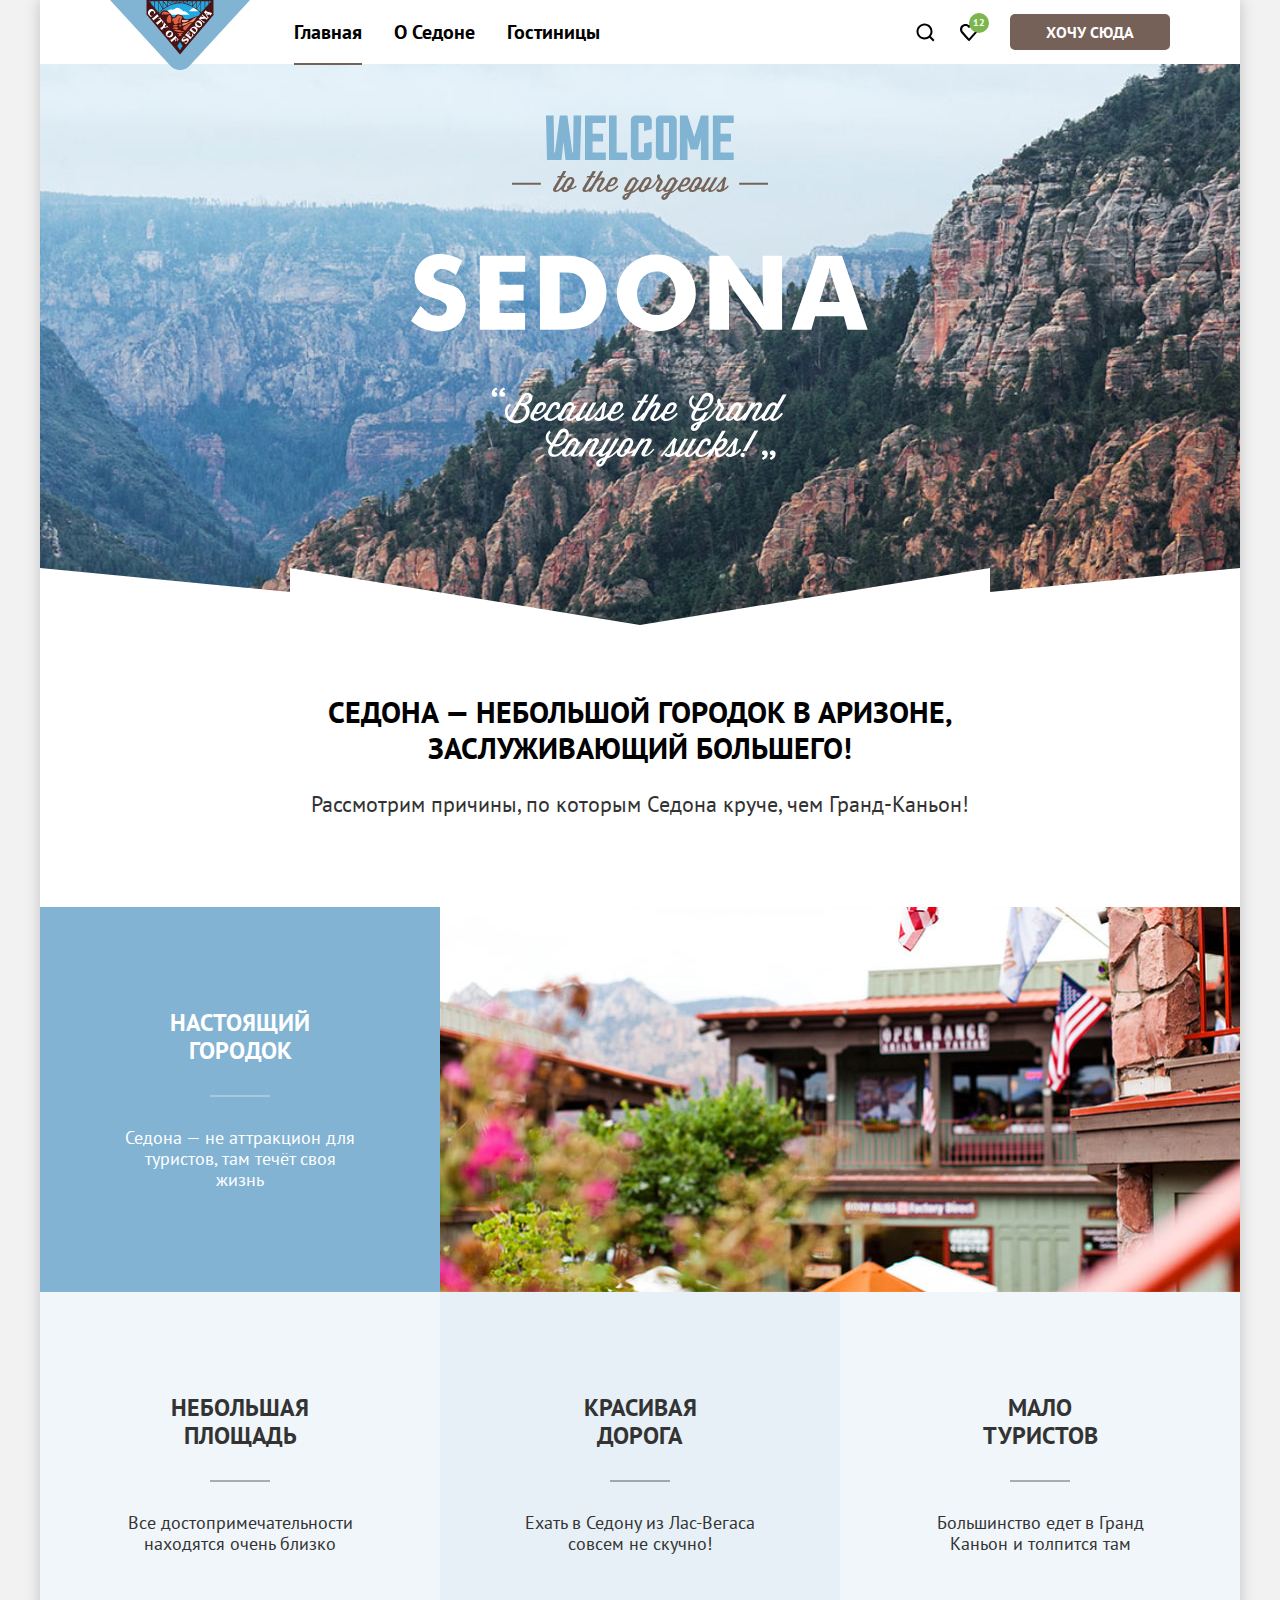
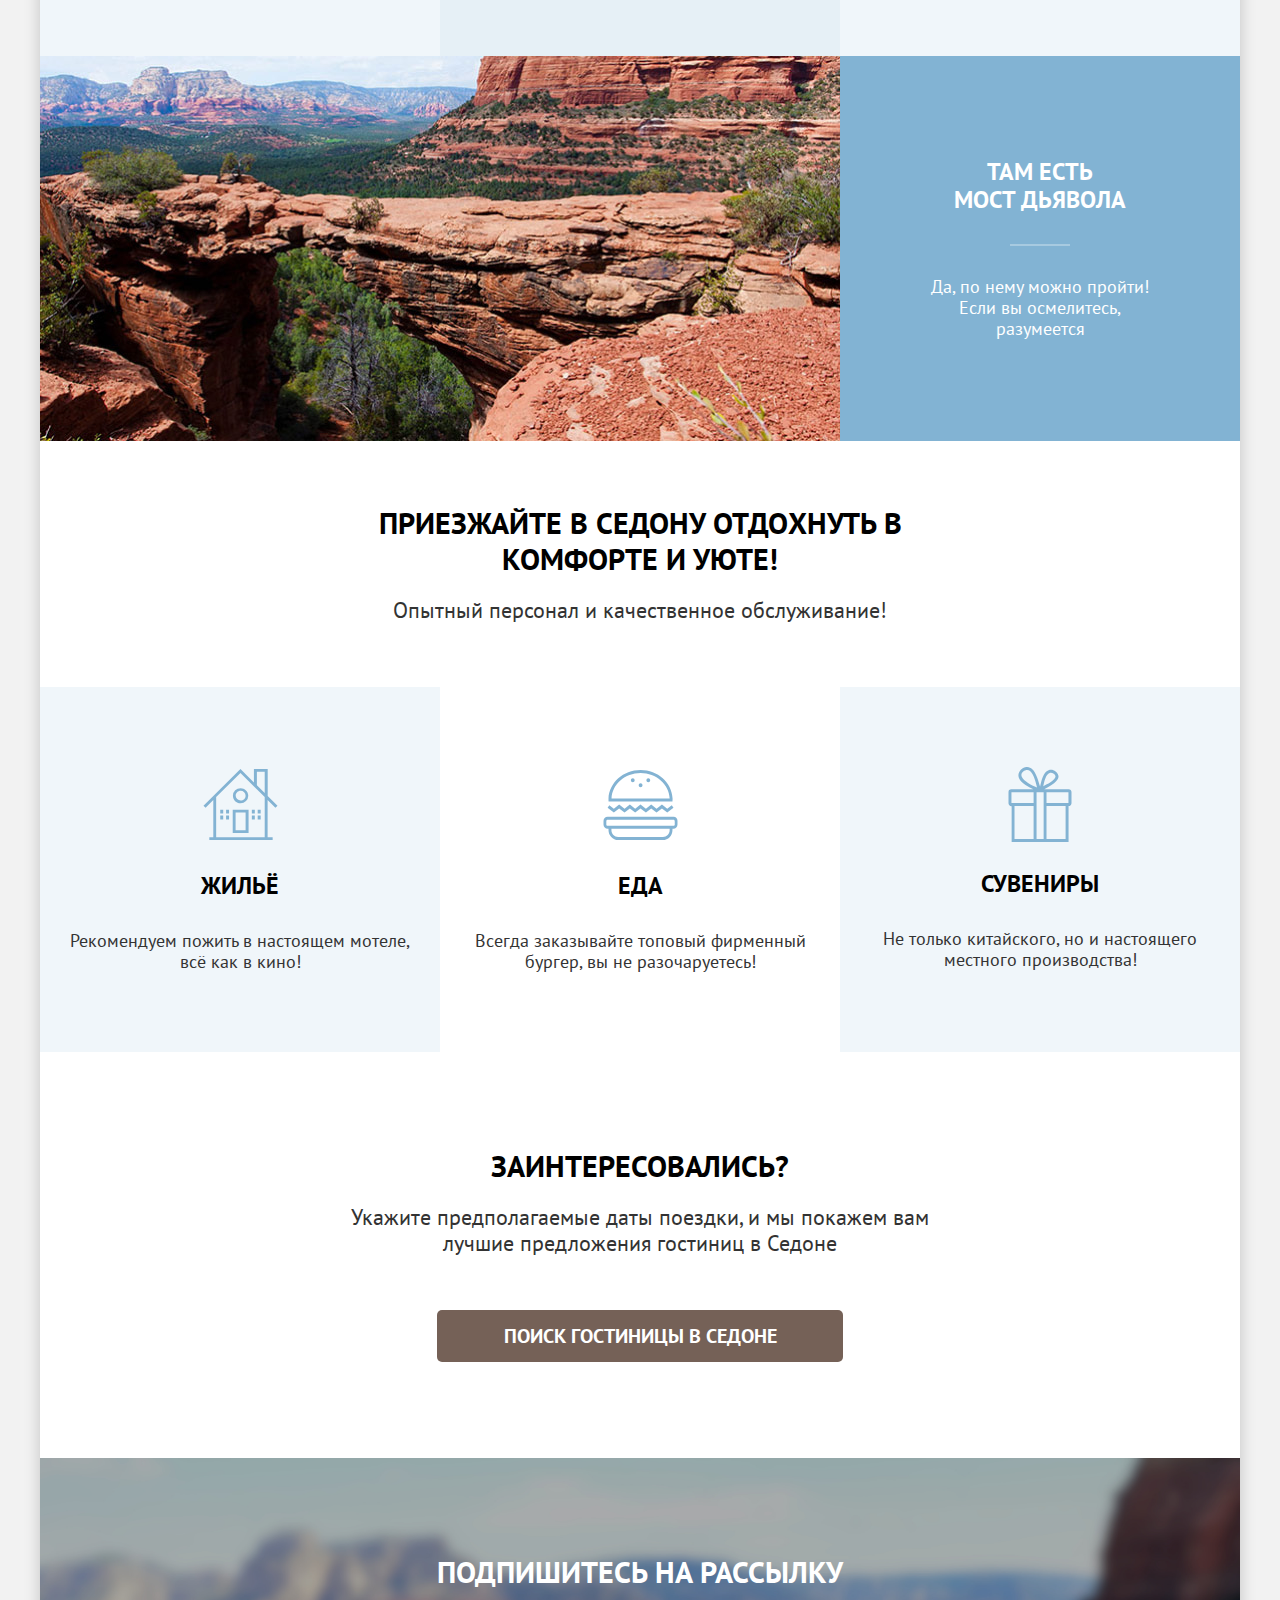
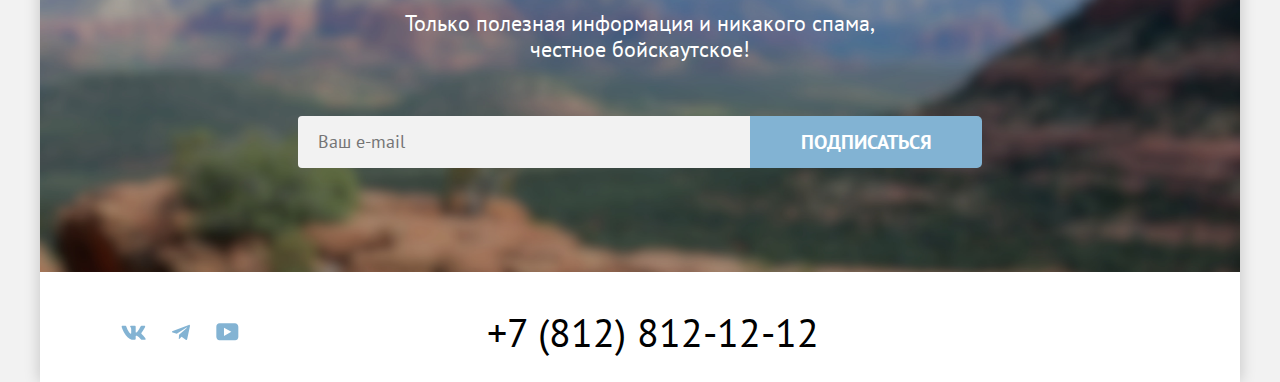
==== commit f95db62e: "Мелкие правки" ====
--- a/index.html
+++ b/index.html
@@ -3,6 +3,7 @@
 	<head>
 		<meta charset="utf-8">
 		<title>HTML Academy: Седона</title>
+		<link rel="icon" href="favicon.ico" type="image/x-icon">
 		<link rel="stylesheet" href="styles/styles.css">
 	</head>
 	<body>
@@ -26,13 +27,13 @@
 					</ul>
 
 					<ul class="navigation-list navigation-user">
-						<li class="navigation-item-user navigation-search-icon">
-							<a class="navigation-link " href="#">
+						<li class="navigation-item-user">
+							<a class="navigation-link navigation-search-icon" href="#">
 								<span class="visually-hidden">Поиск</span>
 							</a>
 						</li>
-						<li class="navigation-item-user navigation-favorite-icon">
-							<a class="navigation-link" href="#">
+						<li class="navigation-item-user">
+							<a class="navigation-link favorite-link navigation-favorite-icon" href="#">
 								<span class="visually-hidden">Гостиниц в избранном</span>
 								<span class="count-favorite">12</span>
 							</a>
@@ -44,7 +45,7 @@
 				</nav>
 			</header>
 
-			<main class="main-index main-container"  data-test="main">
+			<main class="main-container"  data-test="main">
 
 				<section class="promo" data-test="hero">
 					<h1 class="visually-hidden">Седона городок в Аризоне</h1>
@@ -59,32 +60,32 @@
 					<ul class="advantage-list">
 						<li class="advantage-item advantage-item-big">
 							<div class="advantage-wrap">
-								<h3 class="advantage-title">Настоящий городок</h3>
+								<h3 class="advantage-title">Настоящий<br>городок</h3>
 								<p class="advantage-text">Седона — не аттракцион для туристов, там течёт своя жизнь</p>
 							</div>
 							<img class="advantage-img" src="images/photo-1.jpg" width="800" height="385" alt="Цветущие кустарники на фоне старинных зданий в стиле дикого запада">
 						</li>
 						<li class="advantage-item advantage-card square">
 							<div class="advantage-wrap">
-								<h3 class="advantage-title">Небольшая площадь</h3>
+								<h3 class="advantage-title">Небольшая<br>площадь</h3>
 								<p class="advantage-text">Все достопримечательности находятся очень близко</p>
 							</div>
 						</li>
 						<li class="advantage-item advantage-card road">
 							<div class="advantage-wrap">
-								<h3 class="advantage-title">Красивая дорога</h3>
+								<h3 class="advantage-title">Красивая<br>дорога</h3>
 								<p class="advantage-text">Ехать в Седону из Лас-Вегаса совсем не скучно!</p>
 							</div>
 						</li>
 						<li class="advantage-item advantage-card tourist">
 							<div class="advantage-wrap">
-								<h3 class="advantage-title">Мало туристов</h3>
+								<h3 class="advantage-title">Мало<br>туристов</h3>
 								<p class="advantage-text">Большинство едет в Гранд Каньон и толпится там</p>
 							</div>
 						</li>
 						<li class="advantage-item advantage-item-big advantage-item-reverse">
 							<div class="advantage-wrap">
-								<h3 class="advantage-title">Там есть мост дьявола</h3>
+								<h3 class="advantage-title">Там есть<br>мост дьявола</h3>
 								<p class="advantage-text">Да, по нему можно пройти! Если вы осмелитесь, разумеется</p>
 							</div>
 							<img class="advantage-img" src="images/photo-2.jpg" width="800" height="385" alt="Мост дьявола, горный хребет">
@@ -117,47 +118,43 @@
 					<p class="lead-text">Укажите предполагаемые даты поездки, и мы покажем вам лучшие предложения гостиниц в Седоне</p>
 					<a class="lead-link btn btn-basic btn-big" href="#">Поиск гостиницы в Седоне</a>
 				</section>
-
-
-			</main>
-
-			<footer class="page-footer"  data-test="footer">
 				<section class="subscribe subscribe-picture"  data-test="subscribe">
 					<h2 class="title-section subscribe-title">Подпишитесь на рассылку</h2>
 					<p class="subscribe-text">Только полезная информация и никакого спама, честное бойскаутское!</p>
 					<form action="https://echo.htmlacademy.ru/" class="subscribe-form" method="post">
 						<label class="subscribe-form-email">
-							<input class="control-input" type="email" name="email" placeholder="Ваш e-mail">
+							<input class="control-input subscribe-input" type="email" name="email" placeholder="Ваш e-mail">
 							<span class="visually-hidden">Ваш e-mail</span>
 						</label>
 						<button class="btn btn-second btn-big" type="submit">Подписаться</button>
 					</form>
 				</section>
-				<section class="footer-contacts">
-					<h2 class="visually-hidden">Контакты и социальные сети</h2>
-					<ul class="social-list">
-						<li class="social-item social-item-vk">
-							<a href="https://vk.com/htmlacademy">
-								<span class="visually-hidden">Вконтакте</span>
-							</a>
+
+			</main>
+
+			<footer class="page-footer"  data-test="footer">
+				<h2 class="visually-hidden">Контакты и социальные сети</h2>
+				<ul class="social-list">
+						<li class="social-item">
+								<a class="social-link social-item-vk" href="https://vk.com/htmlacademy">
+										<span class="visually-hidden">Вконтакте</span>
+								</a>
 						</li>
-						<li class="social-item social-item-tg">
-							<a href="https://t.me/htmlacademy">
-								<span class="visually-hidden">Телеграмм</span>
-							</a>
+						<li class="social-item">
+								<a class="social-link social-item-tg" href="https://t.me/htmlacademy">
+										<span class="visually-hidden">Телеграмм</span>
+								</a>
 						</li>
-						<li class="social-item social-item-yt">
-							<a href="https://www.youtube.com/user/htmlacademyru">
-								<span class="visually-hidden">Youtube</span>
-							</a>
+						<li class="social-item">
+								<a class="social-link social-item-yt" href="https://www.youtube.com/user/htmlacademyru">
+										<span class="visually-hidden">Youtube</span>
+								</a>
 						</li>
-					</ul>
-					<a class="phone-footer" href="tel:+78128121212">+7 (812) 812-12-12</a>
-					<a class="dev-company" href="https://htmlacademy.ru/" target="_blank">
-						<img src="images/academy-logo.svg" width="115" height="34" alt="Логотип компании HTML академия">
-					</a>
-				</section>
-
+				</ul>
+				<a class="phone-footer" href="tel:+78128121212">+7 (812) 812-12-12</a>
+				<a class="dev-company" href="https://htmlacademy.ru/" target="_blank">
+						<!-- <img src="images/academy-logo.svg" width="115" height="34" alt="Логотип компании HTML академия"> -->
+				</a>
 			</footer>
 		</div>
 	</body>
--- a/styles/styles.css
+++ b/styles/styles.css
@@ -1,129 +1,1023 @@
 @font-face {
-	font-family: "PT Sans";
-	font-style: normal;
-	font-weight: 400;
-	src: url("../fonts/ptsans-400.woff2") format("woff2");
-	font-display: swap;
+  font-family: "PT Sans";
+  font-style: normal;
+  font-weight: 400;
+  src: url("../fonts/ptsans-400.woff2") format("woff2");
+  font-display: swap;
 }
 
 @font-face {
-	font-family: "PT Sans";
-	font-style: normal;
-	font-weight: 700;
-	src: url("../fonts/ptsans-700.woff2") format("woff2");
-	font-display: swap;
+  font-family: "PT Sans";
+  font-style: normal;
+  font-weight: 700;
+  src: url("../fonts/ptsans-700.woff2") format("woff2");
+  font-display: swap;
 }
 
 html{
-	height: 100%;
+  height: 100%;
 }
 
 body{
-	font-family: "PT Sans", "Arial", sans-serif;
-
-	font-size: 22px;
-	line-height: 26px;
-
-	background-color: #F2F2F2;
-	color: #333333;
-	margin: 0;
-	height: 100%;
+  font-family: "PT Sans", "Arial", sans-serif;
+
+  font-size: 22px;
+  line-height: 26px;
+
+  background-color: #F2F2F2;
+  color: #333333;
+  margin: 0;
+  height: 100%;
 }
 
 .main-container{
-	flex-grow: 1;
+  flex-grow: 1;
+  background-color: #FFFFFF;
 }
 
 .container{
-	width: 1060px;
-	margin: 0 auto;
+  width: 1060px;
+  margin: 0 auto;
 }
 
 .wrapper{
-	width: 1200px;
-	margin: 0 auto;
-	box-shadow: 0 0 15px 0 #00000033;
-	display: flex;
-	flex-direction: column;
-	min-height: 100%;
+  width: 1200px;
+  margin: 0 auto;
+  box-shadow: 0 0 15px 0 #00000033;
+  display: flex;
+  flex-direction: column;
+  min-height: 100%;
 }
 
 .page-header{
-	background-color: #FFFFFF;
-	color: #000000;
-	font-size: 20px;
-	font-weight: 700;
-	line-height: 24px;
-}
-.main-index, .main-inner{
-	background-color: #FFFFFF;
-}
-
+  background-color: #FFFFFF;
+  color: #000000;
+  font-size: 20px;
+  font-weight: 700;
+  line-height: 24px;
+}
+
+
+
+.btn{
+  font-family: inherit;
+  font-size: 16px;
+  line-height: 20px;
+  font-weight: 700;
+  text-transform: uppercase;
+  text-align: center;
+  text-decoration: none;
+  border: none;
+  border-radius: 5px;
+  padding: 8px 15px;
+  display: block;
+  /* width: 100%; */
+  cursor: pointer;
+}
+
+.control-input, .select{
+  font-family: inherit;
+  font-size: 18px;
+  line-height: 24px;
+  border: 0;
+}
+
+.select{
+  color: #333333;
+  background-color: #FFFFFF;
+  line-height: 21px;
+}
+
+.btn-basic{
+  background-color: #756157;
+  color: #FFFFFF;
+}
+
+.btn-basic:hover{
+    background-color: #615048;
+}
+.btn-basic:active{
+    background-color:#756157;
+    color: #FFFFFF4D;
+}
+.btn-basic:focus{
+    background-color: #615048;
+}
+
+
+.btn-second{
+  background-color: #82B3D3;
+  color: #FFFFFF;
+}
+
+.btn-second:hover{
+    background-color: #68A2CA;
+}
+.btn-second:active{
+    background-color:#82B3D3;
+    color: #FFFFFF4D;
+}
+.btn-second:focus{
+    background-color: #68A2CA;
+}
+
+
+.btn-select{
+  background-color: #7DB54F;;
+  color: #FFFFFF;
+}
+
+.btn-select:hover{
+    background-color: #6C9E42;
+}
+.btn-select:active{
+    background-color:#7DB54F;
+    color: #FFFFFF4D;
+}
+.btn-select:focus{
+    background-color: #6C9E42;
+}
+
+
+.btn-inline{
+  background-color: inherit;
+  color: #FFFFFF;
+}
+
+.btn-inline:hover{
+    color: #FFFFFF;
+    opacity: .6;
+}
+.btn-inline:active{
+    color:#FFFFFF4D;
+}
+.btn-inline:focus{
+    outline: 3px solid #83B3D3;
+}
+
+
+
+
+
+.btn-disabled{
+  background-color: #E5E5E5;
+  color:#FFFFFF;
+}
+
+.btn-big{
+  font-size: 20px;
+  line-height: 36px;
+  font-weight: 700;
+}
+
+.btn-card{
+	padding: 8px 5px;
+	width: 130px;
+}
+
+.title-section{
+  font-size: 30px;
+  line-height: 36px;
+  font-weight: 700;
+  color: #000000;
+  text-transform: uppercase;
+  margin: 0 auto;
+  max-width: 684px;
+}
+
+.visually-hidden{
+  position: fixed;
+  transform: scale(0);
+}
+/* visually-hidden v2 */
+/*
+.visually-hidden {
+  position: absolute;
+  width: 1px;
+  height: 1px;
+  margin: -1px;
+  padding: 0;
+  border: 0;
+  clip: rect(0 0 0 0);
+  overflow: hidden;
+}
+*/
+.logo{
+  z-index: 1;
+  margin-bottom: -6px;
+}
+
+.logo img{
+  display: block;
+}
+
+.navigation{
+  display: flex;
+  gap: 28px;
+  padding-left: 70px;
+  padding-right: 70px;
+}
+
+.navigation-link{
+    color: #000000;
+    text-decoration: none;
+    text-align: center;
+    padding: 20px 16px;
+    display: block;
+  }
+
+.navigation-item-user{
+  display: block;
+  margin: 0 12px;
+}
+
+.navigation-btn{
+  margin: 0;
+  margin-left: 20px;
+}
+
+.navigation-btn .btn{
+  min-width: 130px;
+}
+
+.navigation-list{
+    list-style: none;
+    display: flex;
+    flex-wrap: wrap;
+    align-items: center;
+    margin: 0;
+    padding: 0;
+    z-index: 1;
+  }
+
+
+.navigation-search-icon{
+  background-image: url(../images/loupe.svg);
+  background-repeat: no-repeat;
+  background-position: center;
+  padding: 0;
+  width: 19px;
+  height: 19px;
+}
+
+.navigation-favorite-icon{
+  background-image: url(../images/heard.svg);
+  background-repeat: no-repeat;
+  background-position: center;
+  padding: 0;
+  width: 19px;
+  height: 19px;
+}
+
+.navigation-search-icon:hover, .navigation-favorite-icon:hover{
+    opacity: 0.6;
+}
+
+
+.navigation-link.active{
+  text-decoration: underline;
+  text-decoration-color: #756257;
+  text-decoration-thickness: 2px;
+  text-underline-offset: 24px;
+}
+.navigation-link:hover{
+  color: #626161;
+}
+.navigation-link:focus{
+  color: #626161;
+  outline: none;
+  box-shadow: inset 0 0 0 2px #626161;
+}
+
+.navigation-user{
+  margin-left: auto;
+}
+
+.promo{
+  background-image: url(../images/divider.svg),url(../images/promo.jpg);
+  background-size: 100% auto, cover;
+  background-position: bottom, top;
+  background-repeat:no-repeat;
+  background-color: #9cd8ff;
+  color:#000000;
+  padding-top: 51px;
+  padding-bottom: 82px;
+  padding-right: 40px;
+  padding-left: 40px;
+  min-height: 428px;
+  text-align: center;
+}
+
+.promo-img{
+  display: block;
+  margin: 0 auto;
+}
+.favorite-link{
+  position: relative;
+}
+
+.count-favorite{
+    font-size: 10px;
+    line-height: 19px;
+    color: #FFFFFF;
+    background-color: #7DB54F;
+    border-radius: 50%;
+    position: absolute;
+    width: 20px;
+    height: 20px;
+    text-align: center;
+    top: -50%;
+}
+
+.advantage{
+  text-align: center;
+  padding-top: 69px;
+}
+
+.advantage-wrap{
+  padding: 102px 82px;
+  position: relative;
+}
+
+.advantage-description{
+  font-size: 22px;
+  line-height: 26px;
+  color: #333333;
+  margin: 0;
+  margin-bottom: 90px;
+  padding-left: 30px;
+  padding-right: 30px;
+}
+
+.advantage-list{
+  list-style: none;
+  padding: 0;
+  margin: 0;
+
+  display: grid;
+  grid-template-columns: repeat(3,1fr);
+}
+
+.advantage-card{
+  /* max-width: 400px; */
+  box-sizing: border-box;
+  background-color: rgba(131, 179, 211, 0.2);
+
+}
+
+.advantage-card:nth-child(2n){
+  background-color: rgba(131, 179, 211, 0.12);
+}
+
+.advantage-title{
+  font-size: 24px;
+  line-height: 28px;
+  font-weight: 700;
+  text-transform: uppercase;
+  margin: 0;
+}
+
+.advantage-title::after{
+  content: "";
+  width: 60px;
+  margin-top: 20px;
+  display: block;
+  color: red;
+  border-bottom: 2px solid #0000004D;
+  margin: 30px auto;
+}
+.advantage-item-big .advantage-title::after{
+  border-bottom: 2px solid #FFFFFF4D;
+}
+
+.advantage-text{
+  color: #333333;
+  font-size: 18px;
+  line-height: 21px;
+  margin: 0;
+}
+
+.advantage-item-big{
+  grid-column: 1 / -1;
+  display: flex;
+  align-items: center;
+}
+
+.advantage-item-big, .advantage-item-big p{
+  color: #FFFFFF;
+  background-color: #82B3D3;
+}
+
+.advantage-img{
+  vertical-align: middle;
+}
+
+.advantage-section{
+  text-align: center;
+  margin: 0 auto;
+  margin-bottom: 25px;
+}
+
+.advantage-item-reverse{
+  display: flex;
+  flex-direction: row-reverse;
+}
+
+
+.about{
+  text-align: center;
+  padding-top: 64px;
+}
+
+.about-list{
+  display: flex;
+  flex-wrap: wrap;
+  margin: 0;
+  padding: 0;
+}
+
+.about-text{
+  font-size: 22px;
+  line-height: 26px;
+  color: #333333;
+  margin: 0;
+  margin-bottom: 64px;
+  padding-left: 30px;
+  padding-right: 30px;
+}
+
+.about-item{
+  list-style: none;
+  padding-top: 80px;
+  padding-left: 30px;
+  padding-right: 30px;
+  padding-bottom: 80px;
+  width: 400px;
+  box-sizing: border-box;
+}
+
+.about-description{
+  font-size: 18px;
+  line-height: 21px;
+  margin: 0;
+}
+
+.about-item:nth-child(2n+1){
+  background-color: #83B3D31F;
+}
+
+.about-title{
+  font-size: 24px;
+  line-height: 28px;
+  font-weight: 700;
+  text-transform: uppercase;
+  color: #000000;
+  margin: 0;
+  margin-bottom: 30px;
+}
+
+.about-item-house::before{
+  content: '';
+  width: 75px;
+  height: 75px;
+  display: block;
+  background-image: url(../images/home.svg);
+  background-repeat: no-repeat;
+  background-size: contain;
+  background-position: center;
+  margin: 0 auto;
+  margin-bottom: 30px;
+}
+
+.about-item-food::before{
+  content: '';
+  width: 75px;
+  height: 75px;
+  display: block;
+  background-image: url(../images/food.svg);
+  background-repeat: no-repeat;
+  background-size: contain;
+  background-position: center;
+  margin: 0 auto;
+  margin-bottom: 30px;
+}
+
+.about-item-souvenirs::before{
+  content: '';
+  width: 75px;
+  height: 75px;
+  display: block;
+  background-image: url(../images/gift.svg);
+  background-repeat: no-repeat;
+  background-size: contain;
+  background-position: center;
+  margin: 0 auto;
+  margin-bottom: 28px;
+}
+
+.about-title-section{
+  margin: 0 auto;
+  margin-bottom: 20px;
+}
+
+
+.lead{
+  text-align: center;
+  padding-top: 96px;
+  padding-bottom: 96px;
+}
+
+.lead-text{
+  font-size: 22px;
+  line-height: 26px;
+  width: 592px;
+  margin: 0 auto;
+  margin-bottom: 54px;
+  padding-left: 30px;
+  padding-right: 30px;
+}
+
+.lead-title{
+  margin-bottom: 20px;
+}
+
+.lead-link{
+  max-width: 376px;
+  margin: 0 auto;
+}
+
+.subscribe{
+  text-align: center;
+  padding-top: 96px;
+  padding-bottom: 104px;
+}
+.subscribe-picture{
+  background-image: url(../images/subscribe.jpg);
+  background-size: cover;
+  background-repeat:no-repeat;
+  background-color: #9cd8ff;
+  color:#000000;
+}
+
+.subscribe-title{
+  font-size: 30px;
+  line-height: 36px;
+  font-weight: 700;
+  color:#FFFFFF;
+  margin-bottom: 20px;
+}
+
+.subscribe-form{
+  display: flex;
+  margin: 0 auto;
+  width: 684px;
+}
+
+.subscribe-form .btn{
+  border-top-left-radius: 0;
+  border-bottom-left-radius: 0;
+  min-width: 232px;
+}
+
+.subscribe-input{
+  width: 412px;
+  padding: 14px 20px;
+  border-radius: 4px 0 0 4px;
+  background-color: #F2F2F2;
+}
+
+.subscribe-text{
+  color: #FFFFFF;
+  font-size: 22px;
+  line-height: 26px;
+  margin: 0 auto;
+  margin-bottom: 54px;
+  width: 475px;
+  padding-left: 30px;
+  padding-right: 30px;
+}
+
+.subscribe-light > .subscribe-title{
+  color: #000000;
+}
+.subscribe-light > .subscribe-text{
+  color:#333333;
+}
 .page-footer{
-	background-color: #FFFFFF;
-}
-
-.btn{
-	font-family: inherit;
-	font-size: 16px;
-	line-height: 20px;
-	font-weight: 700;
-	text-transform: uppercase;
-	text-align: center;
-	text-decoration: none;
-	border: none;
-	border-radius: 5px;
-	padding: 8px 50px;
-}
-
-.control-input, .select{
-	font-family: inherit;
-	font-size: 18px;
-	line-height: 24px;
-}
-
-.select{
-	color: #333333;
-	background-color: #FFFFFF;
-	line-height: 21px;
-}
-
-.btn-basic{
-	background-color: #756157;
-	color: #FFFFFF;
-}
-
-.btn-second{
-	background-color: #82B3D3;
-	color: #FFFFFF;
-}
-
-.btn-select{
-	background-color: #7DB54F;;
-	color: #FFFFFF;
-}
-
-.btn-inline{
-	background-color: inherit;
-	color: #FFFFFF;
-}
-
-.btn-disabled{
-	background-color: #E5E5E5;
-	color:#FFFFFF;
-}
-
-.btn-big{
-	font-size: 20px;
-	line-height: 36px;
-	font-weight: 700;
-}
-
-.btn-card{
-	padding: 8px 20px;
-}
-
-.title-section{
+  background-color: #FFFFFF;
+  display: flex;
+  justify-content: space-between;
+  max-width: 1060px;
+  align-items: center;
+  gap: 20px;
+  padding-top: 40px;
+  padding-bottom: 30px;
+  padding-left: 70px;
+  padding-right: 70px;
+}
+
+.social-list{
+  margin: 0;
+  padding: 0;
+  display: flex;
+}
+
+.social-item {
+    list-style: none;
+    /* padding: 5px 10px; */
+}
+
+.social-link{
+  --bgc: #83B3D3;
+  width: 47px;
+  height: 40px;
+  display: flex;
+  justify-content: center;
+  align-items: center;
+}
+
+.social-link:before{
+    content: "";
+    width: 25px;
+    height: 25px;
+    display: inline-block;
+    vertical-align: middle;
+    mask-repeat: no-repeat;
+    mask-position: center;
+    mask-image: var(--icon-social);
+    background-color: var(--bgc);
+}
+
+.social-link:hover{
+    --bgc: #68A2CA;
+}
+.social-link:active{
+    --bgc: #68A2CA4D;
+}
+.social-link:focus{
+    --bgc: #68A2CA;
+}
+
+
+.social-item-vk{
+    --icon-social: url(../images/vk.svg);
+}
+
+.social-item-tg{
+    --icon-social: url(../images/tg.svg);
+}
+
+.social-item-yt{
+    --icon-social: url(../images/yt.svg);
+}
+
+.phone-footer{
+  color: #000000;
+  text-decoration: none;
+  font-size: 40px;
+  line-height: 40px;
+  text-align: center;
+}
+
+.phone-footer:hover{
+    color: #756157;
+}
+
+.phone-footer:active{
+    color: #7561574D;
+}
+
+.phone-footer:focus{
+    color: #756157;
+}
+
+
+
+.dev-company:after{
+    content: "";
+    width: 115px;
+    height: 34px;
+    display: block;
+    mask-image: url(../images/academy-logo.svg);
+    background-color: #000000;
+}
+
+.dev-company:hover::after{
+    background-color: #756157;
+}
+.dev-company:active::after{
+    background-color: #7561574D;
+}
+.dev-company:focus::after{
+    background-color: #756157;
+}
+
+
+.inner-header{
+  background-image: url(../images/filter-bg.jpg);
+  background-size: cover;
+  background-repeat:no-repeat;
+  color: #FFFFFF;
+  background-color: #9cd8ff;
+  padding: 70px;
+  padding-top: 35px;
+}
+
+.inner-header-title{
+  font-size: 60px;
+  line-height: 78px;
+  font-weight: 700;
+  margin: 0;
+  margin-bottom: 8px;
+}
+
+.breadcrumbs{
+  margin: 0;
+  padding: 0;
+  margin-bottom: 40px;
+  display: flex;
+  flex-wrap: wrap;
+  align-items: center;
+}
+
+.breadcrumbs-item{
+  list-style: none;
+  position: relative;
+  display: flex;
+}
+
+.breadcrumbs-link{
+  color: #FFFFFF;
+  font-size: 16px;
+  cursor: pointer;
+  text-decoration: none;
+  /* line-height: 21px; */
+}
+
+.breadcrumbs-home-link:after{
+    content: "";
+    mask-image: url(../images/home-icon.svg);
+    width: 12px;
+    height: 12px;
+    background-color: #FFFFFF;
+    margin: auto;
+    display: block;
+}
+
+.breadcrumbs-home-link:hover::after{
+    opacity: .6;
+}
+
+.breadcrumbs-item:not(:first-child)::before{
+    content: "";
+    mask-image: url(../images/bread-line.svg);
+    display: block;
+    width: 7px;
+    height: 10px;
+    background-color: #FFFFFF;
+    margin: auto 10px;
+}
+
+.breadcrumbs-link:not(.breadcrumbs-home-link):hover{
+  opacity: .6;
+}
+.breadcrumbs-link:not(.breadcrumbs-home-link):active{
+  opacity: .6;
+}
+
+.catalog-filter-title{
+  font-size: 20px;
+  line-height: 24px;
+  font-weight: 700;
+  margin-bottom: 32px;
+}
+
+.catalog-filter-item{
+  min-width: 151px;
+  max-width: 170px;
+  margin-bottom: 16px;
+}
+.catalog-filter-item:last-child{
+  margin-bottom: 0;
+}
+
+.catalog-filter-group{
+  border: none;
+  padding: 0;
+  margin: 0;
+
+}
+
+.catalog-filter-list{
+  padding: 0;
+  margin: 0;
+}
+
+.catalog-filter-price{
+  margin-left: auto;
+  display: flex;
+  align-items: flex-start;
+  flex-wrap: wrap;
+  max-width: 288px;
+}
+
+.catalog-filter-item{
+  list-style-type: none;
+}
+
+.price-item{
+  position: relative;
+}
+
+.price-item:first-of-type{
+  margin-right: 2px;
+}
+
+.range-scale{
+  position: relative;
+  height: 4px;
+  margin-top: 36px;
+  background-color: rgba(255, 255, 255, .3);
+  width: 100%;
+}
+.range-bar {
+  position: absolute;
+  height: 100%;
+  background-color: #FFFFFF;
+}
+
+.range-toggle {
+  position: absolute;
+  width: 20px;
+  height: 20px;
+  background: #ffffff;
+  border-radius: 5px;
+  cursor: pointer;
+  border: none;
+}
+
+
+
+.range-toggle:active{
+  outline: 2px solid #83B3D3;
+}
+.range-toggle:focus {
+  outline: 3px solid #83B3D3;
+}
+.toggle-min {
+  top: 50%;
+  transform: translateY(-50%);
+  left: 0;
+}
+
+.toggle-max {
+  top: 50%;
+  transform: translateY(-50%);
+  right: -10px;
+}
+
+
+.control {
+  display: flex;
+  align-items: center;
+}
+
+.control-input[type="checkbox"] {
+  appearance: none;
+    display: flex;
+    align-items: center;
+    justify-content: center;
+    width: 20px;
+    height: 20px;
+    border-radius: 4px;
+    background-color: #FFFFFF;
+    margin: 0;
+    margin-right: 16px;
+}
+.control-input[type="checkbox"]:checked::before {
+  content: "";
+  width: 70%;
+  height: 70%;
+  background: #3F5E72;
+  mask: url(../images/check.svg) no-repeat center / contain;
+}
+
+
+.control-input[type="radio"] {
+  appearance: none;
+    display: flex;
+    align-items: center;
+    justify-content: center;
+    width: 20px;
+    height: 20px;
+    border-radius: 50%;
+    background-color: #FFFFFF;
+    margin: 0;
+    margin-right: 16px;
+}
+.control-input[type="radio"]:checked::before {
+  content: "";
+  width: 50%;
+  height: 50%;
+  background: #3F5E72;
+  mask-image: url(../images/point.svg);
+  mask-repeat:  no-repeat;
+  mask-position: center;
+}
+
+.control-input[type="checkbox"]:not(:disabled):hover,
+.control-input[type="checkbox"]:not(:disabled):hover + span{
+  opacity: .6;
+  cursor: pointer;
+}
+.control-input[type="checkbox"]:not(:disabled):active,
+.control-input[type="checkbox"]:not(:disabled):active + span{
+  opacity: .3;
+  cursor: pointer;
+}
+.control-input[type="checkbox"]:not(:disabled):focus{
+  outline: 3px solid #83B3D3;
+}
+
+.control-input[type="radio"]:not(:disabled):hover,
+.control-input[type="radio"]:not(:disabled):hover + span {
+  opacity: .6;
+  cursor: pointer;
+}
+.control-input[type="radio"]:not(:disabled):active,
+.control-input[type="radio"]:not(:disabled):active + span {
+  opacity: .3;
+  cursor: pointer;
+}
+.control-input[type="radio"]:not(:disabled):focus{
+  outline: 3px solid #83B3D3;
+}
+
+.control-price{
+  position: absolute;
+  top: 10px;
+  right: 10px;
+  color: #A9A9A9;
+
+}
+
+.price-filter{
+  font-weight: 700;
+  width: 103px;
+  background-color: #F2F2F2;
+  padding: 12px 20px;
+}
+
+.price-filter:hover{
+  background-color: #E6E6E6;
+}
+.price-filter:active{
+  background-color: #E6E6E6;
+}
+.price-filter:focus{
+  background-color: #E6E6E6;
+  outline: 3px solid #83B3D3;
+}
+
+.price-from{
+  border-radius: 4px 0 0 4px;
+}
+
+.price-to{
+  border-radius: 0 4px 4px 0;
+}
+
+label.control{
+  font-size: 18px;
+  line-height: 23px;
+  font-weight: 400;
+}
+
+.catalog-filter{
+  display: flex;
+  gap: 69px;
+  flex-wrap: wrap;
+}
+
+.filter-control{
+  width: 180px;
+  display: flex;
+  flex-direction: column;
+  gap: 40px;
+}
+
+.filter-control .btn-second{
+  margin-top: auto;
+}
+
+.active-catalog{
+  display: flex;
+  justify-content: space-between;
+  margin-bottom: 40px;
+  gap: 70px;
+}
+
+.title-catalog{
 	font-size: 30px;
 	line-height: 36px;
 	font-weight: 700;
@@ -132,627 +1026,258 @@
 	margin: 0;
 }
 
-.visually-hidden{
-	position: fixed;
-	transform: scale(0);
-}
-/* visually-hidden v2 */
-/*
-.visually-hidden {
-	position: absolute;
-	width: 1px;
-	height: 1px;
-	margin: -1px;
-	padding: 0;
-	border: 0;
-	clip: rect(0 0 0 0);
-	overflow: hidden;
-}
-*/
-.logo{
-	margin-left: 70px;
-	z-index: 1;
-	margin-bottom: -11px;
-}
-
-.navigation{
-	display: flex;
-	gap: 28px;
-	/* height: 64px; */
-}
-
-.navigation-item-user{
-	display: block;
-	margin: 0 12px;
-}
-
-.navigation-btn{
-	margin: 0;
-	margin-left: 20px;
-}
-
-.navigation-search-icon{
-	background-image: url(../images/loupe.svg);
-	background-repeat: no-repeat;
-	width: 19px;
-	height: 19px;
-}
-
-.navigation-favorite-icon{
-	background-image: url(../images/heard.svg);
-	background-repeat: no-repeat;
-	width: 19px;
-	height: 19px;
-}
-
-.navigation-list{
-	list-style: none;
+.product-list{
+  padding: 70px;
+  padding-top: 50px;
+  padding-bottom: 60px;
+}
+
+.sort-product{
+  width: 292px;
+  border: 2px solid #E5E5E5;
+  border-radius: 4px;
+  padding-top: 9px;
+  padding-bottom: 9px;
+  padding-left: 20px;
+  margin-left: auto;
+  cursor: pointer;
+}
+
+.sort-product:hover{
+    border: 2px solid #68A2CA;
+}
+.sort-product:active{
+    border: 2px solid #0000004D;
+    outline: none;
+    opacity: .3;
+}
+/*  Указываем :focus-visible */
+.sort-product:focus-visible {
+    outline: 2px solid #68A2CA;
+    outline-offset: -2px;
+  }
+
+  /*  Проверяем поддержку :focus-visible, если НЕ поддерживаем, то проваливаемся внутрь директивы и прописываем :focus */
+  @supports not selector(:focus-visible) {
+    .sort-product:focus {
+      /* Fallback for browsers without :focus-visible support */
+      outline: 2px solid #68A2CA;
+      outline-offset: -2px;
+    }
+  }
+
+
+.catalog-view{
+  display: flex;
+  gap: 8px;
+}
+
+.catalog-view-link{
+  display: block;
+  width: 48px;
+  height: 48px;
+  border: 2px solid #E5E5E5;
+  border-radius: 4px;
+}
+.catalog-view-link:hover{
+    border: 2px solid #000000;
+}
+.catalog-view-link:active{
+    border: 2px solid #000000;
+}
+.catalog-view-link:focus{
+    border: 2px solid #68A2CA;
+}
+
+.catalog-view-link.active{
+  border: 2px solid #000000;
+}
+
+.plate{
+  background-image: url(../images/view-plate.svg);
+  background-repeat: no-repeat;
+  background-position: center;
+}
+.plate-list{
+  background-image: url(../images/view-plate-list.svg);
+  background-repeat: no-repeat;
+  background-position: center;
+}
+.list{
+  background-image: url(../images/view-list.svg);
+  background-repeat: no-repeat;
+  background-position: center;
+}
+.hotel-card{
+  list-style: none;
+  box-shadow: 0 0 1px 1px #E6E6E6;;
+  border-radius: 4px;
+  padding: 20px;
+  display: flex;
+  flex-direction: column;
+}
+.card-footer{
 	display: flex;
 	flex-wrap: wrap;
+	row-gap: 16px;
+	justify-content: space-between;
+	margin-top: auto;
+	column-gap: 20px;
 	align-items: center;
-	margin: 0;
-	padding: 0;
-	z-index: 1;
-}
-
-.navigation-link{
-	color: #000000;
-	text-decoration: none;
-	text-align: center;
-	padding: 20px 16px;
-	display: block;
-}
-.navigation-link.active{
-	text-decoration: underline;
-	text-decoration-color: #756257;
-	text-decoration-thickness: 2px;
-	text-underline-offset: 24px;
-}
-
-.navigation-user{
-	margin-left: auto;
-	margin-right: 70px;
-}
-
-.promo{
-	background-image: url(../images/divider.svg),url(../images/promo.jpg);
-	background-size: 100% auto, cover;
-	background-position: bottom, top;
-	background-repeat:no-repeat;
-	background-color: #9cd8ff;
-	color:#000000;
-	padding-top: 51px;
-	padding-bottom: 82px;
-	margin-bottom: 69px;
-}
-
-.promo-img{
-	display: block;
-	margin: 0 auto;
-}
-
-.count-favorite{
-	font-size: 10px;
-	line-height: 10px;
-	color:#FFFFFF;
-	background-color: #7DB54F;
-	border-radius: 50%;
-}
-
-.advantage{
-	text-align: center;
-	margin-bottom: 64px;
-}
-
-.advantage-description{
-	font-size: 22px;
-	line-height: 26px;
-	color: #333333;
-	margin: 0;
-	margin-bottom: 90px;
-}
-
-.advantage-list{
-	list-style: none;
-
-	padding: 0;
-	margin: 0;
-	display: flex;
-	flex-wrap: wrap;
-}
-
-.advantage-card{
-	max-width: 400px;
-	box-sizing: border-box;
-	background-color: rgba(131, 179, 211, 0.2);
-
-}
-
-.advantage-card:nth-child(2n){
-	background-color: rgba(131, 179, 211, 0.12);
-}
-
-.advantage-title{
-	font-size: 24px;
-	line-height: 28px;
-	font-weight: 700;
-	text-transform: uppercase;
-	margin: 0;
-}
-
-.advantage-text{
-	color: #333333;
-	font-size: 18px;
-	line-height: 21px;
-	margin: 0;
-}
-
-.advantage-item-big{
-	display: flex;
-	width: 100%;
-}
-
-.advantage-item-big, .advantage-item-big p{
-	color: #FFFFFF;
-	background-color: #82B3D3;
-}
-
-.advantage-img{
-	vertical-align: middle;
-}
-
-.advantage-section{
-	width: 620px;
-	text-align: center;
-	margin: 0 auto;
-	margin-bottom: 25px;
-}
-
-.advantage-item-reverse{
-	display: flex;
-	flex-direction: row-reverse;
-}
-
-.advantage-wrap{
-	padding: 102px 82px;
-}
-
-.about{
-	text-align: center;
-	margin-bottom: 96px;
-}
-
-.about-text{
-	font-size: 22px;
-	line-height: 26px;
-	color: #333333;
-	margin: 0;
-	margin-bottom: 64px;
-}
-
-.about-item{
-	list-style: none;
-	padding: 81px 60px;
-}
-
-.about-description{
-	font-size: 18px;
-	line-height: 21px;
-	margin: 0;
-}
-
-.about-item:nth-child(2n+1){
-	background-color: #83B3D31F;
-}
-
-.about-title{
-	font-size: 24px;
-	line-height: 28px;
-	font-weight: 700;
-	text-transform: uppercase;
-	color: #000000;
-	margin: 0;
-	margin-bottom: 30px;
-}
-
-.about-item-house::before{
-	content: '';
-	width: 75px;
-	height: 75px;
-	display: block;
-	background-image: url(../images/home.svg);
-	background-repeat: no-repeat;
-	background-size: contain;
-	background-position: center;
-	margin: 0 auto;
-	margin-bottom: 30px;
-}
-
-.about-item-food::before{
-	content: '';
-	width: 75px;
-	height: 75px;
-	display: block;
-	background-image: url(../images/food.svg);
-	background-repeat: no-repeat;
-	background-size: contain;
-	background-position: center;
-	margin: 0 auto;
-	margin-bottom: 30px;
-}
-
-.about-item-souvenirs::before{
-	content: '';
-	width: 75px;
-	height: 75px;
-	display: block;
-	background-image: url(../images/gift.svg);
-	background-repeat: no-repeat;
-	background-size: contain;
-	background-position: center;
-	margin: 0 auto;
-	margin-bottom: 30px;
-}
-
-.about-title-section{
-	width: 505px;
-	margin: 0 auto;
-	margin-bottom: 20px;
-}
-
-.about-list{
-	display: flex;
-	margin: 0;
-	padding: 0;
-}
-
-.lead{
-	text-align: center;
-	margin-bottom: 96px;
-}
-
-.lead-text{
-	font-size: 22px;
-	line-height: 26px;
-	width: 592px;
-	margin: 0 auto;
-	margin-bottom: 54px;
-}
-
-.lead-title{
-	margin-bottom: 20px;
-}
-
-.subscribe{
-	text-align: center;
-	padding-top: 96px;
-	padding-bottom: 104px;
-}
-.subscribe-picture{
-	background-image: url(../images/subscribe.jpg);
-	background-size: cover;
-	background-repeat:no-repeat;
-	background-color: #9cd8ff;
-	color:#000000;
-}
-
-.subscribe-title{
-	font-size: 30px;
-	line-height: 36px;
-	font-weight: 700;
-	color:#FFFFFF;
-	margin-bottom: 20px;
-}
-
-.subscribe-text{
-	color: #FFFFFF;
-	font-size: 22px;
-	line-height: 26px;
-	margin: 0 auto;
-	margin-bottom: 54px;
-	width: 475px;
-}
-
-.subscribe-light > .subscribe-title{
-	color: #000000;
-}
-.subscribe-light > .subscribe-text{
-	color:#333333;
-}
-
-.social-list{
-	margin: 0;
-}
-
-.social-item {
-	list-style: none;
-}
-
-.social-item-vk{
-	background-image: url(../images/vk.svg);
-	background-size: 100% auto;
-	background-repeat:no-repeat;
-}
-
-.social-item-tg{
-	background-image: url(../images/tg.svg);
-	background-size: 100% auto;
-	background-repeat:no-repeat;
-}
-
-.social-item-yt{
-	background-image: url(../images/yt.svg);
-	background-size: 100% auto;
-	background-repeat:no-repeat;
-}
-
-.phone-footer{
-	width: 720px;
-	color: #000000;
-	text-decoration: none;
-	font-size: 40px;
-	line-height: 40px;
-	text-align: center;
-	margin-top: 40px;
-	margin-bottom: 30px;
-}
-
-.footer-contacts{
-	display: flex;
-	justify-content: space-between;
-}
-
-.dev-company{
-	margin-right: 71px;
-	margin-top: auto;
-	margin-bottom: auto;
-}
-
-.inner-header{
-	background-image: url(../images/filter-bg.jpg);
-	background-size: cover;
-	background-repeat:no-repeat;
-	color: #FFFFFF;
-	background-color: #9cd8ff;
-	margin-bottom: 50px;
-}
-
-.inner-header-title{
-	font-size: 60px;
-	line-height: 78px;
-	font-weight: 700;
-	margin: 0;
-	margin-bottom: 8px;
-	padding-top: 35px;
-}
-
-.breadcrumbs{
-	margin: 0;
-	padding: 0;
-	display: flex;
-	margin-bottom: 40px;
-}
-
-.breadcrumbs-item{
-	list-style: none;
-}
-
-.breadcrumbs-link{
-	color: #FFFFFF;
-	font-size: 16px;
-	line-height: 21px;
-}
-
-.filter{
-	padding-bottom: 70px;
-}
-
-.catalog-filter-title{
-	font-size: 20px;
-	line-height: 24px;
-	font-weight: 700;
-}
-
-.catalog-filter-item{
-	min-width: 151px;
-	max-width: 170px;
-}
-
-.catalog-filter-group{
-	border: none;
-	padding: 0;
-	margin: 0;
-
-}
-
-.catalog-filter-list{
-	padding: 0;
-	margin: 0;
-}
-
-.catalog-filter-price{
-	margin-left: auto;
-	display: flex;
-}
-
-.catalog-filter-item{
-	list-style-type: none;
-}
-
-.price-filter{
-	font-weight: 700;
-}
-.price-filter{
-	width: 143px;
-}
-
-label.control{
-	font-size: 18px;
-	line-height: 23px;
-	font-weight: 400;
-}
-
-.filter-list{
-	display: flex;
-	gap: 70px;
-}
-.filter-control{
-	width: 191px;
-}
-
-.active-catalog{
-	display: flex;
-	justify-content: space-between;
-	margin-bottom: 40px;
-}
-
-.sort-block{
-	display: flex;
-}
-
-.sort-product{
-	width: 292px;
-	margin-right: 70px;
-	border: 2px solid #E5E5E5;
-	border-radius: 4px;
-	padding-top: 14px;
-	padding-bottom: 14px;
-	padding-right: 20px;
-}
-
-.hotel-card{
-	list-style: none;
-	width: 340px;
-	box-sizing: border-box;
-	border: 1px solid #E6E6E6;
-	border-radius: 4px;
-	padding: 20px;
 }
 
 .type-hotel{
-	font-size: 18px;
-	line-height: 21px;
+  font-size: 18px;
+  line-height: 21px;
 }
 
 .hotel-card-price{
-	font-size: 18px;
-	line-height: 21px;
+  font-size: 18px;
+  line-height: 21px;
 }
 
 .hotel-link-title{
-	text-decoration: none;
-	color: #000000;
+  text-decoration: none;
+  color: #000000;
 }
 
 .hotel-card-title{
-	font-size: 24px;
-	line-height: 28px;
-	font-weight: 700;
-	margin: 0;
-	margin-bottom: 16px;
+  font-size: 24px;
+  line-height: 28px;
+  font-weight: 700;
+  margin: 0;
+  margin-bottom: 16px;
+}
+.stars{
+  padding: 0;
+  margin: 0;
+}
+.stars::before{
+  content: "";
+  height: 37px;
+  /* width: 114px; */
+  display: block;
+  background-image: url(../images/stars.svg);
+  background-repeat: no-repeat;
+  background-position: left;
+  background-size: auto;
+}
+.stars-one{
+  width: 21px;
+}
+.stars-two{
+  width: 45px;
+}
+.stars-three{
+  width: 69px;
+}
+.stars-four{
+  width: 93px;
+}
+.stars-five{
+  width: 114px;
 }
 
 .hotel-rating{
-	font-size: 16px;
-	line-height: 20px;
-	font-weight: 400;
-	background-color: #F2F2F2;
-	text-transform: uppercase;
-	padding-top: 9px;
-	padding-right: 22px;
-	padding-bottom: 8px;
-	padding-left: 23px;
-	border-radius: 4px;
-	margin: 0;
-	margin-top: auto;
-	margin-bottom: auto;
+  font-size: 16px;
+  line-height: 20px;
+  font-weight: 400;
+  background-color: #F2F2F2;
+  text-transform: uppercase;
+  padding-top: 9px;
+  padding-right: 10px;
+  padding-bottom: 8px;
+  padding-left: 10px;
+  border-radius: 4px;
+  margin: 0;
+  margin-top: auto;
+  margin-bottom: auto;
+  min-width: 120px;
+  text-align: center;
 }
 
 .hotel-list{
-	margin: 0;
-	padding: 0;
-	display: flex;
-	flex-wrap: wrap;
-	justify-content: flex-start;
-	gap: 20px;
-	padding-bottom: 40px;
-	border-bottom: 1px solid #E6E6E6;
-	margin-bottom: 40px;
+  margin: 0;
+  padding: 0;
+  display: grid;
+  grid-template-columns: repeat(3, 340px);
+  gap: 20px;
+  padding-bottom: 40px;
+  border-bottom: 1px solid #E6E6E6;
+  margin-bottom: 40px;
 }
 
 .hotel-card:last-child{
-	margin-right: auto;
+  margin-right: auto;
 }
 
 .hotel-card-image{
-	margin-bottom: 16px;
-}
-
-.hotel-action{
-	display: flex;
-	justify-content: space-between;
-	margin-bottom: 16px;
-}
-
-.hotel-info{
-	display: flex;
-	justify-content: space-between;
-}
-
-.hotel-footer{
-	display: flex;
-	justify-content: space-between;
+  margin-bottom: 16px;
+  width: 100%;
+  object-fit: contain;
 }
 
 .pagination{
-	display: flex;
-	gap: 8px;
-	margin: 0;
-	padding: 0;
-	margin-bottom: 60px;
+  display: flex;
+  gap: 8px;
+  margin: 0;
+  padding: 0;
+  margin-bottom: 60px;
 }
 
 .pagination-item{
-	list-style: none;
-	min-width: 60px;
-	height: 60px;
+  list-style: none;
 }
 
 .pagination-link{
-	font-size: 20px;
-	line-height: 36px;
-	font-weight: 700;
-	background-color: #82B3D3;
-	color: #FFFFFF;
-	text-decoration: none;
-	display: block;
-	border-radius: 4px;
-	text-align: center;
-	padding-top: 12px;
-	padding-bottom: 12px;
-	white-space: nowrap;
+  font-size: 20px;
+  line-height: 36px;
+  font-weight: 700;
+  background-color: #82B3D3;
+  color: #FFFFFF;
+  text-decoration: none;
+  display: block;
+  border-radius: 4px;
+  text-align: center;
+  padding-top: 12px;
+  padding-bottom: 12px;
+  white-space: nowrap;
+  min-width: 60px;
+  max-height: 60px;
+}
+
+.pagination-link:not(.current):hover {
+    background-color: #68A2CA;
+    box-shadow: inset 0 0 0 1px #82B3D3;
+}
+.pagination-link:not(.current):active {
+    color: #FFFFFF4D;
+}
+.pagination-link:not(.current):focus {
+    background-color: #68A2CA;
+    box-shadow: inset 0 0 0 1px #82B3D3;
 }
 
 .pagination-link-dot{
-	width: 60px;
-	height: 60px;
-	display: block;
-	text-align: center;
-	padding-top: 12px;
-	padding-bottom: 12px;
-	white-space: nowrap;
+  width: 60px;
+  height: 60px;
+  display: block;
+  text-align: center;
+  padding-top: 12px;
+  padding-bottom: 12px;
+  white-space: nowrap;
 }
 
 .pagination-item:last-child{
-	margin-right: 0;
+  margin-right: 0;
 }
 
 .pagination-link.current{
-	color: #000000;
-	background-color: #F2F2F2;
+  color: #000000;
+  background-color: #F2F2F2;
 }
 
 .pagination-link-dot{
-	background-color: #FFFFFF;
-	color: #000000;
-}
+  background-color: #FFFFFF;
+  color: #000000;
+}
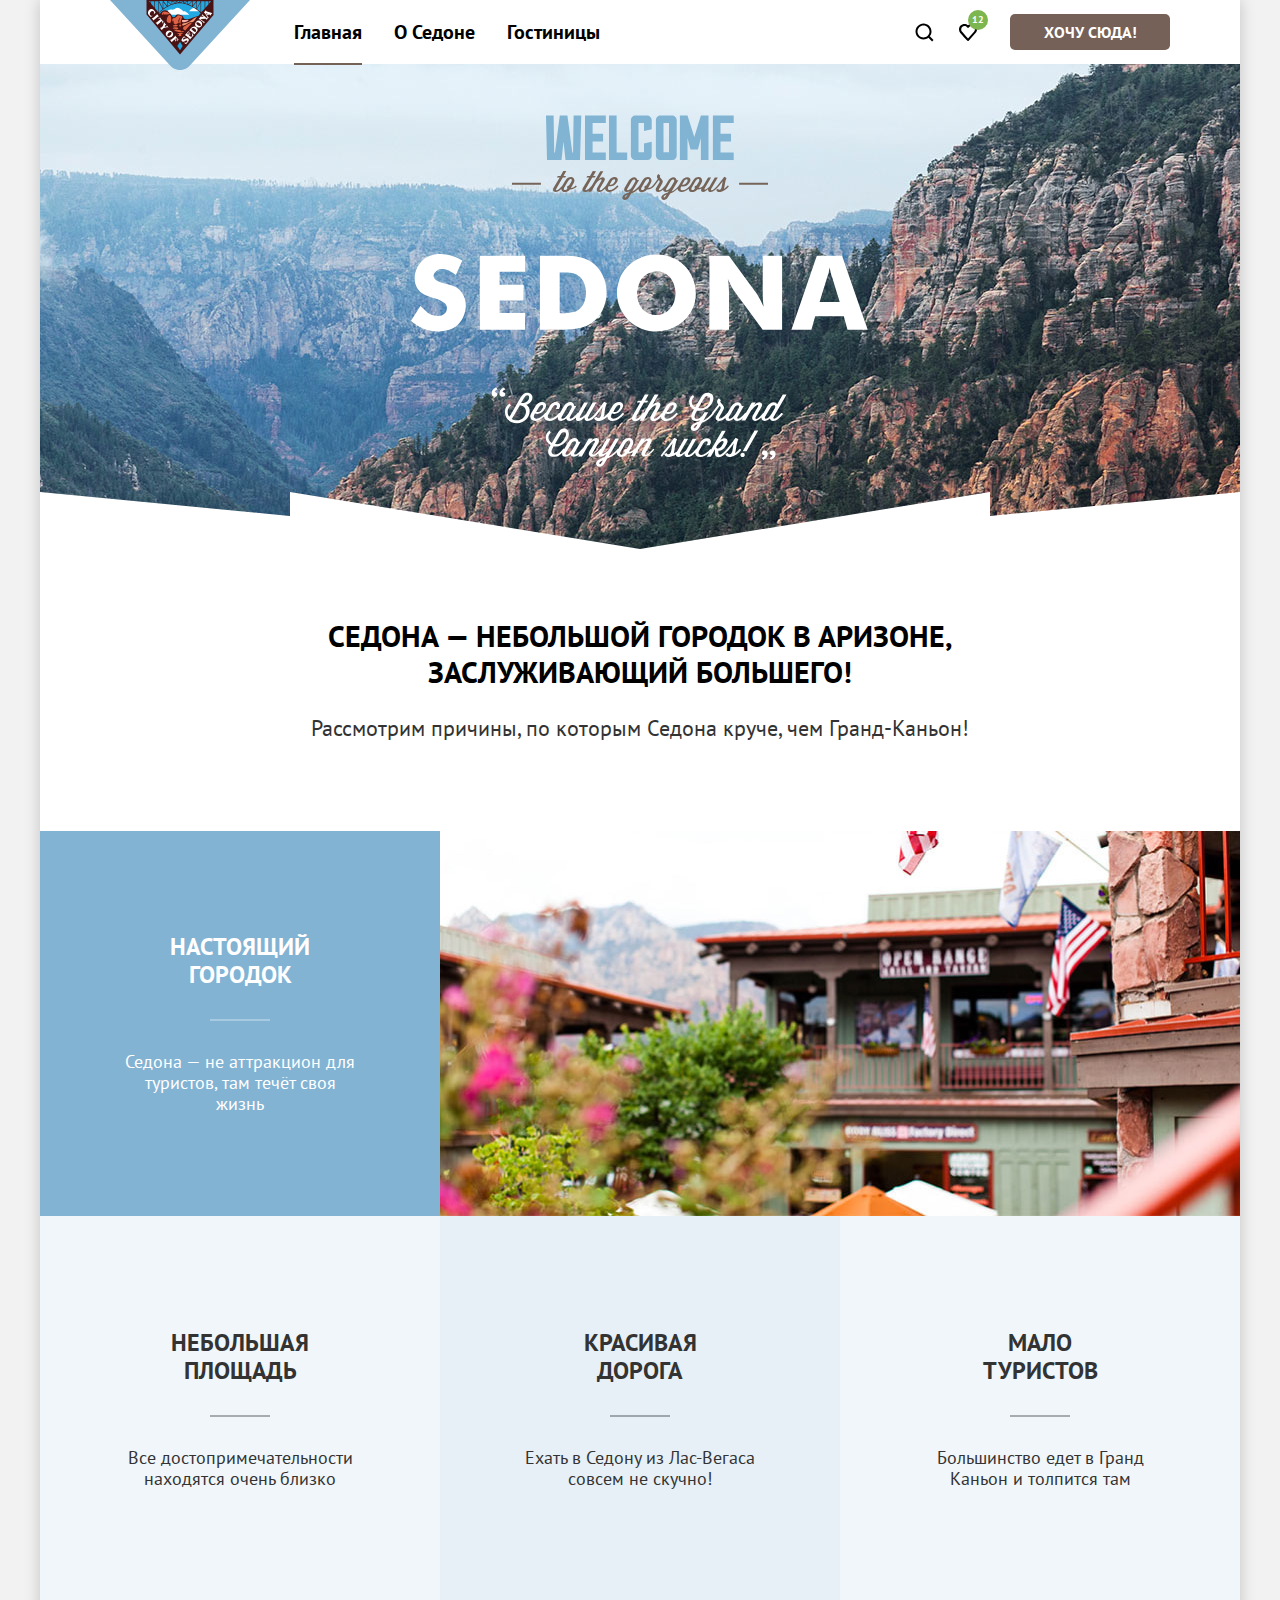
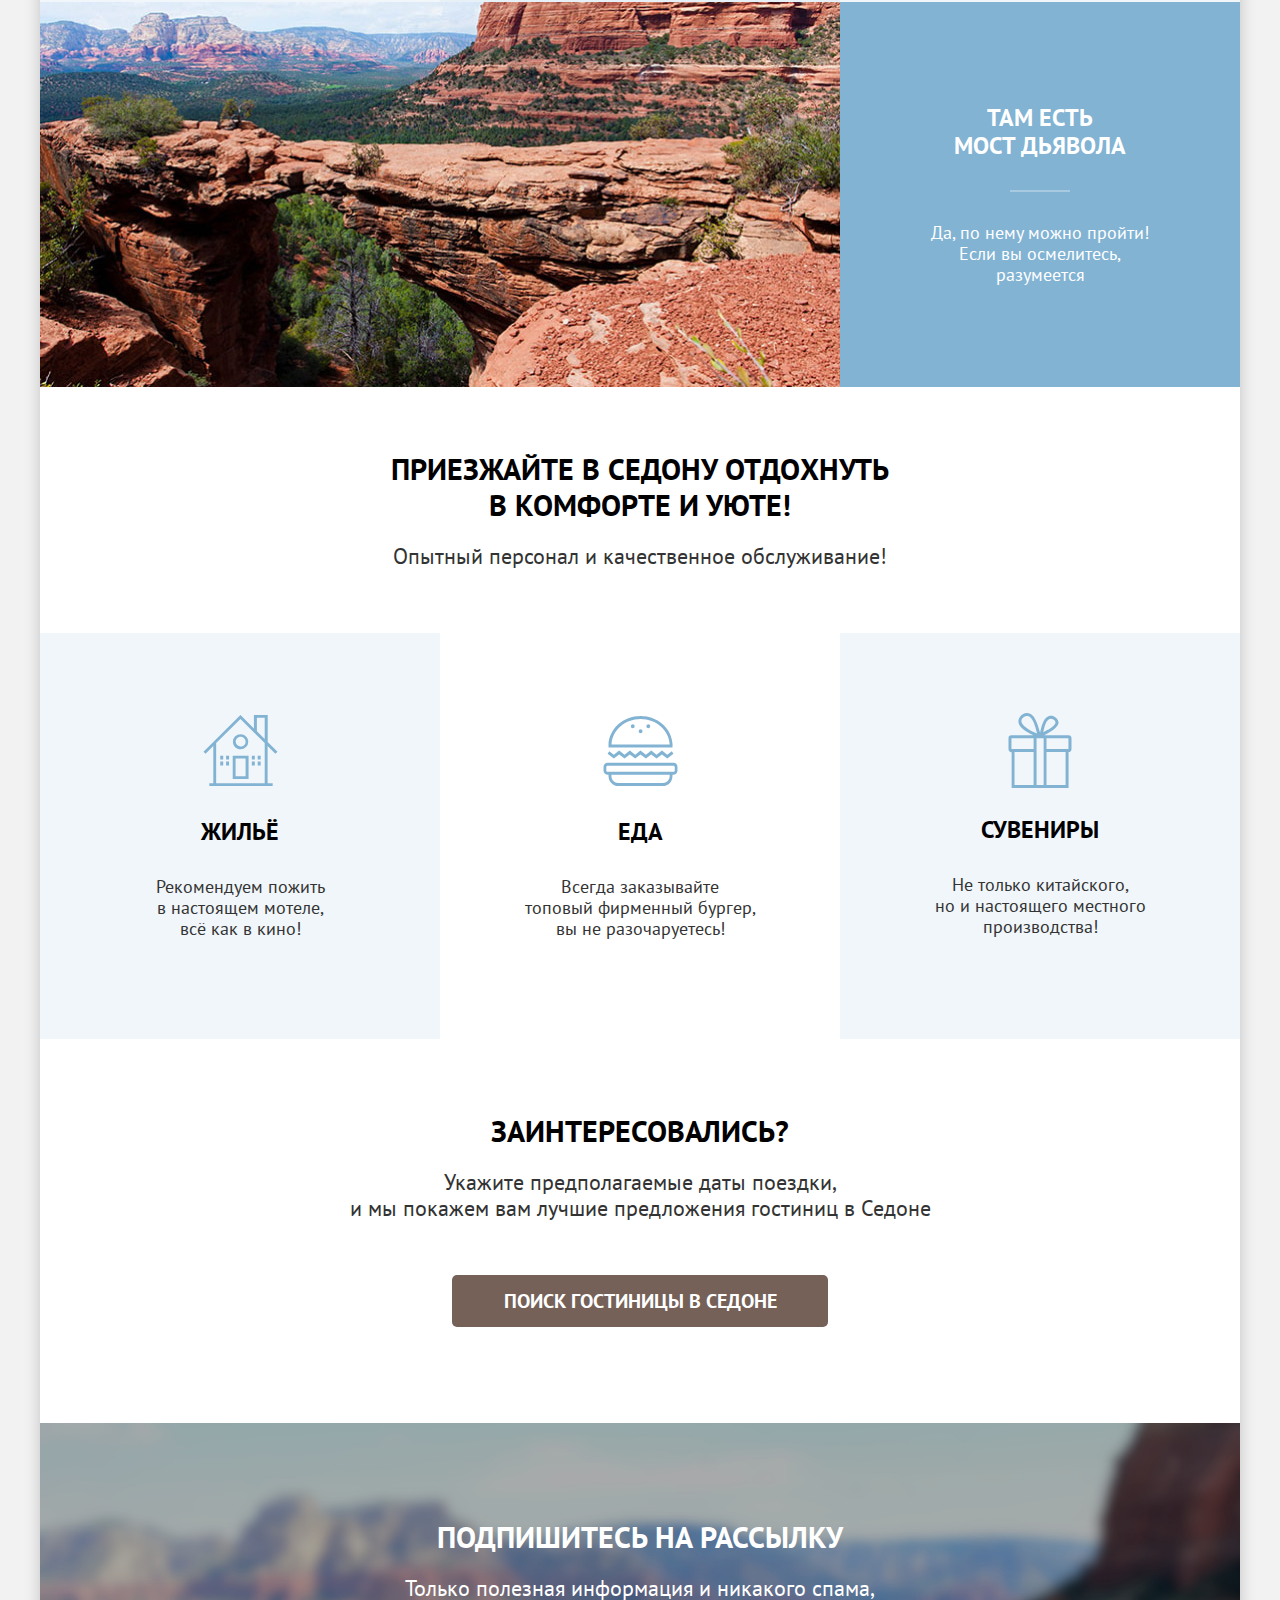
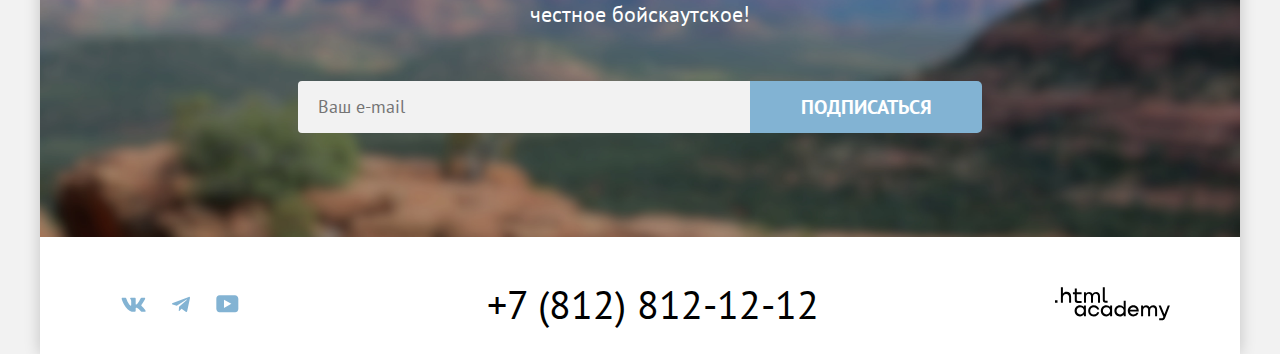
==== commit 736e9112: "Исправления после проверки" ====
--- a/index.html
+++ b/index.html
@@ -1,162 +1,221 @@
 <!DOCTYPE html>
 <html lang="ru">
-	<head>
-		<meta charset="utf-8">
-		<title>HTML Academy: Седона</title>
-		<link rel="icon" href="favicon.ico" type="image/x-icon">
-		<link rel="stylesheet" href="styles/styles.css">
-	</head>
-	<body>
-		<div class="wrapper">
-			<header class="page-header" data-test="header">
-				<nav class="navigation">
-					<a href="index.html" aria-current="page" class="logo">
-						<img src="images/logo.svg" width="140" height="70" alt="Логотип компании Седона, мост и горы обрамленные в перевернутый треугольник">
-					</a>
-
-					<ul class="navigation-list">
-						<li class="navigation-item">
-							<a class="navigation-link active" aria-current="page" href="index.html">Главная</a>
-						</li>
-						<li class="navigation-item">
-							<a class="navigation-link" href="#">О Седоне</a>
-						</li>
-						<li class="navigation-item">
-							<a class="navigation-link" href="catalog.html">Гостиницы</a>
-						</li>
-					</ul>
-
-					<ul class="navigation-list navigation-user">
-						<li class="navigation-item-user">
-							<a class="navigation-link navigation-search-icon" href="#">
-								<span class="visually-hidden">Поиск</span>
-							</a>
-						</li>
-						<li class="navigation-item-user">
-							<a class="navigation-link favorite-link navigation-favorite-icon" href="#">
-								<span class="visually-hidden">Гостиниц в избранном</span>
-								<span class="count-favorite">12</span>
-							</a>
-						</li>
-						<li class="navigation-item-user navigation-btn">
-							<a class="btn btn-basic" href="#">Хочу сюда</a>
-						</li>
-					</ul>
-				</nav>
-			</header>
-
-			<main class="main-container"  data-test="main">
-
-				<section class="promo" data-test="hero">
-					<h1 class="visually-hidden">Седона городок в Аризоне</h1>
-					<img class="promo-img" src="images/welcome.svg" width="458" height="352" lang="en" alt="Welcome to the gorgeus Sedona! Because the Grand Ganyon sucks!">
-				</section>
-
-				<section class="advantage" data-test="advantages">
-					<h2 class="visually-hidden">Преимущества</h2>
-					<p class="title-section advantage-section">Седона — небольшой городок в Аризоне, заслуживающий большего!</p>
-					<p class="advantage-description">Рассмотрим причины, по которым Седона круче, чем Гранд-Каньон!</p>
-
-					<ul class="advantage-list">
-						<li class="advantage-item advantage-item-big">
-							<div class="advantage-wrap">
-								<h3 class="advantage-title">Настоящий<br>городок</h3>
-								<p class="advantage-text">Седона — не аттракцион для туристов, там течёт своя жизнь</p>
-							</div>
-							<img class="advantage-img" src="images/photo-1.jpg" width="800" height="385" alt="Цветущие кустарники на фоне старинных зданий в стиле дикого запада">
-						</li>
-						<li class="advantage-item advantage-card square">
-							<div class="advantage-wrap">
-								<h3 class="advantage-title">Небольшая<br>площадь</h3>
-								<p class="advantage-text">Все достопримечательности находятся очень близко</p>
-							</div>
-						</li>
-						<li class="advantage-item advantage-card road">
-							<div class="advantage-wrap">
-								<h3 class="advantage-title">Красивая<br>дорога</h3>
-								<p class="advantage-text">Ехать в Седону из Лас-Вегаса совсем не скучно!</p>
-							</div>
-						</li>
-						<li class="advantage-item advantage-card tourist">
-							<div class="advantage-wrap">
-								<h3 class="advantage-title">Мало<br>туристов</h3>
-								<p class="advantage-text">Большинство едет в Гранд Каньон и толпится там</p>
-							</div>
-						</li>
-						<li class="advantage-item advantage-item-big advantage-item-reverse">
-							<div class="advantage-wrap">
-								<h3 class="advantage-title">Там есть<br>мост дьявола</h3>
-								<p class="advantage-text">Да, по нему можно пройти! Если вы осмелитесь, разумеется</p>
-							</div>
-							<img class="advantage-img" src="images/photo-2.jpg" width="800" height="385" alt="Мост дьявола, горный хребет">
-						</li>
-					</ul>
-
-				</section>
-
-				<section class="about">
-					<h2 class="title-section about-title-section">Приезжайте в Седону отдохнуть в комфорте и уюте!</h2>
-					<p class="about-text">Опытный персонал и качественное обслуживание!</p>
-					<ul class="about-list">
-						<li class="about-item about-item-house">
-							<h3 class="about-title">Жильё</h3>
-							<p class="about-description">Рекомендуем пожить в&nbsp;настоящем мотеле, всё как в кино!</p>
-						</li>
-						<li class="about-item about-item-food">
-							<h3 class="about-title">Еда</h3>
-							<p class="about-description">Всегда заказывайте топовый&nbsp;фирменный бургер, вы не разочаруетесь!</p>
-						</li>
-						<li class="about-item about-item-souvenirs">
-							<h3 class="about-title">Сувениры</h3>
-							<p class="about-description">Не только китайского, но и&nbsp;настоящего местного производства!</p>
-						</li>
-					</ul>
-				</section>
-
-				<section class="lead" data-test="search">
-					<h2 class="lead-title title-section">Заинтересовались?</h2>
-					<p class="lead-text">Укажите предполагаемые даты поездки, и мы покажем вам лучшие предложения гостиниц в Седоне</p>
-					<a class="lead-link btn btn-basic btn-big" href="#">Поиск гостиницы в Седоне</a>
-				</section>
-				<section class="subscribe subscribe-picture"  data-test="subscribe">
-					<h2 class="title-section subscribe-title">Подпишитесь на рассылку</h2>
-					<p class="subscribe-text">Только полезная информация и никакого спама, честное бойскаутское!</p>
-					<form action="https://echo.htmlacademy.ru/" class="subscribe-form" method="post">
-						<label class="subscribe-form-email">
-							<input class="control-input subscribe-input" type="email" name="email" placeholder="Ваш e-mail">
-							<span class="visually-hidden">Ваш e-mail</span>
-						</label>
-						<button class="btn btn-second btn-big" type="submit">Подписаться</button>
-					</form>
-				</section>
-
-			</main>
-
-			<footer class="page-footer"  data-test="footer">
-				<h2 class="visually-hidden">Контакты и социальные сети</h2>
-				<ul class="social-list">
-						<li class="social-item">
-								<a class="social-link social-item-vk" href="https://vk.com/htmlacademy">
-										<span class="visually-hidden">Вконтакте</span>
-								</a>
-						</li>
-						<li class="social-item">
-								<a class="social-link social-item-tg" href="https://t.me/htmlacademy">
-										<span class="visually-hidden">Телеграмм</span>
-								</a>
-						</li>
-						<li class="social-item">
-								<a class="social-link social-item-yt" href="https://www.youtube.com/user/htmlacademyru">
-										<span class="visually-hidden">Youtube</span>
-								</a>
-						</li>
-				</ul>
-				<a class="phone-footer" href="tel:+78128121212">+7 (812) 812-12-12</a>
-				<a class="dev-company" href="https://htmlacademy.ru/" target="_blank">
-						<!-- <img src="images/academy-logo.svg" width="115" height="34" alt="Логотип компании HTML академия"> -->
-				</a>
-			</footer>
-		</div>
-	</body>
-
+  <head>
+    <meta charset="utf-8">
+    <title>HTML Academy: Седона</title>
+    <link rel="icon" href="favicon.ico" type="image/x-icon">
+    <link rel="icon" type="image/png" sizes="32x32" href="favicon.png">
+    <link rel="stylesheet" href="styles/styles.css">
+  </head>
+  <body>
+    <div class="wrapper">
+      <header class="page-header" data-test="header">
+        <nav class="navigation">
+          <a href="index.html" aria-current="page" class="logo">
+            <img src="images/logo.svg" width="140" height="70" alt="Логотип компании Седона, мост и горы обрамленные в перевернутый треугольник">
+          </a>
+
+          <ul class="navigation-list">
+            <li class="navigation-item">
+              <a class="navigation-link active" aria-current="page" href="index.html">Главная</a>
+            </li>
+            <li class="navigation-item">
+              <a class="navigation-link" href="#">О Седоне</a>
+            </li>
+            <li class="navigation-item">
+              <a class="navigation-link" href="catalog.html">Гостиницы</a>
+            </li>
+          </ul>
+
+          <ul class="navigation-list navigation-user">
+            <li class="navigation-item-user">
+              <a class="navigation-link navigation-search-icon" href="#">
+                <span class="visually-hidden">Поиск</span>
+              </a>
+            </li>
+            <li class="navigation-item-user">
+              <a class="navigation-link favorite-link navigation-favorite-icon" href="#">
+                <span class="visually-hidden">Гостиниц в избранном</span>
+                <span class="count-favorite">12</span>
+              </a>
+            </li>
+            <li class="navigation-item-user navigation-btn">
+              <a class="btn btn-basic" href="#">Хочу сюда!</a>
+            </li>
+          </ul>
+        </nav>
+      </header>
+
+      <main class="main-container"  data-test="main">
+
+        <section class="promo" data-test="hero">
+          <h1 class="visually-hidden">Седона городок в Аризоне</h1>
+          <img class="promo-img" src="images/welcome.svg" width="458" height="352" lang="en" alt="Welcome to the gorgeus Sedona! Because the Grand Ganyon sucks!">
+        </section>
+
+        <section class="advantage" data-test="advantages">
+          <h2 class="visually-hidden">Преимущества</h2>
+          <p class="title-section advantage-section">Седона — небольшой городок в Аризоне, заслуживающий большего!</p>
+          <p class="advantage-description">Рассмотрим причины, по которым Седона круче, чем Гранд-Каньон!</p>
+
+          <ul class="advantage-list">
+            <li class="advantage-item advantage-item-big">
+              <div class="advantage-wrap">
+                <h3 class="advantage-title">Настоящий<br>городок</h3>
+                <p class="advantage-text">Седона — не аттракцион для туристов, там течёт своя жизнь</p>
+              </div>
+              <img class="advantage-img" src="images/photo-1.jpg" width="800" height="385" alt="Цветущие кустарники на фоне старинных зданий в стиле дикого запада">
+            </li>
+            <li class="advantage-item advantage-card square">
+              <div class="advantage-wrap">
+                <h3 class="advantage-title">Небольшая<br>площадь</h3>
+                <p class="advantage-text">Все достопримечательности находятся очень близко</p>
+              </div>
+            </li>
+            <li class="advantage-item advantage-card road">
+              <div class="advantage-wrap">
+                <h3 class="advantage-title">Красивая<br>дорога</h3>
+                <p class="advantage-text">Ехать в Седону из Лас-Вегаса совсем не скучно!</p>
+              </div>
+            </li>
+            <li class="advantage-item advantage-card tourist">
+              <div class="advantage-wrap">
+                <h3 class="advantage-title">Мало<br>туристов</h3>
+                <p class="advantage-text">Большинство едет в Гранд Каньон и толпится там</p>
+              </div>
+            </li>
+            <li class="advantage-item advantage-item-big advantage-item-reverse">
+              <div class="advantage-wrap">
+                <h3 class="advantage-title">Там есть<br>мост дьявола</h3>
+                <p class="advantage-text">Да, по нему можно пройти! Если вы осмелитесь, разумеется</p>
+              </div>
+              <img class="advantage-img" src="images/photo-2.jpg" width="800" height="385" alt="Мост дьявола, горный хребет">
+            </li>
+          </ul>
+        </section>
+
+        <section class="about" data-test="service">
+          <h2 class="title-section about-title-section">Приезжайте в Седону отдохнуть<br> в комфорте и уюте!</h2>
+          <p class="about-text">Опытный персонал и качественное обслуживание!</p>
+          <ul class="about-list">
+            <li class="about-item about-item-house">
+              <h3 class="about-title">Жильё</h3>
+              <p class="about-description">Рекомендуем пожить<br>в настоящем мотеле,<br>всё как в кино!</p>
+            </li>
+            <li class="about-item about-item-food">
+              <h3 class="about-title">Еда</h3>
+              <p class="about-description">Всегда заказывайте<br>топовый фирменный бургер,<br>вы не разочаруетесь!</p>
+            </li>
+            <li class="about-item about-item-souvenirs">
+              <h3 class="about-title">Сувениры</h3>
+              <p class="about-description">Не только китайского,<br>но и настоящего местного<br>производства!</p>
+            </li>
+          </ul>
+        </section>
+
+        <section class="lead" data-test="search">
+          <h2 class="lead-title title-section">Заинтересовались?</h2>
+          <p class="lead-text">Укажите предполагаемые даты поездки,<br> и мы покажем вам лучшие предложения гостиниц в Седоне</p>
+          <a class="lead-link btn btn-basic btn-big" href="#">Поиск гостиницы в Седоне</a>
+        </section>
+        <section class="subscribe subscribe-picture"  data-test="subscribe">
+          <h2 class="title-section subscribe-title">Подпишитесь на рассылку</h2>
+          <p class="subscribe-text">Только полезная информация и никакого спама, честное бойскаутское!</p>
+          <form action="https://echo.htmlacademy.ru/" class="subscribe-form" method="post">
+            <label class="subscribe-form-email">
+                <input class="control-input subscribe-input" type="email" name="email" placeholder="Ваш e-mail" required>
+                <span class="visually-hidden">Ваш e-mail</span>
+            </label>
+            <button class="btn btn-second btn-big" type="submit">Подписаться</button>
+          </form>
+        </section>
+
+      </main>
+
+      <footer class="page-footer"  data-test="footer">
+        <h2 class="visually-hidden">Контакты и социальные сети</h2>
+        <ul class="social-list">
+          <li class="social-item">
+            <a class="social-link social-item-vk" target="_blank" rel="noreferrer noopener" href="https://vk.com/htmlacademy">
+              <span class="visually-hidden">Вконтакте</span>
+            </a>
+          </li>
+          <li class="social-item">
+            <a class="social-link social-item-tg" target="_blank" rel="noreferrer noopener" href="https://t.me/htmlacademy">
+              <span class="visually-hidden">Телеграмм</span>
+            </a>
+          </li>
+          <li class="social-item">
+            <a class="social-link social-item-yt" target="_blank" rel="noreferrer noopener" href="https://www.youtube.com/user/htmlacademyru">
+              <span class="visually-hidden">Youtube</span>
+            </a>
+          </li>
+        </ul>
+        <div class="contacts">
+          <a class="phone-footer" href="tel:+78128121212">+7 (812) 812-12-12</a>
+        </div>
+        <a class="dev-company" href="https://htmlacademy.ru/" target="_blank" rel="noreferrer noopener"></a>
+      </footer>
+
+      <div id="myDialog" class="modal-container modal-close">
+        <div class="modal">
+          <button type="button" class="modal-close-button">
+              <span class="visually-hidden">Закрыть</span>
+          </button>
+          <section class="modal-content">
+            <h2 class="modal-title">Поиск гостиницы в Седоне</h2>
+
+            <form class="find-form" action="https://echo.htmlacademy.ru/" method="post">
+
+              <div class="wrapper-date">
+                <label class="find-form-label calendar-label" for="date_in">Дата Заезда:</label>
+                <p class="wrapper-field">
+                  <input class="date-form-field field-modal" type="text" id="date_in" name="date_in" value="27 апреля 2020" placeholder="Укажите дату" required>
+                  <span class="find-field-text error-field">Мы не можем отправить вас в прошлое.</span>
+                </p>
+
+                <label class="find-form-label calendar-label" for="date_out">Дата Выезда:</label>
+                <p class="wrapper-field">
+                  <input class="date-form-field field-modal" type="text" id="date_out" name="date_out" value="1 сентября 2023" placeholder="Укажите дату" required>
+                  <span class="find-field-text">На эти даты есть свободные номера. Пока есть.</span>
+                </p>
+              </div>
+
+
+              <div class="wrapper-count">
+
+                <div class="find-form-adult-label">
+                  <label class="find-form-label find-form-label-adult" for="adult">Взрослые:</label>
+                  <div class="input-plus-minus-adult">
+                    <button type="button" class="button-counter button-minus"><span class="visually-hidden">Увеличить количество взрослых</span></button>
+                    <input class="field-count field-modal" type="text" id="adult" name="adult" placeholder="2" value="2" required>
+                    <button type="button" class="button-counter button-plus"><span class="visually-hidden">Уменьшить количество взрослых</span></button>
+                  </div>
+                </div>
+
+
+                <div class="find-form-kids-label">
+                  <label class="find-form-label  find-form-label-kids" for="kids">Дети:</label>
+                  <div class="tooltip">
+                    <button class="tooltip-toggle" type="button" aria-labelledby="tooltip-label-kids" ></button>
+                    <div class="tooltip-text" id="tooltip-label-kids" role="tooltip">Укажите количество детей, которые будут с вами, возраст которых от 6 до 18 лет. Дети до 6 лет размещаются бесплатно.</div>
+                  </div>
+
+                  <div class="input-plus-minus-kids">
+                    <button type="button" class="button-counter button-minus"><span class="visually-hidden">Увеличить количество детей</span></button>
+                    <input class="field-count field-modal" type="text" id="kids" name="kids" placeholder="0" value="22">
+                    <button type="button" class="button-counter button-plus"><span class="visually-hidden">Уменьшить количество детей</span></button>
+                  </div>
+                </div>
+
+              </div>
+
+              <button class="btn btn-second btn-modal" type="submit">Найти</button>
+            </form>
+          </section>
+        </div>
+      </div>
+
+    </div>
+  </body>
 </html>
--- a/styles/styles.css
+++ b/styles/styles.css
@@ -24,7 +24,7 @@
   font-size: 22px;
   line-height: 26px;
 
-  background-color: #F2F2F2;
+  background-color: #f2f2f2;
   color: #333333;
   margin: 0;
   height: 100%;
@@ -32,7 +32,7 @@
 
 .main-container{
   flex-grow: 1;
-  background-color: #FFFFFF;
+  background-color: #ffffff;
 }
 
 .container{
@@ -43,21 +43,19 @@
 .wrapper{
   width: 1200px;
   margin: 0 auto;
-  box-shadow: 0 0 15px 0 #00000033;
+  box-shadow: 0 0 15px 0 rgba(0, 0, 0, 0.2);
   display: flex;
   flex-direction: column;
   min-height: 100%;
 }
 
 .page-header{
-  background-color: #FFFFFF;
+  background-color: #ffffff;
   color: #000000;
   font-size: 20px;
   font-weight: 700;
   line-height: 24px;
 }
-
-
 
 .btn{
   font-family: inherit;
@@ -71,8 +69,31 @@
   border-radius: 5px;
   padding: 8px 15px;
   display: block;
-  /* width: 100%; */
   cursor: pointer;
+}
+
+.btn:not(.btn-inline):disabled{
+  background-color: #e5e5e5;
+  color:#ffffff;
+  cursor: default;
+}
+
+.btn.btn-inline:disabled{
+  color:rgba(255, 255, 255, .1);
+  cursor: default;
+}
+
+
+a.btn:not([href]), a.btn:not([href]):hover {
+  background-color: #E5E5E5;
+  color: #FFFFFF;
+  pointer-events: none;
+}
+
+.btn-basic:not(:disabled):active {
+  background-color: #e5e5e5;
+  color:#ffffff;
+  cursor: default;
 }
 
 .control-input, .select{
@@ -84,84 +105,82 @@
 
 .select{
   color: #333333;
-  background-color: #FFFFFF;
+  background-color: #ffffff;
   line-height: 21px;
 }
 
 .btn-basic{
   background-color: #756157;
-  color: #FFFFFF;
-}
-
-.btn-basic:hover{
-    background-color: #615048;
-}
-.btn-basic:active{
-    background-color:#756157;
-    color: #FFFFFF4D;
-}
+  color: #ffffff;
+}
+
+.btn-basic:not(:disabled):hover
+{
+  background-color: #615048;
+}
+
+.btn-basic:not(:disabled):active{
+  background-color:#756157;
+  color: rgba(255, 255, 255, 0.3);
+}
+
 .btn-basic:focus{
-    background-color: #615048;
-}
-
+  background-color: #615048;
+}
 
 .btn-second{
-  background-color: #82B3D3;
-  color: #FFFFFF;
-}
-
-.btn-second:hover{
-    background-color: #68A2CA;
-}
-.btn-second:active{
-    background-color:#82B3D3;
-    color: #FFFFFF4D;
-}
+  background-color: #82b3d3;
+  color: #ffffff;
+}
+
+.btn-second:not(:disabled):hover{
+  background-color: #68a2ca;
+}
+
+.btn-second:not(:disabled):active{
+  background-color:#82b3d3;
+  color: rgba(255, 255, 255, 0.3);
+}
+
 .btn-second:focus{
-    background-color: #68A2CA;
-}
-
+  background-color: #68a2ca;
+}
 
 .btn-select{
-  background-color: #7DB54F;;
-  color: #FFFFFF;
-}
-
-.btn-select:hover{
-    background-color: #6C9E42;
-}
-.btn-select:active{
-    background-color:#7DB54F;
-    color: #FFFFFF4D;
-}
+  background-color: #7dB54f;
+  color: #ffffff;
+}
+
+.btn-select:not(:disabled):hover{
+  background-color: #6c9e42;
+}
+
+.btn-select:not(:disabled):active{
+  background-color:#7db54f;
+  color: rgba(255, 255, 255, 0.3);
+}
+
 .btn-select:focus{
-    background-color: #6C9E42;
-}
-
+  background-color: #6c9e42;
+}
 
 .btn-inline{
   background-color: inherit;
-  color: #FFFFFF;
-}
-
-.btn-inline:hover{
-    color: #FFFFFF;
-    opacity: .6;
-}
-.btn-inline:active{
-    color:#FFFFFF4D;
-}
-.btn-inline:focus{
-    outline: 3px solid #83B3D3;
-}
-
-
-
-
+  color: #ffffff;
+}
+
+.btn-inline:not(:disabled):hover{
+  color: #ffffff;
+  opacity: .6;
+}
+
+.btn-inline:not(:disabled):active{
+  color:rgba(255, 255, 255, 0.3);
+}
 
 .btn-disabled{
-  background-color: #E5E5E5;
-  color:#FFFFFF;
+  background-color: #e5e5e5;
+  color:#ffffff;
 }
 
 .btn-big{
@@ -171,8 +190,8 @@
 }
 
 .btn-card{
-	padding: 8px 5px;
-	width: 130px;
+  padding: 8px 5px;
+  width: 130px;
 }
 
 .title-section{
@@ -189,19 +208,7 @@
   position: fixed;
   transform: scale(0);
 }
-/* visually-hidden v2 */
-/*
-.visually-hidden {
-  position: absolute;
-  width: 1px;
-  height: 1px;
-  margin: -1px;
-  padding: 0;
-  border: 0;
-  clip: rect(0 0 0 0);
-  overflow: hidden;
-}
-*/
+
 .logo{
   z-index: 1;
   margin-bottom: -6px;
@@ -219,16 +226,15 @@
 }
 
 .navigation-link{
-    color: #000000;
-    text-decoration: none;
-    text-align: center;
-    padding: 20px 16px;
-    display: block;
-  }
+  color: #000000;
+  text-decoration: none;
+  text-align: center;
+  padding: 20px 16px;
+  display: block;
+}
 
 .navigation-item-user{
   display: block;
-  margin: 0 12px;
 }
 
 .navigation-btn{
@@ -241,38 +247,36 @@
 }
 
 .navigation-list{
-    list-style: none;
-    display: flex;
-    flex-wrap: wrap;
-    align-items: center;
-    margin: 0;
-    padding: 0;
-    z-index: 1;
-  }
-
+  list-style: none;
+  display: flex;
+  flex-wrap: wrap;
+  align-items: center;
+  margin: 0;
+  padding: 0;
+  z-index: 1;
+}
 
 .navigation-search-icon{
-  background-image: url(../images/loupe.svg);
+  background-image: url("../images/loupe.svg");
   background-repeat: no-repeat;
   background-position: center;
   padding: 0;
-  width: 19px;
-  height: 19px;
+  width: 44px;
+  height: 44px;
 }
 
 .navigation-favorite-icon{
-  background-image: url(../images/heard.svg);
+  background-image: url("../images/heard.svg");
   background-repeat: no-repeat;
   background-position: center;
   padding: 0;
-  width: 19px;
-  height: 19px;
+  width: 44px;
+  height: 44px;
 }
 
 .navigation-search-icon:hover, .navigation-favorite-icon:hover{
-    opacity: 0.6;
-}
-
+  opacity: 0.6;
+}
 
 .navigation-link.active{
   text-decoration: underline;
@@ -280,9 +284,16 @@
   text-decoration-thickness: 2px;
   text-underline-offset: 24px;
 }
+
 .navigation-link:hover{
   color: #626161;
 }
+
+.navigation-link:active{
+  color: #626161;
+  opacity: .3;
+}
+
 .navigation-link:focus{
   color: #626161;
   outline: none;
@@ -290,18 +301,19 @@
 }
 
 .navigation-user{
+  flex-wrap: nowrap;
   margin-left: auto;
 }
 
 .promo{
-  background-image: url(../images/divider.svg),url(../images/promo.jpg);
+  background-image: url("../images/divider.svg"),url("../images/promo.jpg");
   background-size: 100% auto, cover;
   background-position: bottom, top;
   background-repeat:no-repeat;
   background-color: #9cd8ff;
   color:#000000;
   padding-top: 51px;
-  padding-bottom: 82px;
+  padding-bottom: 6px;
   padding-right: 40px;
   padding-left: 40px;
   min-height: 428px;
@@ -312,21 +324,22 @@
   display: block;
   margin: 0 auto;
 }
+
 .favorite-link{
   position: relative;
 }
 
 .count-favorite{
-    font-size: 10px;
-    line-height: 19px;
-    color: #FFFFFF;
-    background-color: #7DB54F;
-    border-radius: 50%;
-    position: absolute;
-    width: 20px;
-    height: 20px;
-    text-align: center;
-    top: -50%;
+  font-size: 10px;
+  line-height: 19px;
+  color: #ffffff;
+  background-color: #7db54f;
+  border-radius: 50%;
+  position: absolute;
+  width: 20px;
+  height: 20px;
+  text-align: center;
+  top: 0;
 }
 
 .advantage{
@@ -337,6 +350,10 @@
 .advantage-wrap{
   padding: 102px 82px;
   position: relative;
+}
+
+.advantage-card .advantage-wrap{
+  padding: 113px 82px;
 }
 
 .advantage-description{
@@ -359,7 +376,6 @@
 }
 
 .advantage-card{
-  /* max-width: 400px; */
   box-sizing: border-box;
   background-color: rgba(131, 179, 211, 0.2);
 
@@ -375,6 +391,7 @@
   font-weight: 700;
   text-transform: uppercase;
   margin: 0;
+
 }
 
 .advantage-title::after{
@@ -383,11 +400,12 @@
   margin-top: 20px;
   display: block;
   color: red;
-  border-bottom: 2px solid #0000004D;
+  border-bottom: 2px solid rgba(0, 0, 0, 0.3);
   margin: 30px auto;
 }
+
 .advantage-item-big .advantage-title::after{
-  border-bottom: 2px solid #FFFFFF4D;
+  border-bottom: 2px solid rgba(255, 255, 255, 0.3);
 }
 
 .advantage-text{
@@ -404,8 +422,8 @@
 }
 
 .advantage-item-big, .advantage-item-big p{
-  color: #FFFFFF;
-  background-color: #82B3D3;
+  color: #ffffff;
+  background-color: #82b3d3;
 }
 
 .advantage-img{
@@ -423,7 +441,6 @@
   flex-direction: row-reverse;
 }
 
-
 .about{
   text-align: center;
   padding-top: 64px;
@@ -449,9 +466,9 @@
 .about-item{
   list-style: none;
   padding-top: 80px;
-  padding-left: 30px;
-  padding-right: 30px;
-  padding-bottom: 80px;
+  padding-left: 40px;
+  padding-right: 40px;
+  padding-bottom: 100px;
   width: 400px;
   box-sizing: border-box;
 }
@@ -463,7 +480,7 @@
 }
 
 .about-item:nth-child(2n+1){
-  background-color: #83B3D31F;
+  background-color: rgba(131, 179, 211, 0.12);
 }
 
 .about-title{
@@ -481,7 +498,7 @@
   width: 75px;
   height: 75px;
   display: block;
-  background-image: url(../images/home.svg);
+  background-image: url("../images/home.svg");
   background-repeat: no-repeat;
   background-size: contain;
   background-position: center;
@@ -494,7 +511,7 @@
   width: 75px;
   height: 75px;
   display: block;
-  background-image: url(../images/food.svg);
+  background-image: url("../images/food.svg");
   background-repeat: no-repeat;
   background-size: contain;
   background-position: center;
@@ -507,7 +524,7 @@
   width: 75px;
   height: 75px;
   display: block;
-  background-image: url(../images/gift.svg);
+  background-image: url("../images/gift.svg");
   background-repeat: no-repeat;
   background-size: contain;
   background-position: center;
@@ -520,10 +537,9 @@
   margin-bottom: 20px;
 }
 
-
 .lead{
   text-align: center;
-  padding-top: 96px;
+  padding-top: 74px;
   padding-bottom: 96px;
 }
 
@@ -542,7 +558,7 @@
 }
 
 .lead-link{
-  max-width: 376px;
+  max-width: 346px;
   margin: 0 auto;
 }
 
@@ -551,8 +567,9 @@
   padding-top: 96px;
   padding-bottom: 104px;
 }
+
 .subscribe-picture{
-  background-image: url(../images/subscribe.jpg);
+  background-image: url("../images/subscribe.jpg");
   background-size: cover;
   background-repeat:no-repeat;
   background-color: #9cd8ff;
@@ -563,7 +580,7 @@
   font-size: 30px;
   line-height: 36px;
   font-weight: 700;
-  color:#FFFFFF;
+  color:#ffffff;
   margin-bottom: 20px;
 }
 
@@ -583,11 +600,28 @@
   width: 412px;
   padding: 14px 20px;
   border-radius: 4px 0 0 4px;
-  background-color: #F2F2F2;
+  background-color: #f2f2f2;
+}
+
+.subscribe-input:disabled{
+  background-color: #e6e6e6;
+  color: #a9a9a9;
+}
+
+.subscribe-input:not(:disabled):hover{
+  background-color: #e6e6e6;
+}
+
+.subscribe-input:not(:disabled):active{
+  background-color: #e6e6e6;
+}
+
+.subscribe-input:not(:disabled):focus{
+  background-color: #e6e6e6;
 }
 
 .subscribe-text{
-  color: #FFFFFF;
+  color: #ffffff;
   font-size: 22px;
   line-height: 26px;
   margin: 0 auto;
@@ -597,20 +631,27 @@
   padding-right: 30px;
 }
 
+.subscribe-light{
+  padding-top: 73px;
+}
+
 .subscribe-light > .subscribe-title{
   color: #000000;
 }
+
 .subscribe-light > .subscribe-text{
   color:#333333;
 }
+
 .page-footer{
-  background-color: #FFFFFF;
-  display: flex;
+  background-color: #ffffff;
+  display: flex;
+  flex-wrap: wrap;
   justify-content: space-between;
   max-width: 1060px;
   align-items: center;
   gap: 20px;
-  padding-top: 40px;
+  padding-top: 47px;
   padding-bottom: 30px;
   padding-left: 70px;
   padding-right: 70px;
@@ -620,15 +661,16 @@
   margin: 0;
   padding: 0;
   display: flex;
+  flex-wrap: wrap;
+  max-width: 141px;
 }
 
 .social-item {
-    list-style: none;
-    /* padding: 5px 10px; */
+  list-style: none;
 }
 
 .social-link{
-  --bgc: #83B3D3;
+  --bgc: #83b3d3;
   width: 47px;
   height: 40px;
   display: flex;
@@ -637,40 +679,51 @@
 }
 
 .social-link:before{
-    content: "";
-    width: 25px;
-    height: 25px;
-    display: inline-block;
-    vertical-align: middle;
-    mask-repeat: no-repeat;
-    mask-position: center;
-    mask-image: var(--icon-social);
-    background-color: var(--bgc);
+  content: "";
+  width: 25px;
+  height: 25px;
+  display: inline-block;
+  vertical-align: middle;
+  -webkit-mask-repeat: no-repeat;
+  mask-repeat: no-repeat;
+  -webkit-mask-position: center;
+  mask-position: center;
+  -webkit-mask-image: var(--icon-social);
+  mask-image: var(--icon-social);
+  background-color: var(--bgc);
 }
 
 .social-link:hover{
-    --bgc: #68A2CA;
-}
+  --bgc: #68a2ca;
+}
+
 .social-link:active{
-    --bgc: #68A2CA4D;
-}
+  --bgc: #68a2ca;
+  opacity: .3;
+}
+
 .social-link:focus{
-    --bgc: #68A2CA;
-}
-
+  --bgc: #68a2ca;
+}
 
 .social-item-vk{
-    --icon-social: url(../images/vk.svg);
+  --icon-social: url("../images/vk.svg");
 }
 
 .social-item-tg{
-    --icon-social: url(../images/tg.svg);
+  --icon-social: url("../images/tg.svg");
 }
 
 .social-item-yt{
-    --icon-social: url(../images/yt.svg);
-}
-
+  --icon-social: url("../images/yt.svg");
+}
+.contacts{
+  max-width: 720px;
+  display: flex;
+  flex-wrap: wrap;
+  gap: 10px;
+  justify-content: center;
+}
 .phone-footer{
   color: #000000;
   text-decoration: none;
@@ -680,44 +733,46 @@
 }
 
 .phone-footer:hover{
-    color: #756157;
+  color: #756157;
 }
 
 .phone-footer:active{
-    color: #7561574D;
+  color: #756157;
+  opacity: .3;
 }
 
 .phone-footer:focus{
-    color: #756157;
-}
-
-
+  color: #756157;
+}
 
 .dev-company:after{
-    content: "";
-    width: 115px;
-    height: 34px;
-    display: block;
-    mask-image: url(../images/academy-logo.svg);
-    background-color: #000000;
+  content: "";
+  width: 115px;
+  height: 34px;
+  display: block;
+  -webkit-mask-image: url("../images/academy-logo.svg");
+  mask-image: url("../images/academy-logo.svg");
+  background-color: #000000;
 }
 
 .dev-company:hover::after{
-    background-color: #756157;
-}
+  background-color: #756157;
+}
+
 .dev-company:active::after{
-    background-color: #7561574D;
-}
+  background-color: #756157;
+  opacity: .3;
+}
+
 .dev-company:focus::after{
-    background-color: #756157;
-}
-
+  background-color: #756157;
+}
 
 .inner-header{
-  background-image: url(../images/filter-bg.jpg);
+  background-image: url("../images/filter-bg.jpg");
   background-size: cover;
   background-repeat:no-repeat;
-  color: #FFFFFF;
+  color: #ffffff;
   background-color: #9cd8ff;
   padding: 70px;
   padding-top: 35px;
@@ -734,7 +789,7 @@
 .breadcrumbs{
   margin: 0;
   padding: 0;
-  margin-bottom: 40px;
+  margin-bottom: 37px;
   display: flex;
   flex-wrap: wrap;
   align-items: center;
@@ -747,42 +802,44 @@
 }
 
 .breadcrumbs-link{
-  color: #FFFFFF;
+  color: #ffffff;
   font-size: 16px;
   cursor: pointer;
   text-decoration: none;
-  /* line-height: 21px; */
 }
 
 .breadcrumbs-home-link:after{
-    content: "";
-    mask-image: url(../images/home-icon.svg);
-    width: 12px;
-    height: 12px;
-    background-color: #FFFFFF;
-    margin: auto;
-    display: block;
+  content: "";
+  -webkit-mask-image: url("../images/home-icon.svg");
+  mask-image: url("../images/home-icon.svg");
+  width: 12px;
+  height: 12px;
+  background-color: #ffffff;
+  margin: auto;
+  display: block;
 }
 
 .breadcrumbs-home-link:hover::after{
-    opacity: .6;
+  opacity: .6;
 }
 
 .breadcrumbs-item:not(:first-child)::before{
-    content: "";
-    mask-image: url(../images/bread-line.svg);
-    display: block;
-    width: 7px;
-    height: 10px;
-    background-color: #FFFFFF;
-    margin: auto 10px;
+  content: "";
+  -webkit-mask-image: url("../images/bread-line.svg");
+  mask-image: url("../images/bread-line.svg");
+  display: block;
+  width: 7px;
+  height: 10px;
+  background-color: #ffffff;
+  margin: auto 10px;
 }
 
 .breadcrumbs-link:not(.breadcrumbs-home-link):hover{
   opacity: .6;
 }
+
 .breadcrumbs-link:not(.breadcrumbs-home-link):active{
-  opacity: .6;
+  opacity: .3;
 }
 
 .catalog-filter-title{
@@ -797,6 +854,7 @@
   max-width: 170px;
   margin-bottom: 16px;
 }
+
 .catalog-filter-item:last-child{
   margin-bottom: 0;
 }
@@ -805,7 +863,10 @@
   border: none;
   padding: 0;
   margin: 0;
-
+}
+
+.catalog-filter-property{
+  max-width: 170px;
 }
 
 .catalog-filter-list{
@@ -840,10 +901,11 @@
   background-color: rgba(255, 255, 255, .3);
   width: 100%;
 }
+
 .range-bar {
   position: absolute;
   height: 100%;
-  background-color: #FFFFFF;
+  background-color: #ffffff;
 }
 
 .range-toggle {
@@ -856,14 +918,20 @@
   border: none;
 }
 
-
-
-.range-toggle:active{
-  outline: 2px solid #83B3D3;
-}
-.range-toggle:focus {
-  outline: 3px solid #83B3D3;
-}
+.range-toggle:disabled{
+  background-color: #e5e5e5;
+  color:#ffffff;
+  cursor: default;
+}
+
+.range-toggle:not(:disabled):hover{
+  box-shadow: 0 4px 10px 0 rgba(0, 0, 0, 0.25);
+}
+
+.range-toggle:not(:disabled):active{
+  outline: 2px solid #83b3d3;
+}
+
 .toggle-min {
   top: 50%;
   transform: translateY(-50%);
@@ -876,52 +944,72 @@
   right: -10px;
 }
 
-
 .control {
   display: flex;
   align-items: center;
 }
 
 .control-input[type="checkbox"] {
+  -webkit-appearance: none;
+  -moz-appearance: none;
   appearance: none;
-    display: flex;
-    align-items: center;
-    justify-content: center;
-    width: 20px;
-    height: 20px;
-    border-radius: 4px;
-    background-color: #FFFFFF;
-    margin: 0;
-    margin-right: 16px;
-}
+  display: flex;
+  align-items: center;
+  justify-content: center;
+  min-width: 20px;
+  height: 20px;
+  border-radius: 4px;
+  background-color: #ffffff;
+  margin: 0;
+  margin-right: 16px;
+}
+
+.control-input[type="checkbox"]:disabled,
+.control-input[type="checkbox"]:disabled+span
+{
+  opacity: .3;
+}
+
 .control-input[type="checkbox"]:checked::before {
   content: "";
   width: 70%;
   height: 70%;
-  background: #3F5E72;
-  mask: url(../images/check.svg) no-repeat center / contain;
-}
-
+  background: #3f5e72;
+  -webkit-mask: url("../images/check.svg") no-repeat center / contain;
+  mask: url("../images/check.svg") no-repeat center / contain;
+}
 
 .control-input[type="radio"] {
+  -webkit-appearance: none;
+  -moz-appearance: none;
   appearance: none;
-    display: flex;
-    align-items: center;
-    justify-content: center;
-    width: 20px;
-    height: 20px;
-    border-radius: 50%;
-    background-color: #FFFFFF;
-    margin: 0;
-    margin-right: 16px;
-}
+  display: flex;
+  align-items: center;
+  justify-content: center;
+  min-width: 20px;
+  height: 20px;
+  border-radius: 50%;
+  background-color: #ffffff;
+  margin: 0;
+  margin-right: 16px;
+}
+
+.control-input[type="radio"]:disabled,
+.control-input[type="radio"]:disabled+span
+{
+  opacity: .3;
+}
+
 .control-input[type="radio"]:checked::before {
   content: "";
   width: 50%;
   height: 50%;
-  background: #3F5E72;
-  mask-image: url(../images/point.svg);
+  background: #3f5e72;
+  -webkit-mask-image: url("../images/point.svg");
+  mask-image: url("../images/point.svg");
+  -webkit-mask-repeat:  no-repeat;
   mask-repeat:  no-repeat;
+  -webkit-mask-position: center;
   mask-position: center;
 }
 
@@ -930,53 +1018,58 @@
   opacity: .6;
   cursor: pointer;
 }
+
 .control-input[type="checkbox"]:not(:disabled):active,
 .control-input[type="checkbox"]:not(:disabled):active + span{
   opacity: .3;
   cursor: pointer;
 }
-.control-input[type="checkbox"]:not(:disabled):focus{
-  outline: 3px solid #83B3D3;
-}
 
 .control-input[type="radio"]:not(:disabled):hover,
 .control-input[type="radio"]:not(:disabled):hover + span {
   opacity: .6;
   cursor: pointer;
 }
+
 .control-input[type="radio"]:not(:disabled):active,
 .control-input[type="radio"]:not(:disabled):active + span {
   opacity: .3;
   cursor: pointer;
 }
-.control-input[type="radio"]:not(:disabled):focus{
-  outline: 3px solid #83B3D3;
-}
 
 .control-price{
   position: absolute;
   top: 10px;
   right: 10px;
-  color: #A9A9A9;
-
+  color: #a9a9a9;
 }
 
 .price-filter{
   font-weight: 700;
   width: 103px;
-  background-color: #F2F2F2;
+  background-color: #f2f2f2;
   padding: 12px 20px;
 }
 
-.price-filter:hover{
-  background-color: #E6E6E6;
-}
-.price-filter:active{
-  background-color: #E6E6E6;
-}
-.price-filter:focus{
-  background-color: #E6E6E6;
-  outline: 3px solid #83B3D3;
+.price-filter::placeholder{
+  color: rgba(0, 0, 0, .6);
+}
+
+.price-filter:disabled{
+  background-color: #e6e6e6;
+  color: #a9a9a9;
+}
+
+.price-filter:not(:disabled):hover{
+  background-color: #e6e6e6;
+}
+
+.price-filter:not(:disabled):active{
+  background-color: #e6e6e6;
+}
+
+.price-filter:not(:disabled):focus{
+  background-color: #e6e6e6;
 }
 
 .price-from{
@@ -995,15 +1088,15 @@
 
 .catalog-filter{
   display: flex;
-  gap: 69px;
+  gap: 70px;
   flex-wrap: wrap;
 }
 
 .filter-control{
-  width: 180px;
+  width: 190px;
   display: flex;
   flex-direction: column;
-  gap: 40px;
+  gap: 32px;
 }
 
 .filter-control .btn-second{
@@ -1018,12 +1111,15 @@
 }
 
 .title-catalog{
-	font-size: 30px;
-	line-height: 36px;
-	font-weight: 700;
-	color: #000000;
-	text-transform: uppercase;
-	margin: 0;
+  font-size: 30px;
+  line-height: 36px;
+  font-weight: 700;
+  color: #000000;
+  text-transform: uppercase;
+  margin: 0;
+  margin-top: 8px;
+  min-width: 340px;
+  max-width: 360px;
 }
 
 .product-list{
@@ -1034,59 +1130,71 @@
 
 .sort-product{
   width: 292px;
-  border: 2px solid #E5E5E5;
+  border: 2px solid #e5e5e5;
   border-radius: 4px;
   padding-top: 9px;
   padding-bottom: 9px;
-  padding-left: 20px;
+  padding-left: 15px;
   margin-left: auto;
   cursor: pointer;
-}
-
-.sort-product:hover{
-    border: 2px solid #68A2CA;
-}
-.sort-product:active{
-    border: 2px solid #0000004D;
-    outline: none;
-    opacity: .3;
-}
-/*  Указываем :focus-visible */
+  max-height: 48px;
+  appearance: none;
+  background-image: url("../images/caret.svg");
+  background-repeat: no-repeat;
+  background-position: right 18px center;
+}
+
+.sort-product:disabled{
+  border: 2px solid rgba(0, 0, 0, 0.3);
+  cursor: default;
+  opacity: .3;
+}
+
+.sort-product:not(:disabled):hover{
+  border: 2px solid #68a2ca;
+}
+
+.sort-product:not(:disabled):active{
+  border: 2px solid rgba(0, 0, 0, 0.3);
+  outline: none;
+  opacity: .3;
+}
+
 .sort-product:focus-visible {
-    outline: 2px solid #68A2CA;
+  outline: 2px solid #68a2ca;
+  outline-offset: -2px;
+}
+
+/*  Проверяем поддержку :focus-visible, если НЕ поддерживаем, то проваливаемся внутрь директивы и прописываем :focus */
+@supports not selector(:focus-visible) {
+  .sort-product:focus {
+    /* Fallback for browsers without :focus-visible support */
+    outline: 2px solid #68a2ca;
     outline-offset: -2px;
   }
-
-  /*  Проверяем поддержку :focus-visible, если НЕ поддерживаем, то проваливаемся внутрь директивы и прописываем :focus */
-  @supports not selector(:focus-visible) {
-    .sort-product:focus {
-      /* Fallback for browsers without :focus-visible support */
-      outline: 2px solid #68A2CA;
-      outline-offset: -2px;
-    }
-  }
-
+}
 
 .catalog-view{
   display: flex;
+  flex-wrap: wrap;
   gap: 8px;
+  max-width: 268px;
 }
 
 .catalog-view-link{
   display: block;
-  width: 48px;
-  height: 48px;
-  border: 2px solid #E5E5E5;
+  width: 44px;
+  height: 44px;
+  border: 2px solid #e5e5e5;
   border-radius: 4px;
 }
+
 .catalog-view-link:hover{
-    border: 2px solid #000000;
-}
+  border: 2px solid #000000;
+}
+
 .catalog-view-link:active{
-    border: 2px solid #000000;
-}
-.catalog-view-link:focus{
-    border: 2px solid #68A2CA;
+  border: 2px solid #000000;
 }
 
 .catalog-view-link.active{
@@ -1094,46 +1202,52 @@
 }
 
 .plate{
-  background-image: url(../images/view-plate.svg);
+  background-image: url("../images/view-plate.svg");
   background-repeat: no-repeat;
   background-position: center;
 }
+
 .plate-list{
-  background-image: url(../images/view-plate-list.svg);
+  background-image: url("../images/view-plate-list.svg");
   background-repeat: no-repeat;
   background-position: center;
 }
+
 .list{
-  background-image: url(../images/view-list.svg);
+  background-image: url("../images/view-list.svg");
   background-repeat: no-repeat;
   background-position: center;
 }
+
 .hotel-card{
   list-style: none;
-  box-shadow: 0 0 1px 1px #E6E6E6;;
+  box-shadow: 0 0 1px 1px #e6e6e6;
   border-radius: 4px;
   padding: 20px;
   display: flex;
   flex-direction: column;
 }
+
 .card-footer{
-	display: flex;
-	flex-wrap: wrap;
-	row-gap: 16px;
-	justify-content: space-between;
-	margin-top: auto;
-	column-gap: 20px;
-	align-items: center;
+  display: flex;
+  flex-wrap: wrap;
+  row-gap: 16px;
+  justify-content: space-between;
+  margin-top: auto;
+  column-gap: 20px;
+  align-items: center;
 }
 
 .type-hotel{
   font-size: 18px;
   line-height: 21px;
+  margin: 0;
 }
 
 .hotel-card-price{
   font-size: 18px;
   line-height: 21px;
+  margin: 0;
 }
 
 .hotel-link-title{
@@ -1148,32 +1262,38 @@
   margin: 0;
   margin-bottom: 16px;
 }
+
 .stars{
   padding: 0;
   margin: 0;
 }
+
 .stars::before{
   content: "";
   height: 37px;
-  /* width: 114px; */
-  display: block;
-  background-image: url(../images/stars.svg);
+  display: block;
+  background-image: url("../images/stars.svg");
   background-repeat: no-repeat;
   background-position: left;
   background-size: auto;
 }
+
 .stars-one{
   width: 21px;
 }
+
 .stars-two{
   width: 45px;
 }
+
 .stars-three{
   width: 69px;
 }
+
 .stars-four{
   width: 93px;
 }
+
 .stars-five{
   width: 114px;
 }
@@ -1182,7 +1302,7 @@
   font-size: 16px;
   line-height: 20px;
   font-weight: 400;
-  background-color: #F2F2F2;
+  background-color: #f2f2f2;
   text-transform: uppercase;
   padding-top: 9px;
   padding-right: 10px;
@@ -1203,7 +1323,7 @@
   grid-template-columns: repeat(3, 340px);
   gap: 20px;
   padding-bottom: 40px;
-  border-bottom: 1px solid #E6E6E6;
+  border-bottom: 1px solid #e6e6e6;
   margin-bottom: 40px;
 }
 
@@ -1212,9 +1332,11 @@
 }
 
 .hotel-card-image{
-  margin-bottom: 16px;
+  margin-bottom: 18px;
   width: 100%;
+  -o-object-fit: contain;
   object-fit: contain;
+  vertical-align: middle;
 }
 
 .pagination{
@@ -1222,7 +1344,6 @@
   gap: 8px;
   margin: 0;
   padding: 0;
-  margin-bottom: 60px;
 }
 
 .pagination-item{
@@ -1233,39 +1354,39 @@
   font-size: 20px;
   line-height: 36px;
   font-weight: 700;
-  background-color: #82B3D3;
-  color: #FFFFFF;
+  background-color: #82b3d3;
+  color: #ffffff;
   text-decoration: none;
   display: block;
   border-radius: 4px;
+  text-align: center;
+  padding: 12px 2px;
+  white-space: nowrap;
+  min-width: 56px;
+  max-height: 60px;
+}
+
+.pagination-link:not(.current):hover {
+  background-color: #68a2ca;
+  box-shadow: inset 0 0 0 1px #82b3d3;
+}
+
+.pagination-link:not(.current):active {
+  color: rgba(255, 255, 255, 0.3);
+}
+
+.pagination-link:not(.current):focus {
+  background-color: #68a2ca;
+}
+
+.pagination-link-dot{
+  width: 60px;
+  height: 60px;
+  display: block;
   text-align: center;
   padding-top: 12px;
   padding-bottom: 12px;
   white-space: nowrap;
-  min-width: 60px;
-  max-height: 60px;
-}
-
-.pagination-link:not(.current):hover {
-    background-color: #68A2CA;
-    box-shadow: inset 0 0 0 1px #82B3D3;
-}
-.pagination-link:not(.current):active {
-    color: #FFFFFF4D;
-}
-.pagination-link:not(.current):focus {
-    background-color: #68A2CA;
-    box-shadow: inset 0 0 0 1px #82B3D3;
-}
-
-.pagination-link-dot{
-  width: 60px;
-  height: 60px;
-  display: block;
-  text-align: center;
-  padding-top: 12px;
-  padding-bottom: 12px;
-  white-space: nowrap;
 }
 
 .pagination-item:last-child{
@@ -1274,10 +1395,352 @@
 
 .pagination-link.current{
   color: #000000;
-  background-color: #F2F2F2;
+  background-color: #f2f2f2;
 }
 
 .pagination-link-dot{
-  background-color: #FFFFFF;
+  background-color: #ffffff;
   color: #000000;
 }
+/* Модальное окно */
+
+.modal-container {
+  position: fixed;
+  top: 0;
+  left: 0;
+  display: flex;
+  width: 100%;
+  height: 100%;
+  background-color: rgba(242, 242, 242, 0.8);
+  z-index: 2;
+}
+
+.modal-close{
+  display: none;
+}
+
+.modal {
+  position: relative;
+  margin: auto;
+  padding: 64px 70px;
+  background-color: #ffffff;
+  border-radius: 30px;
+  margin-top: 15px;
+}
+
+.modal-close-button {
+  position: absolute;
+  padding: 0;
+  top: 64px;
+  right: 52px;
+  width: 52px;
+  height: 52px;
+  background-color: #f2f2f2;
+  border: none;
+  border-radius: 50%;
+  background-image: url("../images/close.svg");
+  background-repeat: no-repeat;
+  background-position: center;
+  cursor: pointer;
+}
+
+.modal-close-button:hover{
+  background-color: #e6e6e6;
+}
+
+.modal-close-button:active{
+  opacity: .3;
+}
+
+.modal-title {
+  margin: 0;
+  margin-bottom: 64px;
+  font-size: 30px;
+  line-height: 36px;
+  font-weight: 700;
+  color: #000000;
+  text-transform: uppercase;
+}
+
+.modal .find-field-group {
+  margin: 0;
+  margin-bottom: 16px;
+}
+
+.find-form{
+  display: flex;
+  flex-direction: column;
+  gap: 23px;
+}
+
+.find-form-label{
+  font-size: 20px;
+  line-height: 24px;
+  font-weight: 700;
+  margin-top: 12px;
+  display: block;
+  min-width: 137px;
+}
+
+.find-form-kids-label{
+  display: flex;
+  gap: 10px;
+  align-items: center;
+  margin: 0;
+}
+
+.find-form-kids-label .find-form-label{
+  margin: 0;
+  min-width: auto;
+}
+
+.btn-modal{
+  grid-column: 1/-1;
+  padding: 18px;
+  margin-top: 25px;
+  background-color: #83b3d3;
+  width: 100%;
+}
+
+.btn-modal:hover{
+background-color: #68a2ca;
+}
+
+.btn-modal:active{
+  color: rgba(255, 255, 255, .3);
+  background-color: #68a2ca;
+}
+
+.btn-modal:focus{
+  background-color: #68a2ca;
+}
+
+.input-plus-minus-adult{
+  display: flex;
+}
+
+.input-plus-minus-kids{
+  display: flex;
+}
+
+.wrapper-field{
+  margin: 0;
+  position: relative;
+}
+
+.wrapper-date{
+  display: grid;
+  grid-template-columns: 137px 440px;
+  row-gap: 23px;
+}
+
+.wrapper-count{
+  display: flex;
+  gap: 15px;
+  justify-content: space-between;
+  max-width: 577px;
+}
+
+.find-form-adult-label{
+  display: flex;
+}
+
+.wrapper-field:after{
+  content: "";
+  position: absolute;
+  width: 16px;
+  height: 15px;
+  display: block;
+  -webkit-mask-image: url("../images/calendar.svg");
+  mask-image: url("../images/calendar.svg");
+  -webkit-mask-repeat: no-repeat;
+  mask-repeat: no-repeat;
+  background: #767676;
+  top: 15px;
+  right: 22px;
+}
+
+.field-modal{
+  font-family: inherit;
+  color: #000000;
+  background-color: #f2f2f2;
+  font-size: 18px;
+  font-weight: 700;
+  border: none;
+  padding: 12px 20px;
+  border-radius: 4px;
+}
+
+.field-modal::placeholder{
+  opacity: .6;
+  color: #000000;
+}
+
+.field-modal:disabled{
+  background-color: #e6e6e6;
+  color: #a9a9a9;
+}
+
+.field-modal:not(:disabled):hover{
+  color: #000000;
+  background-color: #e6e6e6;
+}
+
+.field-modal:not(:disabled):focus{
+  color: #000000;
+  background-color: #e6e6e6;
+  z-index: 1;
+}
+
+.field-count{
+  width: 11px;
+  padding: 0 10px;
+  border-radius: 0;
+  max-height: 48px;
+}
+
+.date-form-field{
+  width: 400px;
+}
+
+.find-field-text{
+  font-size: 16px;
+  line-height: 21px;
+  font-weight: 400;
+  color: #333333;
+  margin-left: 20px;
+}
+
+.error-field{
+  color: #ff5757;
+}
+
+.button-counter{
+  width: 40px;
+  height: 48px;
+  border: none;
+  color: #79655b;
+  cursor: pointer;
+  background-color: #f2f2f2;
+}
+
+.button-counter:disabled{
+  background-color: #e6e6e6;
+  color: #a9a9a9;
+  cursor: default;
+}
+
+.button-plus{
+  border-radius: 0 4px 4px 0;
+}
+
+.button-minus{
+  border-radius: 4px 0 0 4px;
+}
+
+.button-plus:before{
+  content: "";
+  -webkit-mask-image: url("../images/plus.svg");
+  mask-image: url("../images/plus.svg");
+  -webkit-mask-repeat: no-repeat;
+  mask-repeat: no-repeat;
+  -webkit-mask-position: center;
+  mask-position: center;
+  background-color: rgba(117, 97, 87, 0.3);
+  display: block;
+  height: 100%;
+  width: 100%;
+}
+
+.button-minus:before{
+  content: "";
+  -webkit-mask-image: url("../images/minus.svg");
+  mask-image: url("../images/minus.svg");
+  -webkit-mask-repeat: no-repeat;
+  mask-repeat: no-repeat;
+  -webkit-mask-position: center;
+  mask-position: center;
+  background-color: rgba(117, 97, 87, 0.3);
+  display: block;
+  height: 100%;
+  width: 100%;
+}
+
+.button-plus:not(:disabled):hover::before,
+.button-minus:not(:disabled):hover::before,
+.button-counter:not(:disabled):focus::before{
+  background-color: #000000;
+}
+
+.button-counter:not(:disabled):active::before{
+  background-color: #cccccc;
+}
+
+.button-counter:focus{
+  z-index: 1;
+}
+
+/* tooltip */
+.tooltip {
+  position: relative;
+  width: 26px;
+  height: 26px;
+  background-color: #83b3d3;
+  border-radius: 50%;
+  margin-right: 36px;
+}
+
+.tooltip-toggle {
+  border: none;
+  background-color: transparent;
+  display: block;
+  width: 26px;
+  height: 26px;
+  background-image: url("../images/info.svg");
+  background-position: center;
+  background-repeat: no-repeat;
+  cursor: pointer;
+}
+
+.tooltip-icon {
+  width: 100%;
+  height: 100%;
+  color: #242424;
+  display: block;
+}
+
+.tooltip-text {
+  background-color: #333333;
+  color: #ffffff;
+  box-shadow: 0 15px 30px 0 rgba(0, 0, 0, 0.3);
+  font-size: 16px;
+  line-height: 20px;
+  font-weight: 400;
+  padding: 19px 18px 21px 22px;
+  border-radius: 10px;
+  width: 216px;
+  position: absolute;
+  top: 41px;
+  left: 50%;
+  transform: translateX(-50%);
+  z-index: 1;
+  display: none;
+}
+
+.tooltip-toggle:hover + .tooltip-text,
+.tooltip-toggle:focus + .tooltip-text {
+  display: block;
+}
+
+.tooltip-text::after {
+  content: '';
+  background-image: url("../images/tooltip-arrow.svg");
+  width: 19px;
+  height: 9px;
+  position: absolute;
+  bottom: 100%;
+  left: 0;
+  right: 0;
+  margin-left: auto;
+  margin-right: auto;
+}
